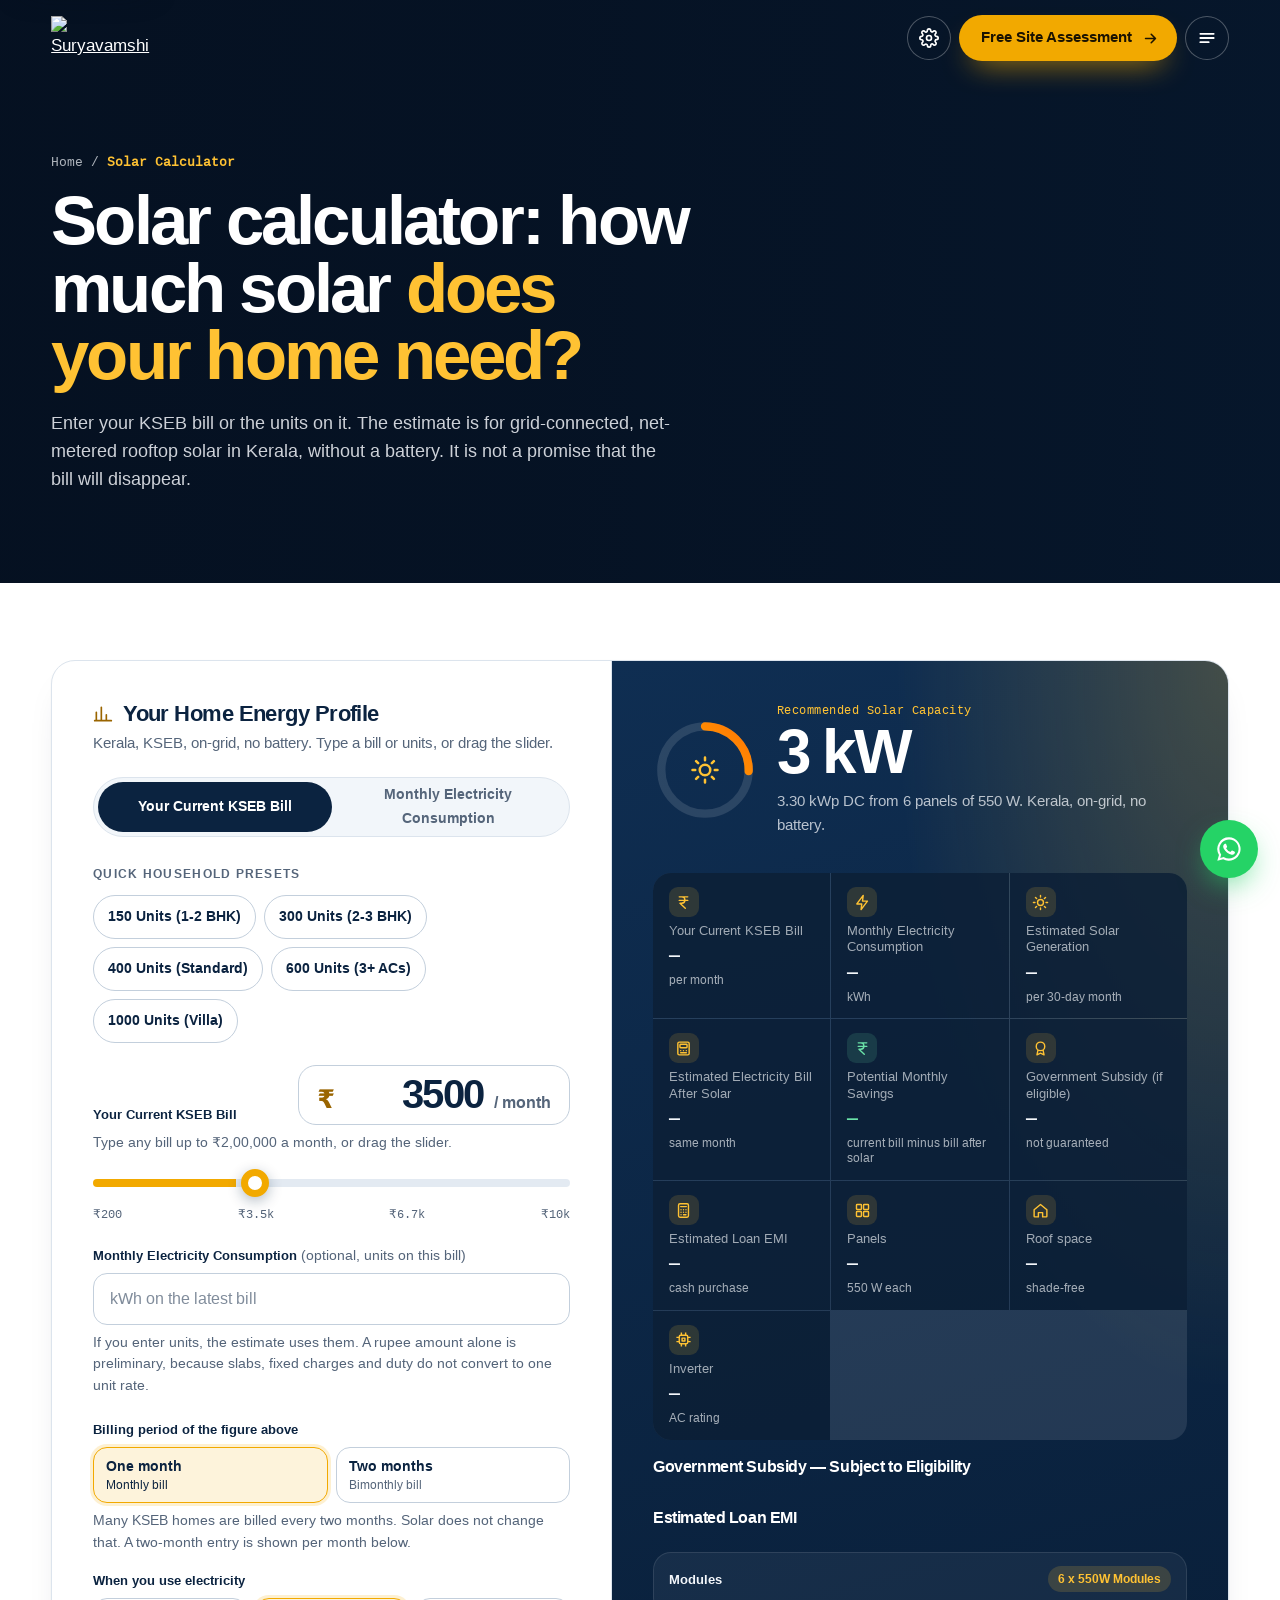
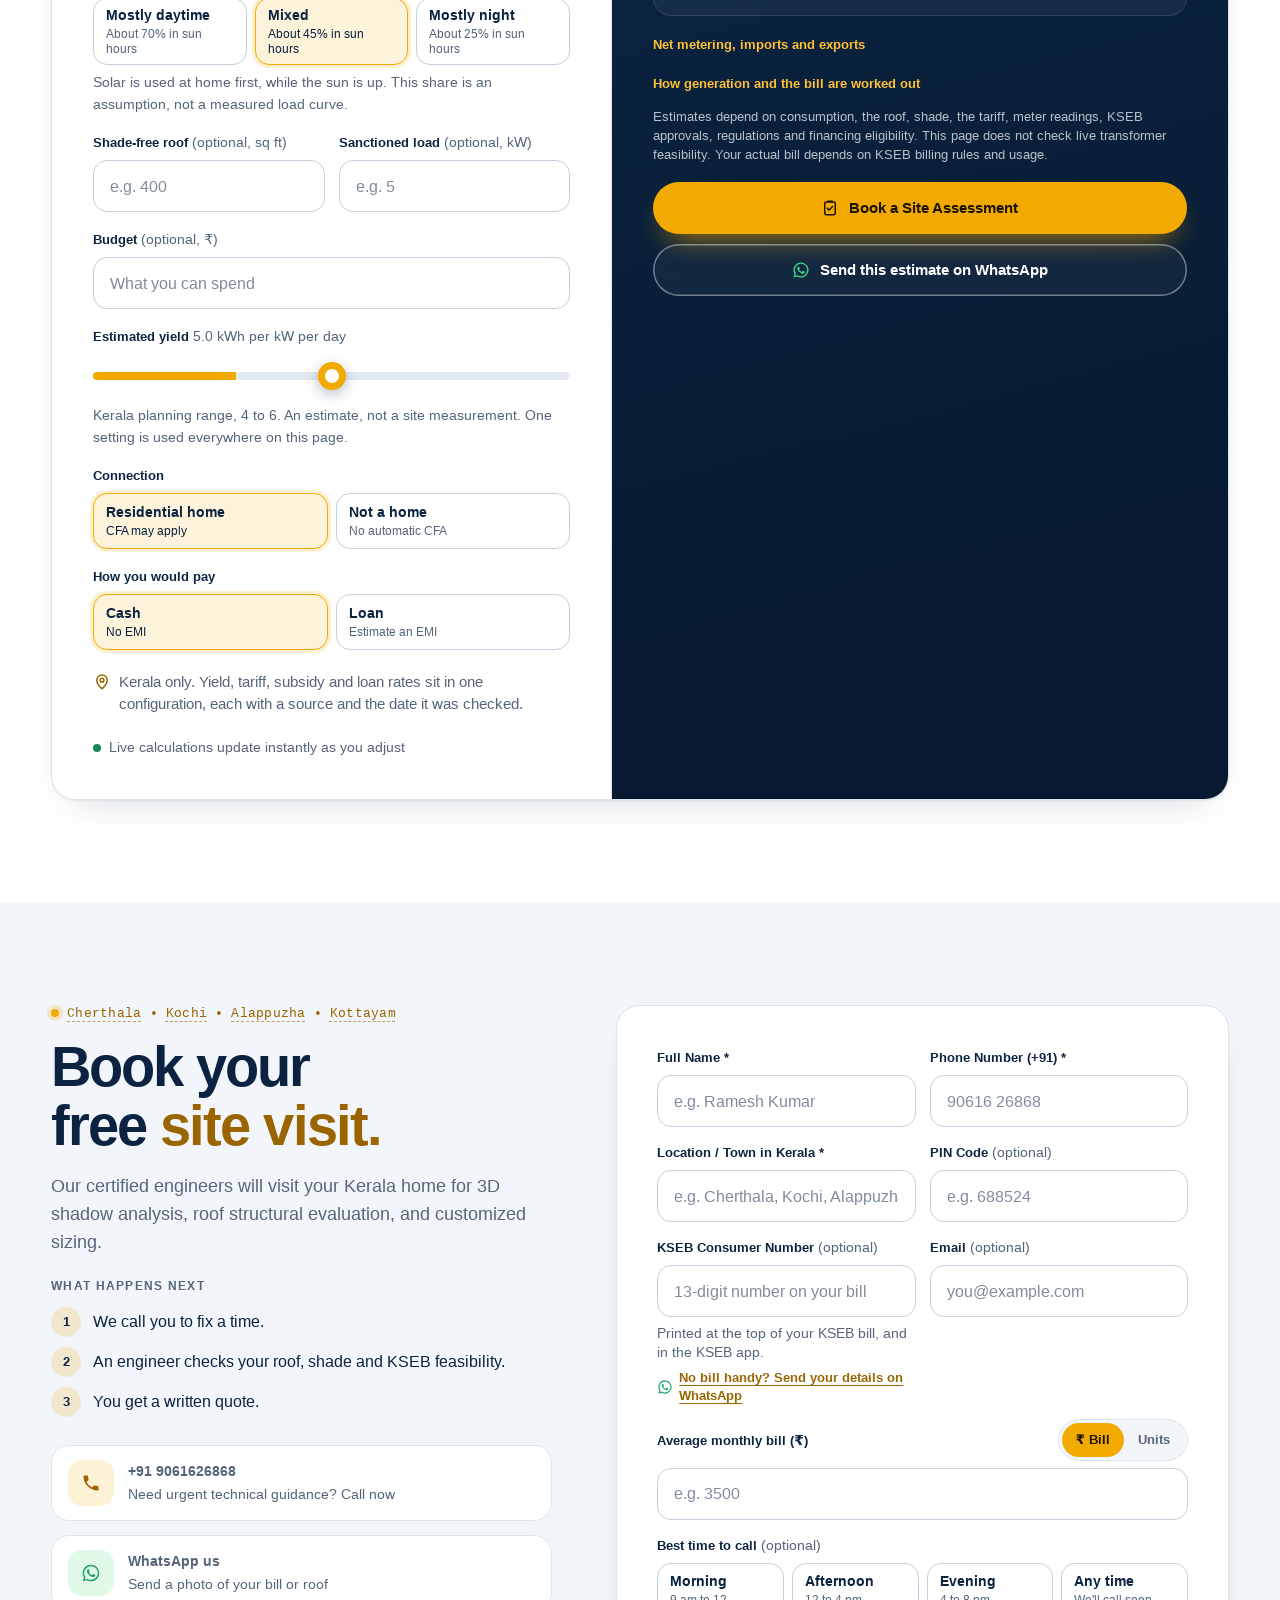
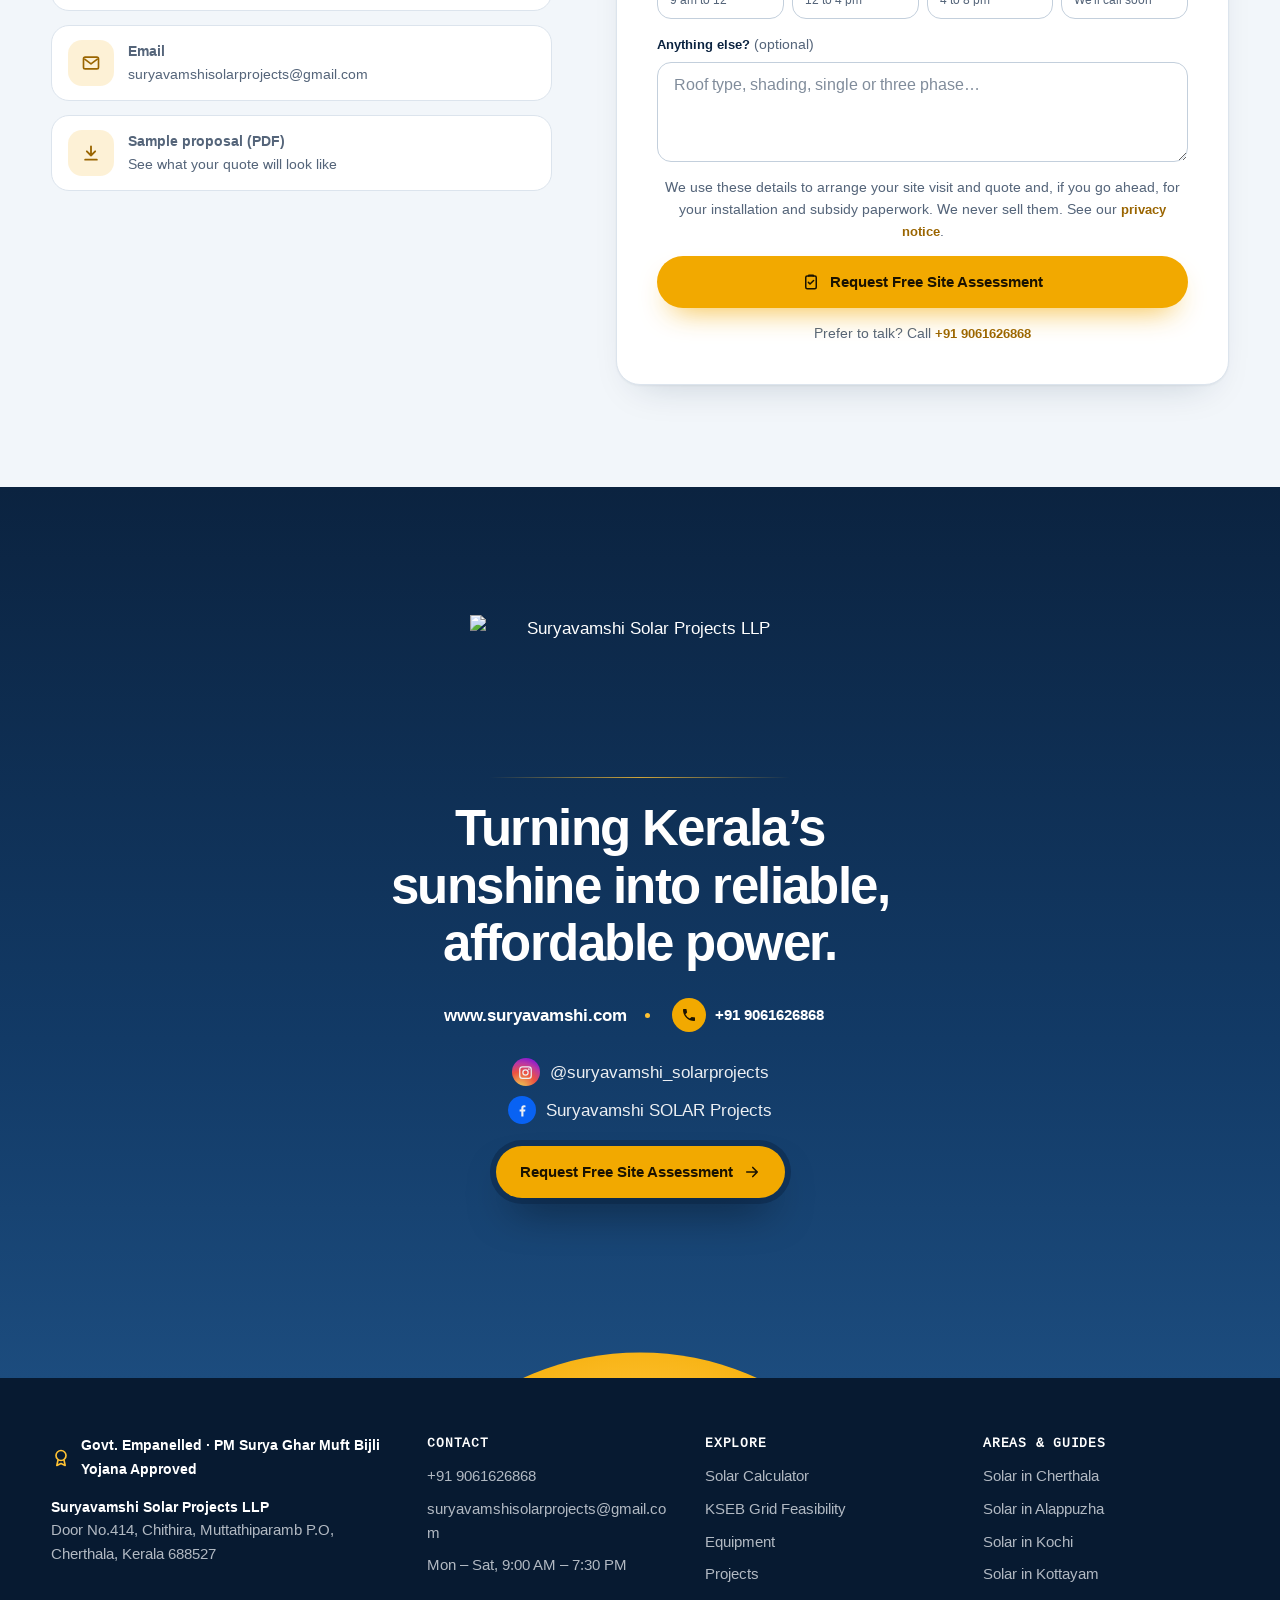
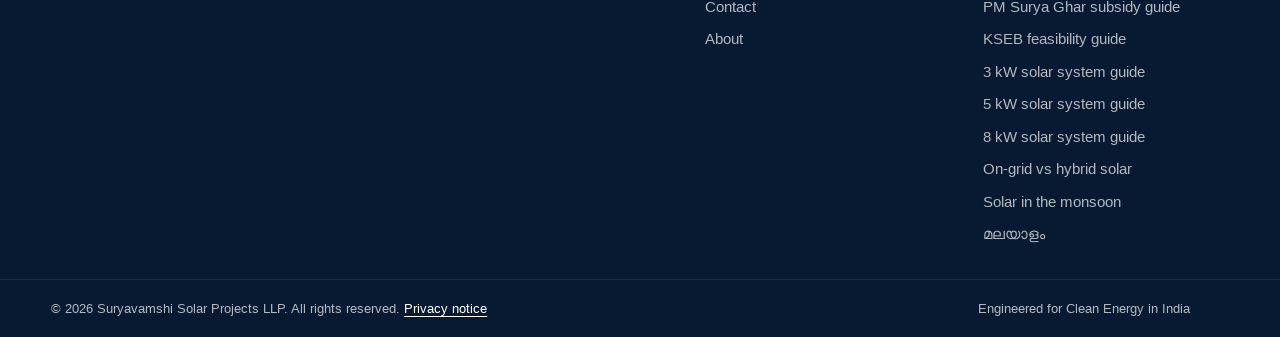
==== calculator.html @ 5be40217 "Correct the Kerala solar calculator for net metering, subsidy and EMI. Replace the flat-tariff, 90% " ====
<!DOCTYPE html>
<html lang="en">
<head>
  <meta charset="utf-8">
  <meta name="viewport" content="width=device-width, initial-scale=1.0, viewport-fit=cover">
  <title>Solar Calculator Kerala: Size from KSEB Bill | Suryavamshi</title>
  <meta name="description" content="Enter your KSEB bill or monthly units to see the solar system size, panels, roof space, subsidy and savings for your Kerala home. Works up to ₹2,00,000 a month.">
  <link rel="icon" href="favicon.ico" sizes="48x48">
  <link rel="icon" type="image/png" sizes="32x32" href="assets/icons/favicon-32.png">
  <link rel="icon" type="image/png" sizes="192x192" href="assets/icons/icon-192.png">
  <link rel="apple-touch-icon" href="assets/icons/apple-touch-icon.png">
  <meta name="theme-color" content="#FFFFFF">
  <link rel="canonical" href="https://suryavamshi.com/calculator.html">

  <!-- Open Graph / Social Sharing Meta -->
  <meta property="og:type" content="website">
  <meta property="og:site_name" content="Suryavamshi Solar Projects LLP">
  <meta property="og:locale" content="en_IN">
  <meta property="og:url" content="https://suryavamshi.com/calculator.html">
  <meta property="og:title" content="Solar Calculator Kerala: Size from KSEB Bill | Suryavamshi">
  <meta property="og:description" content="Enter your KSEB bill or monthly units to see the solar system size, panels, roof space, subsidy and savings for your Kerala home. Works up to ₹2,00,000 a month.">
  <meta property="og:image" content="https://suryavamshi.com/assets/images/og-share.jpg">

  <!-- Twitter Meta -->
  <meta name="twitter:card" content="summary_large_image">
  <meta name="twitter:url" content="https://suryavamshi.com/calculator.html">
  <meta name="twitter:title" content="Solar Calculator Kerala: Size from KSEB Bill | Suryavamshi">
  <meta name="twitter:description" content="Enter your KSEB bill or monthly units to see the solar system size, panels, roof space, subsidy and savings for your Kerala home. Works up to ₹2,00,000 a month.">
  <meta name="twitter:image" content="https://suryavamshi.com/assets/images/og-share.jpg">

  <!-- Fonts -->
  <link rel="preload" as="image" href="assets/images/hero.avif" type="image/avif" fetchpriority="high">
  <link rel="preload" as="font" type="font/woff2" href="assets/fonts/figtree-latin.woff2" crossorigin>

  <!-- Settings: apply saved theme, text size, animations and sun cursor choices before first paint -->
  <script>
    (function () {
      var d = document.documentElement;
      function get(k) { try { return localStorage.getItem(k); } catch (e) { return null; } }
      function mq(q) { return !!(window.matchMedia && matchMedia(q).matches); }
      var pref = get('sv-theme') || 'light';
      var dark = pref === 'dark' || (pref === 'system' && mq('(prefers-color-scheme: dark)'));
      d.setAttribute('data-sv-theme', dark ? 'dark' : 'light');
      d.setAttribute('data-sv-pref', pref);
      var text = get('sv-text');
      d.setAttribute('data-sv-text', text === 'large' || text === 'larger' ? text : 'normal');
      var motion = get('sv-motion');
      d.setAttribute('data-sv-motion', motion === 'on' || motion === 'off' ? motion : (mq('(prefers-reduced-motion: reduce)') ? 'off' : 'on'));
      d.setAttribute('data-sv-cursor', get('sv-sun-cursor') === 'off' ? 'off' : 'on');
    })();
  </script>

  <link rel="stylesheet" href="css/daylight.css?v=14.0">
  <link rel="stylesheet" href="css/sv-select.css?v=1.0">

  <script type="application/ld+json">
{
  "@context": "https://schema.org",
  "@graph": [
    {
      "@type": "WebApplication",
      "@id": "https://suryavamshi.com/calculator.html#app",
      "name": "Suryavamshi Solar Calculator for Kerala",
      "url": "https://suryavamshi.com/calculator.html",
      "applicationCategory": "UtilitiesApplication",
      "operatingSystem": "Any (web browser)",
      "description": "Sizes a rooftop solar system for a Kerala home from monthly KSEB units or bill, showing panels, roof space, inverter, subsidy and savings.",
      "offers": {
        "@type": "Offer",
        "price": "0",
        "priceCurrency": "INR"
      },
      "provider": {
        "@id": "https://suryavamshi.com/#organization"
      },
      "inLanguage": "en-IN"
    },
    {
      "@type": "BreadcrumbList",
      "itemListElement": [
        {
          "@type": "ListItem",
          "position": 1,
          "name": "Home",
          "item": "https://suryavamshi.com/"
        },
        {
          "@type": "ListItem",
          "position": 2,
          "name": "Solar Calculator",
          "item": "https://suryavamshi.com/calculator.html"
        }
      ]
    }
  ]
}
</script>
</head>
<body>

  <svg width="0" height="0" style="position:absolute" aria-hidden="true" focusable="false">
    <defs>
      <symbol id="i-phone" viewBox="0 0 24 24"><path fill="currentColor" d="M6.6 10.8a15.1 15.1 0 0 0 6.6 6.6l2.2-2.2a1 1 0 0 1 1-.25 11.4 11.4 0 0 0 3.6.57 1 1 0 0 1 1 1V20a1 1 0 0 1-1 1A17 17 0 0 1 3 4a1 1 0 0 1 1-1h3.5a1 1 0 0 1 1 1c0 1.25.2 2.45.57 3.57a1 1 0 0 1-.25 1z"/></symbol>
      <symbol id="i-ig" viewBox="0 0 24 24"><path fill="none" stroke="currentColor" stroke-width="2" d="M7 2.8h10A4.2 4.2 0 0 1 21.2 7v10a4.2 4.2 0 0 1-4.2 4.2H7A4.2 4.2 0 0 1 2.8 17V7A4.2 4.2 0 0 1 7 2.8z"/><circle cx="12" cy="12" r="4.2" fill="none" stroke="currentColor" stroke-width="2"/><circle cx="17.4" cy="6.6" r="1.3" fill="currentColor"/></symbol>
      <symbol id="i-fb" viewBox="0 0 24 24"><path fill="currentColor" d="M13.5 21.5v-8h2.7l.4-3.2h-3.1V8.3c0-.9.3-1.6 1.6-1.6h1.7V3.9a22 22 0 0 0-2.5-.13c-2.5 0-4.2 1.5-4.2 4.3v2.3H7.4v3.2h2.7v8z"/></symbol>
      <symbol id="i-wa" viewBox="0 0 24 24"><path fill="currentColor" d="M12 2a10 10 0 0 0-8.6 15.1L2 22l5-1.3A10 10 0 1 0 12 2zm0 18.2a8.2 8.2 0 0 1-4.2-1.15l-.3-.18-3 .78.8-2.9-.2-.3A8.2 8.2 0 1 1 12 20.2zm4.5-6.1c-.25-.12-1.46-.72-1.69-.8-.23-.08-.39-.12-.55.12-.17.25-.64.8-.78.97-.14.16-.29.18-.53.06a6.7 6.7 0 0 1-3.32-2.9c-.25-.43.25-.4.72-1.33.08-.16.04-.3-.02-.42-.06-.12-.55-1.33-.76-1.82-.2-.48-.4-.41-.55-.42h-.47a.9.9 0 0 0-.66.31 2.77 2.77 0 0 0-.86 2.06c0 1.21.88 2.38 1 2.55.13.16 1.74 2.66 4.22 3.73 1.57.68 2.18.74 2.97.62.48-.07 1.46-.6 1.67-1.18.2-.58.2-1.07.14-1.18-.06-.1-.22-.17-.47-.29z"/></symbol>
      <symbol id="i-arrow" viewBox="0 0 24 24"><path fill="none" stroke="currentColor" stroke-width="2.2" stroke-linecap="round" stroke-linejoin="round" d="M5 12h14M13 6l6 6-6 6"/></symbol><symbol id="i-down" viewBox="0 0 24 24"><path fill="none" stroke="currentColor" stroke-width="2.2" stroke-linecap="round" stroke-linejoin="round" d="M12 4v11M7 10l5 5 5-5M5 20h14"/></symbol>
      <symbol id="i-check" viewBox="0 0 24 24"><path fill="none" stroke="currentColor" stroke-width="2.4" stroke-linecap="round" stroke-linejoin="round" d="M4.5 12.5l5 5 10-11"/></symbol>
      <symbol id="i-checkc" viewBox="0 0 24 24"><circle cx="12" cy="12" r="10" fill="none" stroke="currentColor" stroke-width="2"/><path fill="none" stroke="currentColor" stroke-width="2.2" stroke-linecap="round" stroke-linejoin="round" d="m7.5 12.5 3 3 6-6.5"/></symbol>
      <symbol id="i-bolt" viewBox="0 0 24 24"><path fill="none" stroke="currentColor" stroke-width="2" stroke-linecap="round" stroke-linejoin="round" d="M13 2 4 14h7l-1 8 9-12h-7z"/></symbol>
      <symbol id="i-sun" viewBox="0 0 24 24"><g fill="none" stroke="currentColor" stroke-width="2" stroke-linecap="round"><circle cx="12" cy="12" r="4.2"/><path d="M12 2v2.2M12 19.8V22M2 12h2.2M19.8 12H22M4.9 4.9l1.6 1.6M17.5 17.5l1.6 1.6M4.9 19.1l1.6-1.6M17.5 6.5l1.6-1.6"/></g></symbol>
      <symbol id="i-panel" viewBox="0 0 24 24"><path fill="none" stroke="currentColor" stroke-width="2" stroke-linejoin="round" d="M4 5h16l-2 10H6zM9.3 5l-.8 10M14.7 5l.8 10M5 10h14M12 15v5M8 20h8"/></symbol>
      <symbol id="i-chip" viewBox="0 0 24 24"><g fill="none" stroke="currentColor" stroke-width="2" stroke-linejoin="round"><rect x="6" y="6" width="12" height="12" rx="2"/><path d="M9 2v4M15 2v4M9 18v4M15 18v4M2 9h4M2 15h4M18 9h4M18 15h4"/><path d="M10 10h4v4h-4z"/></g></symbol>
      <symbol id="i-shield" viewBox="0 0 24 24"><path fill="none" stroke="currentColor" stroke-width="2" stroke-linejoin="round" d="M12 3 4.5 6v6c0 4.4 3.2 8 7.5 9 4.3-1 7.5-4.6 7.5-9V6z"/><path fill="none" stroke="currentColor" stroke-width="2" stroke-linecap="round" stroke-linejoin="round" d="m8.8 12 2.2 2.2 4.3-4.4"/></symbol>
      <symbol id="i-meter" viewBox="0 0 24 24"><g fill="none" stroke="currentColor" stroke-width="2" stroke-linecap="round" stroke-linejoin="round"><rect x="4" y="3" width="16" height="18" rx="2"/><rect x="7" y="6" width="10" height="5" rx="1"/><path d="M8 15h.01M12 15h.01M16 15h.01M8 18h8"/></g></symbol>
      <symbol id="i-cable" viewBox="0 0 24 24"><path fill="none" stroke="currentColor" stroke-width="2" stroke-linecap="round" stroke-linejoin="round" d="M7 3v4M11 3v4M5 7h8v3a4 4 0 0 1-8 0zM9 14v2a5 5 0 0 0 5 5h1a4 4 0 0 0 4-4V8"/></symbol>
      <symbol id="i-ground" viewBox="0 0 24 24"><path fill="none" stroke="currentColor" stroke-width="2" stroke-linecap="round" d="M12 3v10M5 13h14M7.5 16.5h9M10 20h4"/></symbol>
      <symbol id="i-frame" viewBox="0 0 24 24"><path fill="none" stroke="currentColor" stroke-width="2" stroke-linecap="round" stroke-linejoin="round" d="M3 20 12 6l9 14M7 13.7h10M5 17h14M12 6V3"/></symbol>
      <symbol id="i-box" viewBox="0 0 24 24"><g fill="none" stroke="currentColor" stroke-width="2" stroke-linejoin="round"><rect x="4" y="3" width="16" height="18" rx="2"/><path d="M8 8h3v4H8zM13 8h3v4h-3zM8 16h8"/></g></symbol>
      <symbol id="i-tool" viewBox="0 0 24 24"><path fill="none" stroke="currentColor" stroke-width="2" stroke-linecap="round" stroke-linejoin="round" d="M14.7 6.3a4 4 0 0 0 5 5l-9.4 9.4a2.1 2.1 0 0 1-3-3zM14.7 6.3 17 4l3 3-2.3 2.3"/></symbol>
      <symbol id="i-calc" viewBox="0 0 24 24"><g fill="none" stroke="currentColor" stroke-width="2" stroke-linecap="round"><rect x="5" y="2.5" width="14" height="19" rx="2"/><path d="M8 6.5h8M8.5 11h.01M12 11h.01M15.5 11h.01M8.5 14.5h.01M12 14.5h.01M15.5 14.5h.01M8.5 18h.01M12 18h3.5"/></g></symbol>
      <symbol id="i-home" viewBox="0 0 24 24"><path fill="none" stroke="currentColor" stroke-width="2" stroke-linejoin="round" d="M3 11 12 3.5 21 11v9a1 1 0 0 1-1 1h-5v-6H9v6H4a1 1 0 0 1-1-1z"/></symbol>
      <symbol id="i-clip" viewBox="0 0 24 24"><g fill="none" stroke="currentColor" stroke-width="2" stroke-linecap="round" stroke-linejoin="round"><rect x="5" y="4" width="14" height="17" rx="2"/><path d="M9 4V3h6v1M8.5 12.5l2.2 2.2 4.8-4.7"/></g></symbol>
      <symbol id="i-pin" viewBox="0 0 24 24"><g fill="none" stroke="currentColor" stroke-width="2"><path d="M12 21s-7-6.2-7-11.5a7 7 0 0 1 14 0C19 14.8 12 21 12 21z"/><circle cx="12" cy="9.5" r="2.5"/></g></symbol>
      <symbol id="i-mail" viewBox="0 0 24 24"><g fill="none" stroke="currentColor" stroke-width="2" stroke-linejoin="round"><rect x="3" y="5" width="18" height="14" rx="2"/><path d="m4 7 8 6 8-6"/></g></symbol>
      <symbol id="i-clock" viewBox="0 0 24 24"><g fill="none" stroke="currentColor" stroke-width="2" stroke-linecap="round"><circle cx="12" cy="12" r="9"/><path d="M12 7v5l3 2"/></g></symbol>
      <symbol id="i-grid" viewBox="0 0 24 24"><g fill="none" stroke="currentColor" stroke-width="2"><rect x="3.5" y="3.5" width="7" height="7" rx="1"/><rect x="13.5" y="3.5" width="7" height="7" rx="1"/><rect x="3.5" y="13.5" width="7" height="7" rx="1"/><rect x="13.5" y="13.5" width="7" height="7" rx="1"/></g></symbol>
      <symbol id="i-chart" viewBox="0 0 24 24"><path fill="none" stroke="currentColor" stroke-width="2" stroke-linecap="round" stroke-linejoin="round" d="M4 20V10M10 20V4M16 20v-7M22 20H2"/></symbol>
      <symbol id="i-rupee" viewBox="0 0 24 24"><path fill="none" stroke="currentColor" stroke-width="2" stroke-linecap="round" stroke-linejoin="round" d="M6 4h12M6 9h12M14.5 20 7 13h2.5a4.5 4.5 0 0 0 0-9"/></symbol>
      <symbol id="i-leaf" viewBox="0 0 24 24"><path fill="none" stroke="currentColor" stroke-width="2" stroke-linecap="round" stroke-linejoin="round" d="M5 19c0-9 6-14 15-14 0 9-5 15-14 15M5 19l7-7"/></symbol>
      <symbol id="i-team" viewBox="0 0 24 24"><g fill="none" stroke="currentColor" stroke-width="2" stroke-linecap="round"><circle cx="9" cy="8" r="3.5"/><path d="M2.5 20a6.5 6.5 0 0 1 13 0M16 4.6a3.5 3.5 0 0 1 0 6.8M18 14a6.5 6.5 0 0 1 3.5 6"/></g></symbol>
      <symbol id="i-award" viewBox="0 0 24 24"><g fill="none" stroke="currentColor" stroke-width="2" stroke-linejoin="round"><circle cx="12" cy="9" r="6"/><path d="m8.5 14-1.5 7 5-2.5 5 2.5-1.5-7"/></g></symbol>
      <symbol id="i-ext" viewBox="0 0 24 24"><path fill="none" stroke="currentColor" stroke-width="2" stroke-linecap="round" stroke-linejoin="round" d="M14 4h6v6M20 4l-9 9M18 14v5a1 1 0 0 1-1 1H5a1 1 0 0 1-1-1V7a1 1 0 0 1 1-1h5"/></symbol>
      <symbol id="i-chev" viewBox="0 0 24 24"><path fill="none" stroke="currentColor" stroke-width="2.2" stroke-linecap="round" stroke-linejoin="round" d="m6 9 6 6 6-6"/></symbol>
      <symbol id="i-menu" viewBox="0 0 24 24"><path fill="none" stroke="currentColor" stroke-width="2.2" stroke-linecap="round" d="M4 7h16M4 12h16M4 17h10"/></symbol>
      <symbol id="i-x" viewBox="0 0 24 24"><path fill="none" stroke="currentColor" stroke-width="2.2" stroke-linecap="round" d="M6 6l12 12M18 6 6 18"/></symbol>
      <symbol id="i-gear" viewBox="0 0 24 24"><g fill="none" stroke="currentColor" stroke-width="2" stroke-linecap="round" stroke-linejoin="round"><circle cx="12" cy="12" r="3"/><path d="M19.4 15a1.7 1.7 0 0 0 .3 1.8l.1.1a2 2 0 1 1-2.8 2.8l-.1-.1a1.7 1.7 0 0 0-1.8-.3 1.7 1.7 0 0 0-1 1.5V21a2 2 0 1 1-4 0v-.1a1.7 1.7 0 0 0-1.1-1.5 1.7 1.7 0 0 0-1.8.3l-.1.1a2 2 0 1 1-2.8-2.8l.1-.1a1.7 1.7 0 0 0 .3-1.8 1.7 1.7 0 0 0-1.5-1H3a2 2 0 1 1 0-4h.1a1.7 1.7 0 0 0 1.5-1.1 1.7 1.7 0 0 0-.3-1.8l-.1-.1a2 2 0 1 1 2.8-2.8l.1.1a1.7 1.7 0 0 0 1.8.3H9a1.7 1.7 0 0 0 1-1.5V3a2 2 0 1 1 4 0v.1a1.7 1.7 0 0 0 1 1.5 1.7 1.7 0 0 0 1.8-.3l.1-.1a2 2 0 1 1 2.8 2.8l-.1.1a1.7 1.7 0 0 0-.3 1.8V9a1.7 1.7 0 0 0 1.5 1H21a2 2 0 1 1 0 4h-.1a1.7 1.7 0 0 0-1.5 1z"/></g></symbol>
    </defs>
  </svg>

  <div class="scroll-progress" aria-hidden="true"></div>

  <!-- HEADER -->
  <header class="header-nav on-hero">
    <div class="wrap header-inner">
      <a href="./" class="brand" aria-label="Suryavamshi Solar Projects LLP, home">
        <img class="logo-on-dark" src="assets/images/suryavamshi-logo-reversed-320.png" alt="Suryavamshi Solar Projects LLP" width="320" height="132">
        <img class="logo-on-light" src="assets/images/suryavamshi-logo-light-320.png" alt="Suryavamshi Solar Projects LLP" width="320" height="132">
      </a>
      <nav class="nav-main" aria-label="Main">
        <a href="./" class="nav-item-link">Home</a>
        <a href="calculator.html" class="nav-item-link current" aria-current="page">Solar Calculator</a>
        <a href="equipment.html" class="nav-item-link">Equipment</a>
        <a href="./#kseb-section" class="nav-item-link">KSEB Feasibility</a>
        <a href="projects.html" class="nav-item-link">Projects</a>
        <a href="contact.html" class="nav-item-link">Contact</a>
      </nav>
      <div class="header-actions">
        <button class="icon-btn" id="settingsBtn" type="button" aria-label="Settings" aria-haspopup="dialog"><svg class="ic"><use href="#i-gear"/></svg></button>
        <a class="btn btn-sun header-cta" href="contact.html"><span>Free Site Assessment</span><svg class="ic"><use href="#i-arrow"/></svg></a>
        <button class="icon-btn mobile-nav-toggle" type="button" aria-label="Open menu"><svg class="ic"><use href="#i-menu"/></svg></button>
      </div>
    </div>
  </header>

  <!-- MOBILE DRAWER -->
  <div class="mobile-nav-backdrop"></div>
  <aside class="mobile-nav-drawer" aria-label="Menu">
    <div class="drawer-head">
      <img class="logo-on-dark" src="assets/images/suryavamshi-logo-reversed-320.png" alt="Suryavamshi Solar Projects LLP" width="320" height="132">
      <img class="logo-on-light" src="assets/images/suryavamshi-logo-light-320.png" alt="Suryavamshi Solar Projects LLP" width="320" height="132">
      <button class="icon-btn" type="button" id="drawerClose" aria-label="Close menu"><svg class="ic"><use href="#i-x"/></svg></button>
    </div>
    <div class="drawer-badge"><svg class="ic" style="color:var(--accent-ink)"><use href="#i-rupee"/></svg><div><strong>Up to ₹78,000 subsidy</strong>PM Surya Ghar paperwork handled for you</div></div>
    <nav class="drawer-links">
      <a class="mobile-nav-link" href="./"><svg class="ic"><use href="#i-home"/></svg>Home</a>
      <a class="mobile-nav-link" href="calculator.html"><svg class="ic"><use href="#i-calc"/></svg>Solar Calculator</a>
      <a class="mobile-nav-link" href="pm-surya-ghar-subsidy-kerala.html"><svg class="ic"><use href="#i-rupee"/></svg>PM Surya Ghar Subsidy</a>
      <a class="mobile-nav-link" href="./#kseb-section"><svg class="ic"><use href="#i-bolt"/></svg>Check KSEB Feasibility</a>
      <a class="mobile-nav-link" href="equipment.html"><svg class="ic"><use href="#i-chip"/></svg>Equipment Specs</a>
      <a class="mobile-nav-link" href="projects.html"><svg class="ic"><use href="#i-grid"/></svg>Projects</a>
      <a class="mobile-nav-link" href="./#why-section"><svg class="ic"><use href="#i-team"/></svg>About Us</a>
      <button class="mobile-nav-link" type="button" data-open-settings style="border:0;background:none;color:inherit;font:inherit;font-weight:600;cursor:pointer;text-align:left"><svg class="ic"><use href="#i-gear"/></svg>Settings &amp; theme</button>
    </nav>
    <div class="drawer-foot">
      <a class="btn btn-sun btn-block mobile-nav-link" href="contact.html" style="color:#fff;justify-content:center">Free Site Assessment</a>
      <a class="btn btn-line btn-block" href="tel:+919061626868"><svg class="ic"><use href="#i-phone"/></svg>+91 9061626868</a>
      <div class="drawer-socials">
        <a class="soc wa" href="https://wa.me/919061626868" target="_blank" rel="noopener" aria-label="WhatsApp"><svg class="ic"><use href="#i-wa"/></svg></a>
        <a class="soc ig" href="https://www.instagram.com/suryavamshi_solarprojects" target="_blank" rel="noopener" aria-label="Instagram"><svg class="ic"><use href="#i-ig"/></svg></a>
        <a class="soc fb" href="https://www.facebook.com/share/1YduBSschB/" target="_blank" rel="noopener" aria-label="Facebook"><svg class="ic"><use href="#i-fb"/></svg></a>
      </div>
    </div>
  </aside>

  <main>
    <!-- PAGE HERO -->
    <section class="page-hero">
      <div class="hero-sun" aria-hidden="true"></div>
      <div class="wrap">
        <nav class="crumbs" aria-label="Breadcrumb"><a href="./">Home</a><span aria-hidden="true">/</span><span aria-current="page">Solar Calculator</span></nav>
        <h1 data-reveal>Solar calculator: how much solar <span class="sun">does your home need?</span></h1>
        <p class="lede" data-reveal style="--d:1">Enter your KSEB bill or the units on it. The estimate is for grid-connected, net-metered rooftop solar in Kerala, without a battery. It is not a promise that the bill will disappear.</p>
      </div>
    </section>

    <!-- SOLAR CALCULATOR -->
    <section class="section first" id="solar-calculator-section">
      <div class="wrap">

        <div class="card calc" id="calc-card" data-reveal="zoom">
          <div class="calc-in">
            <div>
              <h2><svg class="ic" aria-hidden="true"><use href="#i-chart"/></svg>Your Home Energy Profile</h2>
              <p class="muted" style="margin-top:6px">Kerala, KSEB, on-grid, no battery. Type a bill or units, or drag the slider.</p>
            </div>

            <div class="seg bill" id="calcModeSeg" role="radiogroup" aria-label="Enter your monthly">
              <button type="button" class="calc-tab-btn active" id="tabBillMode" role="radio" aria-checked="true">Your Current KSEB Bill</button>
              <button type="button" class="calc-tab-btn" id="tabUnitsMode" role="radio" aria-checked="false" tabindex="-1">Monthly Electricity Consumption</button>
            </div>

            <div>
              <span class="label-sm" id="calcPresetsLabel">Quick household presets</span>
              <div class="presets" role="group" aria-labelledby="calcPresetsLabel">
                <button type="button" class="preset-pill" data-units="150" aria-pressed="false">150 Units (1-2 BHK)</button>
                <button type="button" class="preset-pill" data-units="300" aria-pressed="false">300 Units (2-3 BHK)</button>
                <button type="button" class="preset-pill" data-units="400" aria-pressed="false">400 Units (Standard)</button>
                <button type="button" class="preset-pill" data-units="600" aria-pressed="false">600 Units (3+ ACs)</button>
                <button type="button" class="preset-pill" data-units="1000" aria-pressed="false">1000 Units (Villa)</button>
              </div>
            </div>

            <div class="field">
              <div class="value-row">
                <label for="calcUnitsInput" class="calc-field-label">Your Current KSEB Bill</label>
                <div class="big-input">
                  <span class="cur" id="calcCurrency">₹</span>
                  <input type="number" id="calcUnitsInput" value="3500" min="0" step="1" inputmode="numeric" aria-describedby="calcInputHint">
                  <span class="unit-tag" id="calcUnitLabel">/ month</span>
                </div>
              </div>
              <div class="input-hint" id="calcInputHint">Type any bill up to ₹2,00,000 a month, or drag the slider.</div>
              <input type="range" id="calcUnitsSlider" class="calc-range-slider" min="0" max="1000" value="330" step="1" aria-label="Your current KSEB bill">
              <div class="ticks" id="calcTicks" aria-hidden="true"><span>₹200</span><span>₹3.5k</span><span>₹6.7k</span><span>₹10k</span></div>
            </div>

            <div class="field" id="calcUnitsOptionalWrap">
              <label for="calcUnitsOptional">Monthly Electricity Consumption <span class="opt">(optional, units on this bill)</span></label>
              <input type="number" id="calcUnitsOptional" min="0" step="1" inputmode="numeric" placeholder="kWh on the latest bill">
              <p class="input-hint">If you enter units, the estimate uses them. A rupee amount alone is preliminary, because slabs, fixed charges and duty do not convert to one unit rate.</p>
            </div>

            <div class="calc-options">
              <div class="field">
                <span class="lbl" id="calcPeriodLabel">Billing period of the figure above</span>
                <div class="choice-chips two" role="radiogroup" aria-labelledby="calcPeriodLabel">
                  <label class="time-chip"><input type="radio" name="calc-period" value="1" checked><span>One month<small>Monthly bill</small></span></label>
                  <label class="time-chip"><input type="radio" name="calc-period" value="2"><span>Two months<small>Bimonthly bill</small></span></label>
                </div>
                <p class="input-hint">Many KSEB homes are billed every two months. Solar does not change that. A two-month entry is shown per month below.</p>
              </div>
              <div class="field">
                <span class="lbl" id="calcUseLabel">When you use electricity</span>
                <div class="choice-chips" role="radiogroup" aria-labelledby="calcUseLabel">
                  <label class="time-chip"><input type="radio" name="calc-use" value="day"><span>Mostly daytime<small>About 70% in sun hours</small></span></label>
                  <label class="time-chip"><input type="radio" name="calc-use" value="mixed" checked><span>Mixed<small>About 45% in sun hours</small></span></label>
                  <label class="time-chip"><input type="radio" name="calc-use" value="night"><span>Mostly night<small>About 25% in sun hours</small></span></label>
                </div>
                <p class="input-hint">Solar is used at home first, while the sun is up. This share is an assumption, not a measured load curve.</p>
              </div>
              <div class="grid-2">
                <div class="field"><label for="calcRoof">Shade-free roof <span class="opt">(optional, sq ft)</span></label><input type="number" id="calcRoof" min="0" step="1" inputmode="numeric" placeholder="e.g. 400"></div>
                <div class="field"><label for="calcLoad">Sanctioned load <span class="opt">(optional, kW)</span></label><input type="number" id="calcLoad" min="0" step="0.1" inputmode="decimal" placeholder="e.g. 5"></div>
              </div>
              <div class="field"><label for="calcBudget">Budget <span class="opt">(optional, ₹)</span></label><input type="number" id="calcBudget" min="0" step="1000" inputmode="numeric" placeholder="What you can spend"></div>
              <div class="field">
                <label for="calcYield">Estimated yield <span class="opt" id="calcYieldVal">5.0 kWh per kW per day</span></label>
                <input type="range" id="calcYield" class="calc-range-slider" min="4" max="6" step="0.1" value="5" aria-valuemin="4" aria-valuemax="6" aria-valuenow="5">
                <p class="input-hint">Kerala planning range, 4 to 6. An estimate, not a site measurement. One setting is used everywhere on this page.</p>
              </div>
              <div class="field">
                <span class="lbl" id="calcConnLabel">Connection</span>
                <div class="choice-chips two" role="radiogroup" aria-labelledby="calcConnLabel">
                  <label class="time-chip"><input type="radio" name="calc-connection" value="home" checked><span>Residential home<small>CFA may apply</small></span></label>
                  <label class="time-chip"><input type="radio" name="calc-connection" value="other"><span>Not a home<small>No automatic CFA</small></span></label>
                </div>
              </div>
              <div class="field">
                <span class="lbl" id="calcPayLabel">How you would pay</span>
                <div class="choice-chips two" role="radiogroup" aria-labelledby="calcPayLabel">
                  <label class="time-chip"><input type="radio" name="calc-pay" value="cash" checked><span>Cash<small>No EMI</small></span></label>
                  <label class="time-chip"><input type="radio" name="calc-pay" value="loan"><span>Loan<small>Estimate an EMI</small></span></label>
                </div>
              </div>
              <div class="loan-box" id="calcLoanBox" hidden>
                <div class="field">
                  <label for="calcScheme">Lender</label>
                  <select id="calcScheme">
                    <option value="sbi">SBI Surya Ghar</option>
                    <option value="central">Central Bank of India</option>
                    <option value="custom">Enter my own rate</option>
                  </select>
                </div>
                <div class="grid-2">
                  <div class="field"><label for="calcProjectCost">Project cost (₹)</label><input type="number" id="calcProjectCost" min="0" step="1000" inputmode="numeric"></div>
                  <div class="field"><label for="calcSubsidyInput">Expected subsidy (₹)</label><input type="number" id="calcSubsidyInput" min="0" step="1000" inputmode="numeric"></div>
                </div>
                <div class="grid-2">
                  <div class="field"><label for="calcDown">Down payment / margin (₹)</label><input type="number" id="calcDown" min="0" step="1000" inputmode="numeric"></div>
                  <div class="field"><label for="calcRate">Annual interest (%)</label><input type="number" id="calcRate" min="0" step="0.05" inputmode="decimal"></div>
                </div>
                <div class="grid-2">
                  <div class="field">
                    <label for="calcTenure">Tenure</label>
                    <div class="tenure-row">
                      <input type="number" id="calcTenure" min="1" step="1" inputmode="numeric" value="10">
                      <select id="calcTenureUnit" aria-label="Tenure unit"><option value="years" selected>years</option><option value="months">months</option></select>
                    </div>
                  </div>
                  <div class="field"><label for="calcMoratorium">Moratorium <span class="opt">(months, optional)</span></label><input type="number" id="calcMoratorium" min="0" step="1" inputmode="numeric"></div>
                </div>
                <p class="input-hint" id="calcLoanNote"></p>
              </div>
            </div>

            <p class="calc-region-note"><svg class="ic" aria-hidden="true"><use href="#i-pin"/></svg>Kerala only. Yield, tariff, subsidy and loan rates sit in one configuration, each with a source and the date it was checked.</p>

            <span class="live"><i></i>Live calculations update instantly as you adjust</span>
          </div>

          <div class="calc-out" id="calc-result">
            <p class="sr-only" id="calcSummary" aria-live="polite"></p>
            <div class="result-hero">
              <div class="gauge">
                <svg viewBox="0 0 100 100" aria-hidden="true">
                  <defs><linearGradient id="solarGradientGauge" x1="0%" y1="0%" x2="100%" y2="100%"><stop offset="0%" stop-color="#FFC501"/><stop offset="100%" stop-color="#FF7403"/></linearGradient></defs>
                  <circle class="bgc" cx="50" cy="50" r="42" fill="none" stroke-width="8"/>
                  <circle id="resultGaugeFill" cx="50" cy="50" r="42" fill="none" stroke="url(#solarGradientGauge)" stroke-width="8" stroke-linecap="round" stroke-dasharray="264" style="stroke-dashoffset:197"/>
                </svg>
                <div class="sunic"><svg class="ic" aria-hidden="true"><use href="#i-sun"/></svg></div>
              </div>
              <div>
                <h2 class="result-tag">Recommended Solar Capacity</h2>
                <div class="result-kw" id="resultHeroKw">3 kW</div>
                <p class="result-sub" id="resultHeroSub">3.30 kWp DC from 6 panels of 550 W. Kerala, on-grid, no battery.</p>
              </div>
            </div>

            <p class="calc-note" id="resultLead"></p>

            <div class="metrics">
              <div class="metric"><span class="mi" aria-hidden="true"><svg class="ic"><use href="#i-rupee"/></svg></span><span class="ml">Your Current KSEB Bill</span><span class="mv" id="resultCurrentBill">—</span><span class="ms" id="resultCurrentBillNote">per month</span></div>
              <div class="metric"><span class="mi" aria-hidden="true"><svg class="ic"><use href="#i-bolt"/></svg></span><span class="ml">Monthly Electricity Consumption</span><span class="mv" id="resultMonthlyUnits">—</span><span class="ms" id="resultMonthlyUnitsNote">kWh</span></div>
              <div class="metric"><span class="mi" aria-hidden="true"><svg class="ic"><use href="#i-sun"/></svg></span><span class="ml">Estimated Solar Generation</span><span class="mv" id="resultGenMonthly">—</span><span class="ms" id="resultGenNote">per 30-day month</span></div>
              <div class="metric"><span class="mi" aria-hidden="true"><svg class="ic"><use href="#i-meter"/></svg></span><span class="ml">Estimated Electricity Bill After Solar</span><span class="mv" id="resultBillAfter">—</span><span class="ms" id="resultBillAfterNote">same month</span></div>
              <div class="metric good"><span class="mi" aria-hidden="true"><svg class="ic"><use href="#i-rupee"/></svg></span><span class="ml">Potential Monthly Savings</span><span class="mv" id="resultSavings">—</span><span class="ms" id="resultSavingsNote">current bill minus bill after solar</span></div>
              <div class="metric"><span class="mi" aria-hidden="true"><svg class="ic"><use href="#i-award"/></svg></span><span class="ml">Government Subsidy (if eligible)</span><span class="mv" id="resultSubsidy">—</span><span class="ms" id="resultSubsidyNote">not guaranteed</span></div>
              <div class="metric"><span class="mi" aria-hidden="true"><svg class="ic"><use href="#i-calc"/></svg></span><span class="ml">Estimated Loan EMI</span><span class="mv" id="resultEmi">—</span><span class="ms" id="resultEmiNote">cash purchase</span></div>
              <div class="metric"><span class="mi" aria-hidden="true"><svg class="ic"><use href="#i-grid"/></svg></span><span class="ml">Panels</span><span class="mv" id="resultPanelCount">—</span><span class="ms">550 W each</span></div>
              <div class="metric"><span class="mi" aria-hidden="true"><svg class="ic"><use href="#i-home"/></svg></span><span class="ml">Roof space</span><span class="mv" id="resultRoofSpace">—</span><span class="ms" id="resultRoofNote">shade-free</span></div>
              <div class="metric"><span class="mi" aria-hidden="true"><svg class="ic"><use href="#i-chip"/></svg></span><span class="ml">Inverter</span><span class="mv" id="resultInverterCap">—</span><span class="ms" id="resultInverterNote">AC rating</span></div>
            </div>

            <div class="subsidy-block" id="resultSubsidySection">
              <h3>Government Subsidy — Subject to Eligibility</h3>
              <p id="resultSubsidyCopy"></p>
              <p id="resultCostCopy"></p>
            </div>
            <div class="subsidy-block" id="resultLoanSection">
              <h3>Estimated Loan EMI</h3>
              <p id="resultLoanCopy"></p>
            </div>

            <div class="modules">
              <div class="row"><span>Modules</span><span class="tagp" id="resultPanelCountTag">6 x 550W Modules</span></div>
              <div class="solar-panel-icons-grid" id="resultPanelGrid" aria-hidden="true"></div>
            </div>

            <details class="formula" id="calcNetDetails">
              <summary>Net metering, imports and exports</summary>
              <p id="resultFlowIntro"></p>
              <dl>
                <dt>Self-consumption</dt><dd id="flowSelf">—</dd>
                <dt>Export</dt><dd id="flowExport">—</dd>
                <dt>Import</dt><dd id="flowImport">—</dd>
                <dt>Estimated net energy balance</dt><dd id="flowBalance">—</dd>
                <dt>Energy charge on billed units</dt><dd id="flowEnergy">—</dd>
                <dt>Fixed charge</dt><dd id="flowFixed">—</dd>
                <dt>Feed-in credit against fixed charges</dt><dd id="flowFit">—</dd>
              </dl>
              <div class="illust">
                <h3>Illustrative 60% scenario</h3>
                <p>Suryavamshi sometimes describes a case where using up to 60% of production lines up with a very low bill. These four rows are that illustration. They are not the estimate above.</p>
                <ul id="flowSixty"></ul>
              </div>
            </details>

            <details class="formula">
              <summary>How generation and the bill are worked out</summary>
              <dl>
                <dt>Daily generation</dt><dd id="formulaDaily">—</dd>
                <dt>Yield used</dt><dd id="formulaYield">—</dd>
                <dt>30-day month</dt><dd id="formulaMonth">—</dd>
                <dt>Annual, sum of months</dt><dd id="formulaAnnual">—</dd>
                <dt>DC capacity</dt><dd id="formulaResult">—</dd>
                <dt>CO₂ avoided</dt><dd id="formulaCo2">—</dd>
              </dl>
              <p id="formulaNotes"></p>
            </details>

            <p class="calc-note" id="calcDisclaimer">Estimates depend on consumption, the roof, shade, the tariff, meter readings, KSEB approvals, regulations and financing eligibility. This page does not check live transformer feasibility. Your actual bill depends on KSEB billing rules and usage.</p>

            <div class="calc-actions">
              <a href="contact.html" class="btn btn-sun btn-block" id="calcAssessmentBtn"><svg class="ic" aria-hidden="true"><use href="#i-clip"/></svg>Book a Site Assessment</a>
              <a href="https://wa.me/919061626868" class="btn btn-line btn-block calc-wa" id="calcWhatsAppBtn" target="_blank" rel="noopener"><svg class="ic" aria-hidden="true"><use href="#i-wa"/></svg>Send this estimate on WhatsApp</a>
            </div>
          </div>
        </div>
      </div>
    </section>

    <!-- CONTACT & SITE ASSESSMENT -->
    <section class="section alt" id="site-assessment-form">
      <div class="wrap contact-grid calc-book">
        <div class="section-head cb-head" data-reveal="left">
          <span class="eyebrow town-links"><a href="solar-panel-installation-cherthala.html">Cherthala</a> • <a href="solar-panel-installation-kochi.html">Kochi</a> • <a href="solar-panel-installation-alappuzha.html">Alappuzha</a> • <a href="solar-panel-installation-kottayam.html">Kottayam</a></span>
          <h2>Book your free <span class="serif">site visit.</span></h2>
          <p>Our certified engineers will visit your Kerala home for 3D shadow analysis, roof structural evaluation, and customized sizing.</p>
          <div class="next-wrap">
            <span class="label-sm" id="calcNextLabel">What happens next</span>
            <ol class="next-steps" role="list" aria-labelledby="calcNextLabel">
              <li>We call you to fix a time.</li>
              <li>An engineer checks your roof, shade and KSEB feasibility.</li>
              <li>You get a written quote.</li>
            </ol>
          </div>
        </div>

        <div class="card form-card" data-reveal="right" data-clarity-mask="true">
          <form id="assessment-form" novalidate onsubmit="if(window.handleAssessmentSubmit){window.handleAssessmentSubmit(event);return false;}">
            <p class="est-chip" id="form-estimate" hidden><svg class="ic" aria-hidden="true"><use href="#i-sun"/></svg><span class="est-text"></span></p>
            <div class="grid-2">
              <div class="field"><label for="client-name">Full Name *</label><input id="client-name" data-sv-clarity="hidden" placeholder="e.g. Ramesh Kumar" required type="text" autocomplete="name"></div>
              <div class="field"><label for="client-phone">Phone Number (+91) *</label><input id="client-phone" data-sv-clarity="hidden" placeholder="90616 26868" required type="text" inputmode="tel" autocomplete="tel"></div>
            </div>
            <div class="grid-2">
              <div class="field"><label for="client-location">Location / Town in Kerala *</label><input id="client-location" data-sv-clarity="hidden" placeholder="e.g. Cherthala, Kochi, Alappuzha" required type="text"></div>
              <div class="field"><label for="client-pin">PIN Code <span class="opt">(optional)</span></label><input id="client-pin" data-sv-clarity="hidden" placeholder="e.g. 688524" type="text" inputmode="numeric" autocomplete="postal-code" maxlength="7"></div>
            </div>
            <div class="grid-2">
              <div class="field field-kseb">
                <label for="client-kseb">KSEB Consumer Number <span class="opt">(optional)</span></label>
                <input id="client-kseb" data-sv-clarity="hidden" placeholder="13-digit number on your bill" type="text" inputmode="numeric" autocomplete="off" maxlength="20" aria-describedby="client-kseb-help">
                <p class="field-help" id="client-kseb-help">Printed at the top of your KSEB bill, and in the KSEB app.</p>
                <a class="field-wa" id="client-kseb-wa" href="https://wa.me/919061626868" target="_blank" rel="noopener"><svg class="ic" aria-hidden="true"><use href="#i-wa"/></svg>No bill handy? Send your details on WhatsApp</a>
              </div>
              <div class="field"><label for="client-email">Email <span class="opt">(optional)</span></label><input id="client-email" data-sv-clarity="hidden" placeholder="you@example.com" type="email" inputmode="email" autocomplete="email"></div>
            </div>
            <div class="field usage-field">
              <div class="usage-top">
                <label for="client-consumption" id="client-consumption-label">Average monthly bill (₹)</label>
                <span class="usage-switch" role="radiogroup" aria-label="Enter your monthly bill or your units">
                  <button type="button" role="radio" aria-checked="true" data-usage="bill">₹ Bill</button>
                  <button type="button" role="radio" aria-checked="false" data-usage="units">Units</button>
                </span>
              </div>
              <input id="client-consumption" data-sv-clarity="hidden" placeholder="e.g. 3500" type="text" inputmode="decimal" data-usage="bill">
            </div>
            <div class="field">
              <span class="lbl" id="client-time-label">Best time to call <span class="opt">(optional)</span></span>
              <div class="time-chips" role="radiogroup" aria-labelledby="client-time-label">
                <label class="time-chip"><input type="radio" name="client-time" value="Morning (9 am to 12 pm)"><span>Morning<small>9 am to 12</small></span></label>
                <label class="time-chip"><input type="radio" name="client-time" value="Afternoon (12 to 4 pm)"><span>Afternoon<small>12 to 4 pm</small></span></label>
                <label class="time-chip"><input type="radio" name="client-time" value="Evening (4 to 8 pm)"><span>Evening<small>4 to 8 pm</small></span></label>
                <label class="time-chip"><input type="radio" name="client-time" value="Any time"><span>Any time<small>We'll call soon</small></span></label>
              </div>
            </div>
            <div class="field"><label for="client-message">Anything else? <span class="opt">(optional)</span></label><textarea id="client-message" data-sv-clarity="hidden" placeholder="Roof type, shading, single or three phase…"></textarea></div>
            <input type="text" id="contactHoneypot" data-sv-clarity="hidden" tabindex="-1" autocomplete="off" aria-hidden="true" style="position:absolute;left:-9999px;opacity:0;height:0;width:0">
            <p class="sr-only" id="form-status" role="status"></p>
            <p class="fine form-privacy">We use these details to arrange your site visit and quote and, if you go ahead, for your installation and subsidy paperwork. We never sell them. See our <a href="privacy.html">privacy notice</a>.</p>
            <button class="btn btn-sun btn-block" id="submitFormBtn" type="submit"><svg class="ic" aria-hidden="true"><use href="#i-clip"/></svg><span>Request Free Site Assessment</span></button>
            <p class="fine">Prefer to talk? Call <a href="tel:+919061626868">+91 9061626868</a></p>
          </form>

          <div class="hidden state-box ok" id="form-success" role="status" tabindex="-1">
            <svg class="ic" aria-hidden="true"><use href="#i-checkc"/></svg>
            <h3>Request received. Thank you!</h3>
            <p class="muted">We'll call you to fix a time for your free site visit. Keep your latest KSEB bill handy.</p>
            <a class="btn btn-line" id="form-success-wa" href="https://wa.me/919061626868" target="_blank" rel="noopener"><svg class="ic" aria-hidden="true"><use href="#i-wa"/></svg>Send your KSEB bill on WhatsApp</a>
          </div>
          <div class="hidden state-box err" id="form-error" role="alert">
            <h3>Your request didn't go through</h3>
            <p id="form-error-msg">Our booking system didn't respond. Send the same details to us on WhatsApp in one tap, or give us a call.</p>
            <div class="err-actions">
              <a class="btn btn-sun" id="form-error-wa" href="https://wa.me/919061626868" target="_blank" rel="noopener"><svg class="ic" aria-hidden="true"><use href="#i-wa"/></svg>Send on WhatsApp</a>
              <a class="btn btn-line" href="tel:+919061626868"><svg class="ic" aria-hidden="true"><use href="#i-phone"/></svg>+91 9061626868</a>
            </div>
          </div>
        </div>

        <div class="contact-points cb-points" data-reveal="left">
          <a class="cpoint" href="tel:+919061626868"><span class="cic"><svg class="ic" aria-hidden="true"><use href="#i-phone"/></svg></span><span><strong>+91 9061626868</strong><span>Need urgent technical guidance? Call now</span></span></a>
          <a class="cpoint" href="https://wa.me/919061626868" target="_blank" rel="noopener"><span class="cic" style="color:#1FA463;background:rgba(37,211,102,.14)"><svg class="ic" aria-hidden="true"><use href="#i-wa"/></svg></span><span><strong>WhatsApp us</strong><span>Send a photo of your bill or roof</span></span></a>
          <a class="cpoint" href="mailto:suryavamshisolarprojects@gmail.com"><span class="cic"><svg class="ic" aria-hidden="true"><use href="#i-mail"/></svg></span><span><strong>Email</strong><span>suryavamshisolarprojects@gmail.com</span></span></a>
          <a class="cpoint" href="assets/docs/suryavamshi-sample-3kw-proposal.pdf?v=2" download="Suryavamshi-sample-3kW-proposal.pdf"><span class="cic"><svg class="ic" aria-hidden="true"><use href="#i-down"/></svg></span><span><strong>Sample proposal (PDF)</strong><span>See what your quote will look like</span></span></a>
        </div>
      </div>
    </section>

    <!-- CLOSING (outro end frame) -->
    <section class="closing" id="contact">
      <div class="closing-sun" aria-hidden="true"></div>
      <div class="wrap">
        <img src="assets/images/suryavamshi-logo-reversed.png" alt="Suryavamshi Solar Projects LLP" width="700" height="289" data-reveal="zoom" loading="lazy">
        <div class="rule" aria-hidden="true"></div>
        <h2 class="serif" data-reveal>Turning Kerala’s sunshine into reliable, affordable power.</h2>
        <div class="contact-line" data-reveal>
          <span>www.suryavamshi.com</span><span class="sep" aria-hidden="true"></span>
          <a class="phone-chip" href="tel:+919061626868"><span class="dot"><svg class="ic"><use href="#i-phone"/></svg></span>+91 9061626868</a>
        </div>
        <div class="handles" data-reveal>
          <a href="https://www.instagram.com/suryavamshi_solarprojects" target="_blank" rel="noopener"><span class="soc ig"><svg class="ic"><use href="#i-ig"/></svg></span>@suryavamshi_solarprojects</a>
          <a href="https://www.facebook.com/share/1YduBSschB/" target="_blank" rel="noopener"><span class="soc fb"><svg class="ic"><use href="#i-fb"/></svg></span>Suryavamshi SOLAR Projects</a>
        </div>
        <a class="btn btn-sun" href="contact.html" data-reveal>Request Free Site Assessment <svg class="ic"><use href="#i-arrow"/></svg></a>
      </div>
    </section>
  </main>

  <!-- FOOTER -->
  <footer class="site-footer">
    <div class="wrap">
      <div>
        <div class="foot-badge"><svg class="ic"><use href="#i-award"/></svg><span>Govt. Empanelled · PM Surya Ghar Muft Bijli Yojana Approved</span></div>
        <p><strong style="color:#fff">Suryavamshi Solar Projects LLP</strong><br>Door No.414, Chithira, Muttathiparamb P.O, Cherthala, Kerala 688527</p>
      </div>
      <div>
        <h4>Contact</h4>
        <ul>
          <li><a href="tel:+919061626868">+91 9061626868</a></li>
          <li><a href="mailto:suryavamshisolarprojects@gmail.com">suryavamshisolarprojects@gmail.com</a></li>
          <li>Mon – Sat, 9:00 AM – 7:30 PM</li>
        </ul>
      </div>
      <div>
        <h4>Explore</h4>
        <ul>
          <li><a href="calculator.html">Solar Calculator</a></li>
          <li><a href="./#kseb-section">KSEB Grid Feasibility</a></li>
          <li><a href="equipment.html">Equipment</a></li>
          <li><a href="projects.html">Projects</a></li>
          <li><a href="contact.html">Contact</a></li>
          <li><a href="./#why-section">About</a></li>
        </ul>
      </div>
      <div>
        <h4>Areas &amp; guides</h4>
        <ul>
          <li><a href="solar-panel-installation-cherthala.html">Solar in Cherthala</a></li>
          <li><a href="solar-panel-installation-alappuzha.html">Solar in Alappuzha</a></li>
          <li><a href="solar-panel-installation-kochi.html">Solar in Kochi</a></li>
          <li><a href="solar-panel-installation-kottayam.html">Solar in Kottayam</a></li>
          <li><a href="pm-surya-ghar-subsidy-kerala.html">PM Surya Ghar subsidy guide</a></li>
          <li><a href="kseb-solar-feasibility-check.html">KSEB feasibility guide</a></li>
          <li><a href="3kw-solar-system-kerala.html">3 kW solar system guide</a></li>
          <li><a href="5kw-solar-system-kerala.html">5 kW solar system guide</a></li>
          <li><a href="8kw-solar-system-kerala.html">8 kW solar system guide</a></li>
          <li><a href="on-grid-vs-hybrid-solar-kerala.html">On-grid vs hybrid solar</a></li>
          <li><a href="solar-panels-monsoon-kerala.html">Solar in the monsoon</a></li>
          <li><a href="malayalam.html" lang="ml">മലയാളം</a></li>
        </ul>
      </div>
    </div>
    <div class="foot-bottom"><div class="wrap"><p>© 2026 Suryavamshi Solar Projects LLP. All rights reserved. <a href="privacy.html">Privacy notice</a></p><p>Engineered for Clean Energy in India</p></div></div>
  </footer>

  <!-- FLOATING WHATSAPP -->
  <a class="fab-wa" href="https://wa.me/919061626868?text=Hi%2C%20I%20want%20a%20solar%20quote%20for%20my%20home" target="_blank" rel="noopener" aria-label="Chat on WhatsApp"><svg class="ic"><use href="#i-wa"/></svg></a>

  <!-- MOBILE BOTTOM NAV -->
  <nav class="mobile-bar" aria-label="Quick actions">
    <a href="./"><svg class="ic"><use href="#i-home"/></svg>Home</a>
    <a href="calculator.html"><svg class="ic"><use href="#i-calc"/></svg>Calculator</a>
    <a class="primary" href="contact.html"><svg class="ic"><use href="#i-clip"/></svg>Free Site Visit</a>
    <a href="./#kseb-section"><svg class="ic"><use href="#i-bolt"/></svg>KSEB</a>
    <a href="tel:+919061626868"><svg class="ic"><use href="#i-phone"/></svg>Call</a>
  </nav>

  <!-- SETTINGS -->
  <div class="settings-backdrop" id="settingsBackdrop">
    <div class="settings" role="dialog" aria-modal="true" aria-labelledby="settingsTitle">
      <div class="settings-head">
        <h2 id="settingsTitle">Settings</h2>
        <button class="icon-btn" type="button" id="settingsClose" aria-label="Close settings"><svg class="ic"><use href="#i-x"/></svg></button>
      </div>
      <div class="settings-body">
        <span class="lbl">Appearance</span>
        <p class="muted">Choose how the site looks to you.</p>
        <div class="theme-opts" role="radiogroup" aria-label="Color mode">
          <button class="theme-opt" type="button" role="radio" data-theme-choice="light" aria-checked="true"><span class="theme-prev"><span class="tp tp-light"><i></i><i></i><i></i></span></span>Light</button>
          <button class="theme-opt" type="button" role="radio" data-theme-choice="dark" aria-checked="false"><span class="theme-prev"><span class="tp tp-dark"><i></i><i></i><i></i></span></span>Dark</button>
          <button class="theme-opt" type="button" role="radio" data-theme-choice="system" aria-checked="false"><span class="theme-prev"><span class="tp tp-light"><i></i><i></i><i></i></span><span class="tp tp-dark tp-split"><i></i><i></i><i></i></span></span>System</button>
        </div>
        <div class="set-group">
          <span class="lbl" id="langLbl">Language</span>
          <p class="muted">മലയാളം opens our Malayalam home page.</p>
          <div class="set-seg set-seg-2" role="group" aria-labelledby="langLbl">
            <span aria-current="true">English</span>
            <a href="malayalam.html" hreflang="ml" lang="ml">മലയാളം</a>
          </div>
        </div>
        <div class="set-group">
          <span class="lbl" id="textSizeLbl">Text size</span>
          <div class="set-seg" role="radiogroup" aria-labelledby="textSizeLbl">
            <button type="button" role="radio" data-text-choice="normal" aria-checked="true"><b class="aa" aria-hidden="true">A</b>Normal</button>
            <button type="button" role="radio" data-text-choice="large" aria-checked="false"><b class="aa aa-2" aria-hidden="true">A</b>Large</button>
            <button type="button" role="radio" data-text-choice="larger" aria-checked="false"><b class="aa aa-3" aria-hidden="true">A</b>Larger</button>
          </div>
        </div>
        <div class="set-row">
          <div>
            <span class="lbl" id="motionLbl">Animations</span>
            <p class="muted" id="motionHint">Scroll effects, the moving sun and click bursts.</p>
          </div>
          <button class="switch" type="button" role="switch" id="motionSwitch" aria-checked="true" aria-labelledby="motionLbl" aria-describedby="motionHint"><span></span></button>
        </div>
        <div class="set-row set-cursor">
          <div>
            <span class="lbl" id="cursorLbl">Sun cursor</span>
            <p class="muted" id="cursorHint">A glowing sun follows your mouse.</p>
          </div>
          <button class="switch" type="button" role="switch" id="cursorSwitch" aria-checked="true" aria-labelledby="cursorLbl" aria-describedby="cursorHint"><span></span></button>
        </div>
      </div>
      <div class="settings-foot">
        <span>Your choices are saved on this device.</span>
        <button class="settings-reset" type="button" id="settingsReset">Reset to default</button>
      </div>
    </div>
  </div>

  <!-- Scripts -->
  <script src="js/config.js?v=13.0"></script>
  <script src="js/solar-model.js?v=1.0"></script>
  <script src="js/calculator.js?v=14.1"></script>
  <script src="js/app.js?v=12.3"></script>
  <script src="js/premium.js?v=13.0"></script>
  <script src="js/sv-select.js?v=1.0"></script>
  <script src="js/analytics.js?v=1.7"></script>
  <script src="js/supabase-config.js?v=12.0"></script>
  <script src="js/supabase-client.js?v=12.3"></script>
  <script src="js/contact-form.js?v=13.2"></script>
</body>
</html>
---- css/daylight.css ----
/* ==========================================================================
   SURYAVAMSHI SOLAR — DAYLIGHT THEME
   Layout: full-bleed photo hero with the bill estimate built in, a live
   sun-path arc, then bright airy sections on white and sky-tint; one
   sun-gold accent on deep grid-blue type. Content runs to 1440px wide.
   Theme is set by data-sv-theme on <html> ("light" | "dark"), chosen in
   Settings (Light / Dark / System) and saved in localStorage.
   ========================================================================== */

/* ---------- Fonts (self-hosted) ----------
   The same files Google Fonts serves (variable fonts, Latin subset), plus tiny files for the ₹ sign,
   the Ω and μ in the mono face, and the word മലയാളം (Noto Sans Malayalam) on English pages.
   One @font-face per weight, as Google declares them, so every weight renders exactly as before.
   The "Fallback" faces are Arial (Windows, Mac, iPhone; Liberation Sans on Linux) and Roboto (Android)
   resized to the web fonts' measurements, so text does not jump when the web fonts arrive. */
@font-face { font-family: "Bricolage Grotesque"; font-style: normal; font-weight: 600; font-stretch: 100%; font-display: swap; src: url("../assets/fonts/bricolage-grotesque-latin.woff2") format("woff2"); unicode-range: U+0000-00FF, U+0131, U+0152-0153, U+02BB-02BC, U+02C6, U+02DA, U+02DC, U+0304, U+0308, U+0329, U+2000-206F, U+20AC, U+2122, U+2191, U+2193, U+2212, U+2215, U+FEFF, U+FFFD; }
@font-face { font-family: "Bricolage Grotesque"; font-style: normal; font-weight: 700; font-stretch: 100%; font-display: swap; src: url("../assets/fonts/bricolage-grotesque-latin.woff2") format("woff2"); unicode-range: U+0000-00FF, U+0131, U+0152-0153, U+02BB-02BC, U+02C6, U+02DA, U+02DC, U+0304, U+0308, U+0329, U+2000-206F, U+20AC, U+2122, U+2191, U+2193, U+2212, U+2215, U+FEFF, U+FFFD; }
@font-face { font-family: "Bricolage Grotesque"; font-style: normal; font-weight: 800; font-stretch: 100%; font-display: swap; src: url("../assets/fonts/bricolage-grotesque-latin.woff2") format("woff2"); unicode-range: U+0000-00FF, U+0131, U+0152-0153, U+02BB-02BC, U+02C6, U+02DA, U+02DC, U+0304, U+0308, U+0329, U+2000-206F, U+20AC, U+2122, U+2191, U+2193, U+2212, U+2215, U+FEFF, U+FFFD; }
@font-face { font-family: "Bricolage Grotesque"; font-style: normal; font-weight: 600; font-stretch: 100%; font-display: swap; src: url("../assets/fonts/bricolage-grotesque-rupee.woff2") format("woff2"); unicode-range: U+20B9; }
@font-face { font-family: "Bricolage Grotesque"; font-style: normal; font-weight: 700; font-stretch: 100%; font-display: swap; src: url("../assets/fonts/bricolage-grotesque-rupee.woff2") format("woff2"); unicode-range: U+20B9; }
@font-face { font-family: "Bricolage Grotesque"; font-style: normal; font-weight: 800; font-stretch: 100%; font-display: swap; src: url("../assets/fonts/bricolage-grotesque-rupee.woff2") format("woff2"); unicode-range: U+20B9; }
@font-face { font-family: "Figtree"; font-style: normal; font-weight: 400; font-display: swap; src: url("../assets/fonts/figtree-latin.woff2") format("woff2"); unicode-range: U+0000-00FF, U+0131, U+0152-0153, U+02BB-02BC, U+02C6, U+02DA, U+02DC, U+0304, U+0308, U+0329, U+2000-206F, U+20AC, U+2122, U+2191, U+2193, U+2212, U+2215, U+FEFF, U+FFFD; }
@font-face { font-family: "Figtree"; font-style: normal; font-weight: 500; font-display: swap; src: url("../assets/fonts/figtree-latin.woff2") format("woff2"); unicode-range: U+0000-00FF, U+0131, U+0152-0153, U+02BB-02BC, U+02C6, U+02DA, U+02DC, U+0304, U+0308, U+0329, U+2000-206F, U+20AC, U+2122, U+2191, U+2193, U+2212, U+2215, U+FEFF, U+FFFD; }
@font-face { font-family: "Figtree"; font-style: normal; font-weight: 600; font-display: swap; src: url("../assets/fonts/figtree-latin.woff2") format("woff2"); unicode-range: U+0000-00FF, U+0131, U+0152-0153, U+02BB-02BC, U+02C6, U+02DA, U+02DC, U+0304, U+0308, U+0329, U+2000-206F, U+20AC, U+2122, U+2191, U+2193, U+2212, U+2215, U+FEFF, U+FFFD; }
@font-face { font-family: "Figtree"; font-style: normal; font-weight: 700; font-display: swap; src: url("../assets/fonts/figtree-latin.woff2") format("woff2"); unicode-range: U+0000-00FF, U+0131, U+0152-0153, U+02BB-02BC, U+02C6, U+02DA, U+02DC, U+0304, U+0308, U+0329, U+2000-206F, U+20AC, U+2122, U+2191, U+2193, U+2212, U+2215, U+FEFF, U+FFFD; }
@font-face { font-family: "Figtree"; font-style: normal; font-weight: 800; font-display: swap; src: url("../assets/fonts/figtree-latin.woff2") format("woff2"); unicode-range: U+0000-00FF, U+0131, U+0152-0153, U+02BB-02BC, U+02C6, U+02DA, U+02DC, U+0304, U+0308, U+0329, U+2000-206F, U+20AC, U+2122, U+2191, U+2193, U+2212, U+2215, U+FEFF, U+FFFD; }
@font-face { font-family: "Figtree"; font-style: normal; font-weight: 400; font-display: swap; src: url("../assets/fonts/figtree-rupee.woff2") format("woff2"); unicode-range: U+20B9; }
@font-face { font-family: "Figtree"; font-style: normal; font-weight: 500; font-display: swap; src: url("../assets/fonts/figtree-rupee.woff2") format("woff2"); unicode-range: U+20B9; }
@font-face { font-family: "Figtree"; font-style: normal; font-weight: 600; font-display: swap; src: url("../assets/fonts/figtree-rupee.woff2") format("woff2"); unicode-range: U+20B9; }
@font-face { font-family: "Figtree"; font-style: normal; font-weight: 700; font-display: swap; src: url("../assets/fonts/figtree-rupee.woff2") format("woff2"); unicode-range: U+20B9; }
@font-face { font-family: "Figtree"; font-style: normal; font-weight: 800; font-display: swap; src: url("../assets/fonts/figtree-rupee.woff2") format("woff2"); unicode-range: U+20B9; }
@font-face { font-family: "JetBrains Mono"; font-style: normal; font-weight: 500; font-display: swap; src: url("../assets/fonts/jetbrains-mono-latin.woff2") format("woff2"); unicode-range: U+0000-00FF, U+0131, U+0152-0153, U+02BB-02BC, U+02C6, U+02DA, U+02DC, U+0304, U+0308, U+0329, U+2000-206F, U+20AC, U+2122, U+2191, U+2193, U+2212, U+2215, U+FEFF, U+FFFD; }
@font-face { font-family: "JetBrains Mono"; font-style: normal; font-weight: 600; font-display: swap; src: url("../assets/fonts/jetbrains-mono-latin.woff2") format("woff2"); unicode-range: U+0000-00FF, U+0131, U+0152-0153, U+02BB-02BC, U+02C6, U+02DA, U+02DC, U+0304, U+0308, U+0329, U+2000-206F, U+20AC, U+2122, U+2191, U+2193, U+2212, U+2215, U+FEFF, U+FFFD; }
@font-face { font-family: "JetBrains Mono"; font-style: normal; font-weight: 700; font-display: swap; src: url("../assets/fonts/jetbrains-mono-latin.woff2") format("woff2"); unicode-range: U+0000-00FF, U+0131, U+0152-0153, U+02BB-02BC, U+02C6, U+02DA, U+02DC, U+0304, U+0308, U+0329, U+2000-206F, U+20AC, U+2122, U+2191, U+2193, U+2212, U+2215, U+FEFF, U+FFFD; }
@font-face { font-family: "JetBrains Mono"; font-style: normal; font-weight: 500; font-display: swap; src: url("../assets/fonts/jetbrains-mono-greek.woff2") format("woff2"); unicode-range: U+03A9, U+03BC; }
@font-face { font-family: "JetBrains Mono"; font-style: normal; font-weight: 600; font-display: swap; src: url("../assets/fonts/jetbrains-mono-greek.woff2") format("woff2"); unicode-range: U+03A9, U+03BC; }
@font-face { font-family: "JetBrains Mono"; font-style: normal; font-weight: 700; font-display: swap; src: url("../assets/fonts/jetbrains-mono-greek.woff2") format("woff2"); unicode-range: U+03A9, U+03BC; }
@font-face { font-family: "SV Malayalam"; font-style: normal; font-weight: 100 900; font-display: swap; src: url("../assets/fonts/noto-sans-malayalam-word.woff2") format("woff2"); unicode-range: U+0D02, U+0D2E-0D2F, U+0D32-0D33, U+0D3E; }
/* Metric-matched fallbacks (sizes measured from the font files against this site's own text) */
@font-face { font-family: "Figtree Fallback"; font-weight: 100 549; src: local("Arial"), local("ArialMT"), local("Liberation Sans"), local("LiberationSans"), local("Arimo"); size-adjust: 100.5%; ascent-override: 94.5%; descent-override: 24.9%; line-gap-override: 0%; }
@font-face { font-family: "Figtree Fallback"; font-weight: 550 1000; src: local("Arial Bold"), local("Arial-BoldMT"), local("Liberation Sans Bold"), local("LiberationSans-Bold"), local("Arimo Bold"); size-adjust: 95.9%; ascent-override: 99.1%; descent-override: 26.1%; line-gap-override: 0%; }
@font-face { font-family: "Figtree Fallback R"; font-weight: 100 549; src: local("Roboto"), local("Roboto-Regular"), local("Roboto Regular"); size-adjust: 101.2%; ascent-override: 93.9%; descent-override: 24.7%; line-gap-override: 0%; }
@font-face { font-family: "Figtree Fallback R"; font-weight: 550 1000; src: local("Roboto Bold"), local("Roboto-Bold"); size-adjust: 100.6%; ascent-override: 94.4%; descent-override: 24.8%; line-gap-override: 0%; }
@font-face { font-family: "Bricolage Fallback"; font-weight: 100 1000; src: local("Arial Bold"), local("Arial-BoldMT"), local("Liberation Sans Bold"), local("LiberationSans-Bold"), local("Arimo Bold"); size-adjust: 99.6%; ascent-override: 93.4%; descent-override: 27.1%; line-gap-override: 0%; }
@font-face { font-family: "Bricolage Fallback R"; font-weight: 100 1000; src: local("Roboto Bold"), local("Roboto-Bold"); size-adjust: 106%; ascent-override: 87.7%; descent-override: 25.5%; line-gap-override: 0%; }
@font-face { font-family: "JetBrains Mono Fallback"; src: local("Menlo"), local("Menlo-Regular"), local("Courier New"), local("CourierNewPSMT"), local("Liberation Mono"), local("LiberationMono"), local("DejaVu Sans Mono"), local("DejaVuSansMono"), local("Droid Sans Mono"), local("DroidSansMono"); ascent-override: 102%; descent-override: 30%; line-gap-override: 0%; }

:root {
  /* brand */
  --ink: #0B2340;          /* grid blue: headings, dark bands */
  --ink-deep: #071A31;
  --sun: #F2A900;          /* sun gold: fills */
  --sun-2: #FFC233;        /* bright sun: on photos / dark */
  --sky: #F2F6FA;
  --green: #148A55;

  /* legacy aliases (inline styles + seo-pages.css use these) */
  --navy: var(--ink);
  --navy-deep: var(--ink-deep);
  --orange: var(--sun);
  --orange-2: var(--sun-2);
  --amber: var(--sun-2);
  --ivory: #F4F7FB;

  /* light theme (default) */
  --bg: #FFFFFF;
  --bg-alt: #F2F6FA;
  --surface: #FFFFFF;
  --surface-2: #F2F6FA;
  --fg: #0B2340;
  --fg-muted: #55657A;
  --line: #DCE4ED;
  --line-strong: #C3CFDC;
  --accent-ink: #9A6500;
  --track: #E3EAF2;
  --input-bg: #FFFFFF;
  --shadow: 0 1px 2px rgba(11, 35, 64, .05), 0 18px 40px -22px rgba(11, 35, 64, .22);
  --header-bg: rgba(255, 255, 255, .88);
  --header-fg: #0B2340;
  --logo-dark: none;
  --logo-light: block;
  /* keyboard focus ring: navy on light pages, gold on dark pages and over photos */
  --focus: #0B2340;
  /* gold-tinted icon tiles, active pills, the green badge and the dark CTA band */
  --tile-bg: color-mix(in srgb, var(--sun) 16%, transparent);
  --tile-ring: none;
  --pill-on: #7A4F00;
  --badge-ink: #0E6B41;
  --band-bg: var(--ink);
  --band-edge: none;
  --current-bg: color-mix(in srgb, var(--sun) 10%, var(--surface));

  /* "SV Malayalam" only covers the letters of മലയാളം (footer link and Settings on English pages) */
  --display: "Bricolage Grotesque", "Bricolage Fallback", "Bricolage Fallback R", "Figtree", system-ui, sans-serif;
  --sans: "Figtree", "SV Malayalam", "Figtree Fallback", "Figtree Fallback R", "Segoe UI", system-ui, -apple-system, sans-serif;
  --mono: "JetBrains Mono", "JetBrains Mono Fallback", ui-monospace, "SF Mono", Menlo, Consolas, monospace;
  --serif: var(--display);

  --maxw: 1640px;
  --gutter: clamp(20px, 4vw, 72px);
  --r-sm: 12px;
  --r: 18px;
  --r-lg: 24px;
  --ease: cubic-bezier(.2, .7, .2, 1);
  --header-h: 76px;
  color-scheme: light;
}

:root[data-sv-theme="dark"] {
  --bg: #0A1A2E;
  --bg-alt: #0D2038;
  --surface: #0F2440;
  --surface-2: #13294A;
  --fg: #EAF1F8;
  --fg-muted: #9AAEC4;
  --line: #1F3655;
  --line-strong: #2C4A70;
  --accent-ink: #FFC233;
  --track: #1B3557;
  --input-bg: #0B1D33;
  --shadow: 0 1px 2px rgba(0, 0, 0, .3), 0 20px 44px -22px rgba(0, 0, 0, .65);
  --header-bg: rgba(10, 26, 46, .86);
  --header-fg: #EAF1F8;
  --logo-dark: block;
  --logo-light: none;
  --focus: #FFC233;
  --tile-bg: #17304F;
  --tile-ring: inset 0 0 0 1px rgba(255, 194, 51, .35);
  --pill-on: #FFC233;
  --badge-ink: #5FD69B;
  --band-bg: linear-gradient(160deg, #163259 0%, #0F2440 100%);
  --band-edge: inset 0 0 0 1px #2C4A70;
  --current-bg: var(--surface-2);
  color-scheme: dark;
}
/* No-JS fallback follows the OS */
@media (prefers-color-scheme: dark) {
  :root:not([data-sv-theme]) {
    --bg: #0A1A2E; --bg-alt: #0D2038; --surface: #0F2440; --surface-2: #13294A; --fg: #EAF1F8; --fg-muted: #9AAEC4;
    --line: #1F3655; --line-strong: #2C4A70; --accent-ink: #FFC233; --track: #1B3557; --input-bg: #0B1D33;
    --shadow: 0 20px 44px -22px rgba(0, 0, 0, .65); --header-bg: rgba(10, 26, 46, .86); --header-fg: #EAF1F8;
    --logo-dark: block; --logo-light: none; color-scheme: dark;
    --focus: #FFC233; --tile-bg: #17304F; --tile-ring: inset 0 0 0 1px rgba(255, 194, 51, .35); --pill-on: #FFC233; --badge-ink: #5FD69B;
    --band-bg: linear-gradient(160deg, #163259 0%, #0F2440 100%); --band-edge: inset 0 0 0 1px #2C4A70; --current-bg: #13294A;
  }
}
/* The Malayalam page loads the full Noto Sans Malayalam, so its own words never mix with the small subset */
html[lang="ml"] { --sans: "Figtree", "Noto Sans Malayalam", "Figtree Fallback", "Figtree Fallback R", "Segoe UI", system-ui, -apple-system, sans-serif; }
/* Dark photo areas keep a gold focus ring in both themes */
.hero, .page-hero, .header-nav.on-hero, .cta-band, .closing, .site-footer, .calc-out, .pcard { --focus: var(--sun-2); }

/* ---------- Base ---------- */
*, *::before, *::after { box-sizing: border-box; }
html { overflow-x: clip; scroll-behavior: smooth; scroll-padding-top: calc(var(--header-h) + 12px); -webkit-text-size-adjust: 100%; }
body { margin: 0; background: var(--bg); color: var(--fg); font-family: var(--sans); font-size: 1.03rem; line-height: 1.6; -webkit-font-smoothing: antialiased; overflow-x: hidden; transition: background-color .35s ease, color .35s ease; }
img { max-width: 100%; display: block; }
a { color: inherit; }
h1, h2, h3, h4 { margin: 0; font-family: var(--display); line-height: 1.05; letter-spacing: -0.025em; text-wrap: balance; }
p { margin: 0; }
button { font: inherit; }
.wrap { width: 100%; max-width: calc(var(--maxw) + var(--gutter) * 2); margin: 0 auto; padding-inline: var(--gutter); }
.serif { font-family: var(--display); font-style: normal; font-weight: inherit; letter-spacing: inherit; color: var(--accent-ink); }
.eyebrow { display: inline-flex; align-items: center; gap: 10px; font: 500 .8rem/1.3 var(--mono); letter-spacing: .02em; color: var(--accent-ink); }
.eyebrow::before { content: ""; width: 8px; height: 8px; border-radius: 50%; background: var(--sun); box-shadow: 0 0 0 4px color-mix(in srgb, var(--sun) 22%, transparent); flex: none; }
.ic { width: 20px; height: 20px; flex: none; }
.hidden { display: none !important; }
/* Focus ring: 3px, at least 3:1 against the page in both themes; it follows each element's own rounded shape */
:focus-visible { outline: 3px solid var(--focus); outline-offset: 3px; }
a:not([class]):focus-visible { border-radius: 4px; }
/* Places a skip link or an in-page link moves focus to (js: tabindex -1) do not draw a ring around a whole section */
[tabindex="-1"]:focus { outline: none; }
/* "Skip to content" (added by js/premium.js as the first thing on the page; shows when it gets keyboard focus) */
.skip-link { position: fixed; left: 12px; top: calc(10px + env(safe-area-inset-top, 0px)); z-index: 2000; padding: 12px 20px; border-radius: 999px; background: var(--sun); color: #1B1300; font: 700 1rem/1.2 var(--sans); text-decoration: none; box-shadow: 0 14px 30px -12px rgba(4, 14, 28, .55); transform: translateY(calc(-100% - 24px)); transition: transform .2s var(--ease); }
.skip-link:focus, .skip-link:focus-visible { transform: none; outline: 3px solid #0B2340; outline-offset: 3px; box-shadow: 0 0 0 3px #fff, 0 14px 30px -12px rgba(4, 14, 28, .55); }
/* Over the photo, and on buttons that float over whatever scrolls past, the ring gets a second colour in the gap
   (navy inside gold, white inside navy), so it stays visible on bright sky, dark navy and everything between. */
.hero :focus-visible:not(input), .page-hero :focus-visible:not(input), .header-nav.on-hero :focus-visible { box-shadow: 0 0 0 3px rgba(5, 16, 32, .92); }
.header-nav.on-hero .header-cta:focus-visible { animation: none; }
.fab-wa:focus-visible { outline: 3px solid #0B2340; outline-offset: 3px; box-shadow: 0 0 0 3px #fff, 0 12px 30px -8px rgba(37, 211, 102, .7); }
.hero-quick form:has(input:focus-visible) { outline: 3px solid var(--sun-2); outline-offset: 3px; box-shadow: inset 0 0 0 1.5px rgba(255, 194, 51, .85), 0 0 0 3px rgba(5, 16, 32, .92), 0 18px 40px -22px rgba(0, 0, 0, .55); }
/* Bottom bar: the ring sits inside each item, so neighbours (the gold middle button) never hide it */
.mobile-bar a:focus-visible { outline-offset: -3px; }
.mobile-bar a.primary:focus-visible { outline-color: #0B2340; }
.sr-only { position: absolute; width: 1px; height: 1px; overflow: hidden; clip: rect(0 0 0 0); white-space: nowrap; }

/* ---------- Buttons ---------- */
.btn { position: relative; overflow: hidden; isolation: isolate; display: inline-flex; align-items: center; justify-content: center; gap: 10px; min-height: 52px; padding: 0 24px; border-radius: 999px; font: 700 1rem/1 var(--sans); text-decoration: none; border: 0; cursor: pointer; white-space: nowrap; transition: transform .25s var(--ease), translate .45s var(--ease), box-shadow .25s var(--ease), background-color .25s ease, color .25s ease; }
.btn:active { transform: scale(.96); transition-duration: .12s; }
.btn .ic { width: 18px; height: 18px; }
.btn-sun { background: var(--sun); color: #1B1300; box-shadow: 0 14px 30px -14px rgba(242, 169, 0, .9); }
.btn-sun:hover { transform: translateY(-2px); background: var(--sun-2); box-shadow: 0 20px 38px -14px rgba(242, 169, 0, .95); }
.btn-glass { background: rgba(255, 255, 255, .12); color: #fff; box-shadow: inset 0 0 0 1.5px rgba(255, 255, 255, .4); -webkit-backdrop-filter: blur(8px); backdrop-filter: blur(8px); }
.btn-glass:hover { background: rgba(255, 255, 255, .22); }
.btn-line { background: transparent; color: var(--fg); box-shadow: inset 0 0 0 1.5px var(--line-strong); }
.btn-line:hover { box-shadow: inset 0 0 0 1.5px var(--fg); }
.btn-ink { background: var(--fg); color: var(--bg); }
.btn-ink:hover { transform: translateY(-2px); }
.btn-block { width: 100%; }
.btn[disabled] { opacity: .7; cursor: progress; }
@keyframes spin { to { transform: rotate(360deg); } }

/* ---------- Scroll progress ---------- */
.scroll-progress { position: fixed; top: 0; left: 0; right: 0; height: 3px; z-index: 1001; transform-origin: 0 50%; transform: scaleX(var(--sp, 0)); background: linear-gradient(90deg, var(--sun-2), var(--sun)); pointer-events: none; }

/* ---------- Header ---------- */
.header-nav { position: fixed; top: 0; left: 0; right: 0; z-index: 1000; padding-top: env(safe-area-inset-top, 0px); color: var(--header-fg); transition: background-color .3s ease, box-shadow .3s ease, backdrop-filter .3s ease; }
.header-nav.on-hero { color: #fff; }
.header-nav.scrolled { background: var(--header-bg); color: var(--header-fg); backdrop-filter: saturate(160%) blur(16px); -webkit-backdrop-filter: saturate(160%) blur(16px); box-shadow: 0 1px 0 var(--line); }
.header-inner { display: flex; align-items: center; gap: 18px; height: var(--header-h); transition: height .3s var(--ease); }
.header-nav.scrolled .header-inner { height: 64px; }
.brand { display: flex; align-items: center; flex: none; }
.brand img { height: 44px; width: auto; transition: height .3s var(--ease); }
.header-nav.scrolled .brand img { height: 36px; }
.brand .logo-on-dark { display: block; }
.brand .logo-on-light { display: none; }
.header-nav.scrolled .brand .logo-on-dark { display: var(--logo-dark); }
.header-nav.scrolled .brand .logo-on-light { display: var(--logo-light); }
.nav-main { display: flex; gap: 2px; margin-left: 18px; }
.nav-item-link { white-space: nowrap; position: relative; padding: 8px 13px; border-radius: 999px; font-size: .95rem; font-weight: 600; text-decoration: none; opacity: .86; transition: opacity .2s ease, background-color .2s ease; }
.nav-item-link:hover { opacity: 1; background: color-mix(in srgb, currentColor 9%, transparent); }
.nav-item-link.active { opacity: 1; }
.nav-item-link.active::after, .nav-item-link.current::after { content: ""; position: absolute; left: 50%; bottom: 1px; width: 5px; height: 5px; margin-left: -2.5px; border-radius: 50%; background: var(--sun); }
.nav-item-link.current { opacity: 1; }
.header-actions { margin-left: auto; display: flex; align-items: center; gap: 8px; }
.phone-chip { white-space: nowrap; display: inline-flex; align-items: center; gap: 9px; padding: 4px 12px 4px 4px; border-radius: 999px; text-decoration: none; font-weight: 700; font-variant-numeric: tabular-nums; font-size: .95rem; }
.phone-chip .dot { width: 34px; height: 34px; border-radius: 50%; display: grid; place-items: center; background: var(--sun); color: #1B1300; }
.phone-chip .dot .ic { width: 16px; height: 16px; }
.soc { width: 38px; height: 38px; border-radius: 50%; display: grid; place-items: center; color: #fff; text-decoration: none; flex: none; transition: transform .25s var(--ease); }
.soc:hover { transform: translateY(-2px) rotate(-4deg); }
.soc .ic { width: 18px; height: 18px; }
.soc.ig { background: radial-gradient(circle at 30% 107%, #FFDD55 0%, #FF543E 45%, #C837AB 70%, #6600FF 100%); }
.soc.fb { background: #0866FF; }
.soc.wa { background: #25D366; }
.icon-btn { width: 44px; height: 44px; border-radius: 50%; display: grid; place-items: center; background: transparent; color: inherit; border: 0; cursor: pointer; box-shadow: inset 0 0 0 1px color-mix(in srgb, currentColor 28%, transparent); transition: transform .4s var(--ease), background-color .2s ease; }
.icon-btn:hover { background: color-mix(in srgb, currentColor 10%, transparent); }
#settingsBtn:hover .ic { transform: rotate(60deg); }
#settingsBtn .ic { transition: transform .5s var(--ease); }
/* The header button pulses and shines three times after the page opens, then rests; hovering or focusing it sends one more shine across */
.header-cta { min-height: 46px; padding: 0 18px 0 22px; font-size: .95rem; animation: ctaPulse 2.8s ease-in-out 3; }
.header-cta::after { content: ""; position: absolute; inset: 0; z-index: -1; background: linear-gradient(105deg, transparent 32%, rgba(255, 255, 255, .7) 50%, transparent 68%); transform: translateX(-130%); animation: ctaShine 4.8s var(--ease) 1.4s 3; }
.header-cta:hover::after, .header-cta:focus-visible::after { transform: translateX(130%); transition: transform .9s var(--ease); }
.header-cta .ic { width: 17px; height: 17px; transition: transform .3s var(--ease); }
.header-cta:hover .ic { transform: translateX(4px); }
@keyframes ctaShine { 0%, 62% { transform: translateX(-130%); } 88%, 100% { transform: translateX(130%); } }
@keyframes ctaPulse { 0%, 100% { box-shadow: 0 0 0 0 rgba(242, 169, 0, .55), 0 12px 28px -12px rgba(242, 169, 0, .85); } 60% { box-shadow: 0 0 0 10px rgba(242, 169, 0, 0), 0 12px 28px -12px rgba(242, 169, 0, .85); } }
.mobile-nav-toggle { display: none; }

/* Mobile drawer (driven by js/app.js: .open) */
.mobile-nav-backdrop { position: fixed; inset: 0; z-index: 1100; background: rgba(4, 14, 28, .5); backdrop-filter: blur(4px); opacity: 0; pointer-events: none; transition: opacity .3s ease; }
.mobile-nav-backdrop.open { opacity: 1; pointer-events: auto; }
.mobile-nav-drawer { position: fixed; top: 0; bottom: 0; right: 0; z-index: 1101; width: min(350px, 88vw); background: var(--surface); color: var(--fg); transform: translateX(105%); visibility: hidden; transition: transform .4s var(--ease), visibility 0s linear .4s; display: flex; flex-direction: column; padding: calc(16px + env(safe-area-inset-top, 0px)) 18px calc(18px + env(safe-area-inset-bottom, 0px)); gap: 14px; box-shadow: -20px 0 60px rgba(0, 0, 0, .25); }
.mobile-nav-drawer.open { transform: none; visibility: visible; transition: transform .4s var(--ease), visibility 0s; }
.drawer-head { display: flex; align-items: center; justify-content: space-between; }
.drawer-head img { height: 36px; width: auto; }
.drawer-head .logo-on-dark { display: var(--logo-dark); }
.drawer-head .logo-on-light { display: var(--logo-light); }
.drawer-badge { display: flex; gap: 10px; align-items: center; padding: 10px 12px; border-radius: var(--r-sm); background: var(--tile-bg); box-shadow: var(--tile-ring); font-size: .86rem; }
.drawer-badge strong { display: block; font-size: .75rem; letter-spacing: .1em; text-transform: uppercase; color: var(--accent-ink); }
.drawer-badge div { text-wrap: pretty; }
.drawer-links { display: grid; gap: 2px; overflow-y: auto; }
.mobile-nav-link { display: flex; align-items: center; gap: 12px; min-height: 48px; padding: 0 12px; border-radius: var(--r-sm); text-decoration: none; font-weight: 650; }
.mobile-nav-link:hover { background: var(--surface-2); }
.mobile-nav-link .ic { color: var(--accent-ink); }
.drawer-foot { margin-top: auto; display: grid; gap: 10px; }
.drawer-foot .btn-sun.mobile-nav-link { color: #1B1300 !important; }
.drawer-socials { display: flex; gap: 10px; justify-content: center; }

/* ---------- Hero (home): centred promise under a live sun path ---------- */
.hero { position: relative; overflow: hidden; isolation: isolate; color: #fff; background: var(--ink-deep); min-height: clamp(600px, 100svh, 1040px); display: grid; align-items: center; }
.hero-media { position: absolute; inset: -4% 0 0 0; z-index: -3; will-change: transform; }
.hero-media picture { display: contents; }
.hero-media img { width: 100%; height: 100%; object-fit: cover; object-position: 60% 45%; animation: drift 26s ease-in-out infinite alternate; }
@keyframes drift { from { transform: scale(1.02); } to { transform: scale(1.07) translateX(-1%); } }
.hero::before { content: ""; position: absolute; inset: 0; z-index: -2; background:
  radial-gradient(60% 55% at 50% 52%, rgba(5, 16, 32, .72) 0%, rgba(5, 16, 32, .45) 60%, rgba(5, 16, 32, .25) 100%),
  linear-gradient(180deg, rgba(5, 16, 32, .55) 0%, rgba(5, 16, 32, 0) 22%, rgba(5, 16, 32, 0) 70%, rgba(5, 16, 32, .7) 100%); }
.hero-sun { display: none; }

/* The sun's path across the sky, drawn live for Cherthala (js/premium.js initSunArc) */
.sky { position: absolute; z-index: -1; left: max(var(--gutter), calc((100% - var(--maxw)) / 2 + var(--gutter))); right: max(var(--gutter), calc((100% - var(--maxw)) / 2 + var(--gutter))); top: calc(var(--header-h) + clamp(16px, 4vh, 44px)); bottom: clamp(64px, 11vh, 110px); pointer-events: none; }
.sky::after { content: ""; position: absolute; left: -4%; right: -4%; bottom: 0; height: 1px; background: linear-gradient(90deg, transparent, rgba(255, 255, 255, .35) 12%, rgba(255, 255, 255, .35) 88%, transparent); }
.sky-arc { position: absolute; inset: 0; width: 100%; height: 100%; overflow: visible; }
.sky-track { fill: none; stroke: rgba(255, 255, 255, .28); stroke-width: 1.25; stroke-dasharray: 2 7; }
.sky-fill { fill: none; stroke: var(--sun-2); stroke-width: 2.5; stroke-linecap: round; filter: drop-shadow(0 0 6px rgba(255, 194, 51, .8)); }
/* js/premium.js moves the sun with transform (no layout work); its breathing glow is a layer that only changes opacity and scale */
.sky-sun { position: absolute; left: 0; top: 100%; width: 22px; height: 22px; margin: -11px 0 0 -11px; border-radius: 50%; background: radial-gradient(circle at 40% 38%, #FFF3C4 0%, #FFC233 45%, #F2A900 100%); box-shadow: 0 0 0 6px rgba(255, 194, 51, .18), 0 0 40px 10px rgba(255, 194, 51, .55); }
.sky-sun::after { content: ""; position: absolute; inset: -22px; border-radius: 50%; background: radial-gradient(closest-side, rgba(255, 194, 51, .55), rgba(255, 194, 51, .18) 55%, rgba(255, 194, 51, 0)); opacity: .35; transform: scale(.8); animation: sunGlow 3.2s ease-in-out infinite; pointer-events: none; }
.sky-sun.night { background: #C9D3E0; box-shadow: 0 0 0 6px rgba(201, 211, 224, .12), 0 0 26px 4px rgba(201, 211, 224, .35); }
.sky-sun.night::after { content: none; }
@keyframes sunGlow { 50% { opacity: 1; transform: scale(1.12); } }
.sky-now { position: absolute; left: 50%; bottom: -30px; transform: translateX(-50%); display: inline-flex; align-items: center; gap: 8px; white-space: nowrap; font: 600 .75rem var(--mono); color: #fff; }
.sky-now::before { content: ""; width: 7px; height: 7px; border-radius: 50%; background: var(--sun-2); box-shadow: 0 0 10px 2px rgba(255, 194, 51, .7); }
.sky.is-night .sky-now::before { background: #C9D3E0; box-shadow: none; }
.sky.is-night .sky-fill { stroke: rgba(255, 194, 51, .45); filter: none; }
.sky-end { position: absolute; bottom: -30px; font: 500 .75rem var(--mono); color: rgba(255, 255, 255, .62); letter-spacing: .02em; }
.sky-end.l { left: 0; }
.sky-end.r { right: 0; }

.hero-center { display: grid; justify-items: center; text-align: center; padding-block: calc(var(--header-h) + clamp(56px, 12vh, 130px)) clamp(110px, 17vh, 170px); }
.pill { display: inline-flex; align-items: center; gap: 10px; max-width: 100%; font: 500 .82rem/1.3 var(--mono); color: #FFD467; }
.pill::before { content: ""; width: 8px; height: 8px; border-radius: 50%; background: var(--sun-2); box-shadow: 0 0 0 5px rgba(255, 194, 51, .25); flex: none; }
.pill a { color: inherit; text-decoration: none; border-bottom: 1px dashed rgba(255, 212, 103, .6); }
.pill a:hover { color: #fff; }
.hero-center .pill.town-links { justify-content: center; }
.hero h1 { font-size: clamp(2.5rem, min(5.4vw, 9.4vh), 6rem); font-weight: 800; line-height: 1.02; letter-spacing: -0.032em; margin-top: 22px; text-shadow: 0 2px 40px rgba(5, 16, 32, .45); }
.hero h1 .line { display: block; overflow: hidden; padding-bottom: .08em; }
.hero h1 .line > span { display: inline-block; }
.hero h1 .sun { color: var(--sun-2); }
.hero .lede { margin-top: clamp(14px, 2.4vh, 24px); color: rgba(255, 255, 255, .86); max-width: 54ch; font-size: clamp(1.02rem, 1.2vw, 1.18rem); line-height: 1.6; }
/* Bill box: a slim glass pill so the photo shows through */
.hero-quick { margin-top: clamp(24px, 4vh, 40px); width: min(30rem, 100%); }
.hero-quick form { display: flex; align-items: center; gap: 8px; padding: 5px 5px 5px 20px; border-radius: 999px; background: rgba(8, 22, 42, .34); -webkit-backdrop-filter: blur(14px) saturate(140%); backdrop-filter: blur(14px) saturate(140%); box-shadow: inset 0 0 0 1px rgba(255, 255, 255, .34), 0 18px 40px -22px rgba(0, 0, 0, .55); transition: box-shadow .3s var(--ease), background-color .3s ease; }
.hero-quick form:hover { background: rgba(8, 22, 42, .44); }
.hero-quick form:focus-within { background: rgba(8, 22, 42, .5); box-shadow: inset 0 0 0 1.5px rgba(255, 194, 51, .85), 0 0 0 5px rgba(255, 194, 51, .16), 0 18px 40px -22px rgba(0, 0, 0, .55); }
.hero-quick label { position: absolute; width: 1px; height: 1px; overflow: hidden; clip: rect(0 0 0 0); }
.hero-quick .cur { font: 700 1.05rem var(--display); color: rgba(255, 255, 255, .8); }
.hero-quick input { flex: 1; min-width: 0; width: 100%; border: 0; background: none; color: #fff; font: 700 1.12rem/1 var(--display); letter-spacing: -0.01em; font-variant-numeric: tabular-nums; outline: 0; -moz-appearance: textfield; }
.hero-quick input::-webkit-outer-spin-button, .hero-quick input::-webkit-inner-spin-button { -webkit-appearance: none; margin: 0; }
.hero-quick input::placeholder { color: rgba(255, 255, 255, .62); font-weight: 600; }
.hero-quick .per { white-space: nowrap; color: rgba(255, 255, 255, .6); font-weight: 600; font-size: .84rem; }
.hero-quick .btn { min-height: 44px; padding: 0 18px; font-size: .92rem; }
.hero-quick .out { margin-top: 12px; min-height: 1.5em; font: 500 .8rem/1.5 var(--mono); color: rgba(255, 255, 255, .82); opacity: 0; transform: translateY(-4px); transition: opacity .35s ease, transform .35s var(--ease); }
.hero-quick:focus-within .out, .hero-quick.has-value .out { opacity: 1; transform: none; }
.hero-quick .out b { color: var(--sun-2); font-weight: 700; }

/* ---------- Trust marquee ---------- */
.marquee { background: var(--surface); border-bottom: 1px solid var(--line); overflow: hidden; }
.marquee-track { display: flex; gap: 52px; width: max-content; padding-block: 20px; animation: marquee 42s linear infinite; }
.marquee:hover .marquee-track { animation-play-state: paused; }
.marquee-item { display: inline-flex; align-items: center; gap: 10px; font-weight: 700; white-space: nowrap; color: var(--fg); }
.marquee-item .ic { color: var(--accent-ink); }
.marquee-item span { color: var(--fg-muted); font-weight: 500; }
@keyframes marquee { to { transform: translateX(-50%); } }

/* ---------- Sections ---------- */
.section { padding-block: clamp(64px, 8vw, 116px); position: relative; }
.section.alt { background: var(--bg-alt); }
/* Two neighbouring sections on the same background: no double padding between them */
.section:not(.alt) + .section:not(.alt), .section.alt + .section.alt { padding-top: clamp(16px, 2vw, 32px); }
.section-head { display: grid; gap: 16px; max-width: 820px; margin-bottom: clamp(32px, 4vw, 56px); }
.section-head.center { margin-inline: auto; text-align: center; justify-items: center; }
.section-head h2 { font-size: clamp(2.1rem, 4.4vw, 3.6rem); font-weight: 800; letter-spacing: -0.035em; }
.section-head p { color: var(--fg-muted); font-size: 1.1rem; max-width: 64ch; }
.card { background: var(--surface); border: 1px solid var(--line); border-radius: var(--r-lg); box-shadow: var(--shadow); }

/* ---------- Calculator ---------- */
.calc { display: grid; grid-template-columns: minmax(0, 1fr) minmax(0, 1.1fr); overflow: hidden; }
.calc-in { padding: clamp(22px, 3.2vw, 44px); display: grid; gap: 22px; align-content: start; border-right: 1px solid var(--line); }
.calc-in h2, .calc-in h3 { font-size: 1.4rem; display: flex; align-items: center; gap: 10px; }
.calc-in h2 .ic, .calc-in h3 .ic { color: var(--accent-ink); }
.muted { color: var(--fg-muted); font-size: .94rem; }
.seg { display: grid; grid-template-columns: 1fr 1fr; padding: 4px; border-radius: 999px; background: var(--surface-2); border: 1px solid var(--line); position: relative; }
.seg button { position: relative; z-index: 1; min-height: 46px; border: 0; background: transparent; color: var(--fg-muted); font-weight: 700; font-size: .93rem; border-radius: 999px; cursor: pointer; transition: color .25s ease; }
.seg button.active { color: var(--bg); }
/* Monthly Bill is the first tab: the pill sits left in bill mode, right in units mode */
.seg::before { content: ""; position: absolute; top: 4px; bottom: 4px; left: 4px; width: calc(50% - 4px); border-radius: 999px; background: var(--fg); transform: translateX(100%); transition: transform .35s var(--ease); }
.seg.bill::before { transform: none; }
.label-sm { font: 600 .8rem/1.3 var(--sans); letter-spacing: .1em; text-transform: uppercase; color: var(--fg-muted); }
.presets { display: flex; flex-wrap: wrap; gap: 8px; margin-top: 10px; }
.preset-pill { min-height: 44px; padding: 0 14px; border-radius: 999px; border: 1px solid var(--line-strong); background: transparent; color: var(--fg); font-weight: 600; font-size: .88rem; cursor: pointer; transition: all .2s ease; }
.preset-pill:hover { border-color: var(--fg); }
.preset-pill.active { background: color-mix(in srgb, var(--sun) 18%, transparent); border-color: var(--sun); color: var(--pill-on); font-weight: 700; }
.value-row { display: flex; align-items: end; justify-content: space-between; gap: 16px; flex-wrap: wrap; }
.big-input { display: flex; align-items: baseline; gap: 8px; padding: 6px 18px; border-radius: var(--r); background: var(--input-bg); border: 1.5px solid var(--line-strong); transition: border-color .2s ease, box-shadow .2s ease; }
.big-input:focus-within { border-color: var(--sun); box-shadow: 0 0 0 4px color-mix(in srgb, var(--sun) 22%, transparent); }
.big-input .cur { font: 700 1.6rem var(--display); color: var(--accent-ink); }
.big-input input { width: 6.5ch; min-width: 0; border: 0; background: transparent; color: var(--fg); font: 800 2.5rem/1.1 var(--display); letter-spacing: -0.035em; font-variant-numeric: tabular-nums; text-align: right; -moz-appearance: textfield; }
.big-input input::-webkit-outer-spin-button, .big-input input::-webkit-inner-spin-button { -webkit-appearance: none; margin: 0; }
.big-input input:focus { outline: none; }
.big-input .unit-tag { white-space: nowrap; font-weight: 650; color: var(--fg-muted); }
.input-hint { font-size: .84rem; color: var(--fg-muted); min-height: 1.2em; }
.input-hint.warn { color: var(--accent-ink); }
.calc-range-slider { -webkit-appearance: none; appearance: none; width: 100%; height: 44px; background: transparent; cursor: pointer; touch-action: pan-y; }
.calc-range-slider::-webkit-slider-runnable-track { height: 8px; border-radius: 99px; background: linear-gradient(90deg, var(--sun) 0 var(--slider-percent, 30%), var(--track) var(--slider-percent, 30%) 100%); }
.calc-range-slider::-moz-range-track { height: 8px; border-radius: 99px; background: var(--track); }
.calc-range-slider::-moz-range-progress { height: 8px; border-radius: 99px; background: var(--sun); }
.calc-range-slider::-webkit-slider-thumb { -webkit-appearance: none; width: 28px; height: 28px; margin-top: -10px; border-radius: 50%; background: #fff; border: 7px solid var(--sun); box-shadow: 0 4px 14px rgba(11, 35, 64, .3); transition: transform .2s ease; }
.calc-range-slider:active::-webkit-slider-thumb { transform: scale(1.12); }
.calc-range-slider::-moz-range-thumb { width: 16px; height: 16px; border-radius: 50%; background: #fff; border: 7px solid var(--sun); box-shadow: 0 4px 14px rgba(11, 35, 64, .3); }
.ticks { display: flex; justify-content: space-between; font: 500 .74rem var(--mono); color: var(--fg-muted); font-variant-numeric: tabular-nums; margin-top: -6px; }
.field { display: grid; gap: 7px; }
.field label, .field .lbl { font-size: .86rem; font-weight: 700; }
/* Text boxes only: the calculator's big number (.big-input draws its own box), its slider and the radio chips keep their own look */
.form-control, .field input:where(:not([type=range], [type=radio], [type=checkbox], .big-input input)), .field select, .field textarea { width: 100%; min-height: 52px; padding: 0 16px; border-radius: 14px; background: var(--input-bg); color: var(--fg); border: 1.5px solid var(--line-strong); font: 500 1rem var(--sans); transition: border-color .2s ease, box-shadow .2s ease; }
.field textarea { padding: 12px 16px; min-height: 100px; resize: vertical; }
.form-control:focus, .field input:where(:not([type=range], [type=radio], [type=checkbox], .big-input input)):focus, .field select:focus, .field textarea:focus { outline: none; border-color: var(--sun); box-shadow: 0 0 0 4px color-mix(in srgb, var(--sun) 22%, transparent); }
/* Keyboard focus on fields gets the same strong ring as buttons and links (the gold border alone is faint on white) */
.form-control:focus-visible, .field input:where(:not([type=range], [type=radio], [type=checkbox], .big-input input)):focus-visible, .field select:focus-visible, .field textarea:focus-visible, .big-input:has(input:focus-visible) { outline: 2px solid var(--focus); outline-offset: 2px; }
.field input::placeholder, .field textarea::placeholder { color: color-mix(in srgb, var(--fg-muted) 75%, transparent); }
.input-error { border-color: #D93D42 !important; }
/* Enquiry form: monthly bill or units switch */
.usage-top { display: flex; align-items: center; justify-content: space-between; gap: 8px 12px; flex-wrap: wrap; }
.usage-switch { display: inline-flex; padding: 3px; border-radius: 999px; background: var(--surface-2); border: 1px solid var(--line); }
.usage-switch button { min-height: 34px; padding: 0 14px; border: 0; border-radius: 999px; background: transparent; color: var(--fg-muted); font: 700 .82rem var(--sans); cursor: pointer; }
.usage-switch button[aria-checked="true"] { background: var(--sun); color: #1B1300; }
.usage-switch button:focus-visible { outline: 3px solid var(--focus); outline-offset: 2px; }
.field .opt { font-weight: 500; color: var(--fg-muted); }
/* Enquiry form: best time to call */
.time-chips { display: grid; grid-template-columns: repeat(4, minmax(0, 1fr)); gap: 8px; }
.time-chip { position: relative; display: block; cursor: pointer; }
.time-chip input { position: absolute; opacity: 0; width: 1px; height: 1px; pointer-events: none; }
.time-chip span { display: grid; gap: 2px; align-content: center; min-height: 56px; padding: 8px 12px; border-radius: 14px; border: 1.5px solid var(--line-strong); background: var(--input-bg); color: var(--fg); font: 700 .92rem/1.2 var(--sans); transition: border-color .15s ease, background .15s ease, box-shadow .15s ease; }
.time-chip small { font: 500 .76rem/1.2 var(--sans); color: var(--fg-muted); }
.time-chip:hover span { border-color: var(--fg-muted); }
.time-chip input:checked + span { border-color: var(--sun); background: color-mix(in srgb, var(--sun) 14%, var(--input-bg)); box-shadow: 0 0 0 3px color-mix(in srgb, var(--sun) 18%, transparent); }
.time-chip input:checked + span small { color: var(--fg); }
.time-chip input:focus-visible + span { outline: 3px solid var(--focus); outline-offset: 2px; }
@media (max-width: 560px) { .time-chips { grid-template-columns: repeat(2, minmax(0, 1fr)); } }
.live { display: inline-flex; align-items: center; gap: 8px; font-size: .84rem; color: var(--fg-muted); }
/* The "live" dot's ring is a layer that only scales and fades (no repaint every frame) */
.live i { position: relative; width: 8px; height: 8px; border-radius: 50%; background: var(--green); }
.live i::after { content: ""; position: absolute; inset: 0; border-radius: 50%; background: rgba(20, 138, 85, .55); opacity: 0; animation: pulse 2s infinite; }
@keyframes pulse { 0% { opacity: 1; transform: scale(1); } 70%, 100% { opacity: 0; transform: scale(3); } }

/* Results readout: a deep grid-blue panel in both themes */
.calc-out { position: relative; overflow: hidden; padding: clamp(22px, 3.2vw, 44px); display: grid; gap: 18px; align-content: start; color: var(--ivory); background: radial-gradient(90% 70% at 100% 0%, rgba(255, 194, 51, .22), rgba(255, 194, 51, 0) 60%), linear-gradient(165deg, #0F2E52 0%, #071A31 85%); }
.result-hero { display: flex; align-items: center; gap: 20px; }
.gauge { position: relative; width: 104px; height: 104px; flex: none; }
.gauge svg { width: 100%; height: 100%; transform: rotate(-90deg); }
.gauge .bgc { stroke: rgba(255, 255, 255, .12); }
#resultGaugeFill { transition: stroke-dashoffset .6s var(--ease); }
.gauge .sunic { position: absolute; inset: 0; display: grid; place-items: center; color: var(--sun-2); }
.gauge .sunic .ic { width: 30px; height: 30px; animation: spin 24s linear infinite; }
.result-tag { font: 500 .76rem var(--mono); letter-spacing: .04em; color: var(--sun-2); }
.result-kw { font: 800 clamp(2.7rem, 6vw, 3.9rem)/1 var(--display); letter-spacing: -0.045em; color: #fff; font-variant-numeric: tabular-nums; margin-top: 4px; }
.result-sub { font-size: .92rem; color: rgba(244, 247, 251, .74); margin-top: 6px; }
.metrics { display: grid; grid-template-columns: repeat(3, minmax(0, 1fr)); gap: 1px; background: rgba(255, 255, 255, .1); border-radius: var(--r); overflow: hidden; }
.metric { background: rgba(7, 26, 49, .82); padding: 14px 16px; display: grid; gap: 6px; align-content: start; }
.metric .mi { width: 30px; height: 30px; border-radius: 9px; display: grid; place-items: center; background: rgba(255, 194, 51, .14); color: var(--sun-2); }
.metric .mi .ic { width: 17px; height: 17px; }
.metric .ml { font-size: .78rem; color: rgba(244, 247, 251, .64); line-height: 1.3; }
.metric .mv { font: 700 1.04rem/1.25 var(--mono); font-variant-numeric: tabular-nums; overflow-wrap: normal; word-break: normal; hyphens: none; }
.metric.good .mv { color: #6BE3A8; }
.metric.good .mi { background: rgba(107, 227, 168, .14); color: #6BE3A8; }
.modules { border-radius: var(--r); background: rgba(255, 255, 255, .05); box-shadow: inset 0 0 0 1px rgba(255, 255, 255, .1); padding: 14px 16px; display: grid; gap: 10px; }
.modules .row { display: flex; justify-content: space-between; align-items: center; gap: 10px; font-size: .86rem; font-weight: 700; }
.modules .row .tagp { padding: 3px 10px; border-radius: 999px; background: rgba(255, 194, 51, .16); color: var(--sun-2); font-size: .78rem; }
.solar-panel-icons-grid { display: flex; flex-wrap: wrap; gap: 5px; }
.mini-panel-icon { width: 22px; height: 30px; border-radius: 3px; padding: 2px; display: grid; grid-template-rows: repeat(3, 1fr); gap: 2px; background: linear-gradient(160deg, #2A6CB0, #0D3A6B); box-shadow: inset 0 0 0 1px rgba(255, 255, 255, .25); animation: panelIn .45s var(--ease) both; }
.mini-panel-cell { border-radius: 1px; background: linear-gradient(160deg, rgba(255, 255, 255, .28), rgba(255, 255, 255, .05)); }
@keyframes panelIn { from { opacity: 0; transform: translateY(6px) scale(.85); } }
.formula { font-size: .84rem; color: rgba(244, 247, 251, .76); }
.formula summary { cursor: pointer; font-weight: 700; color: var(--sun-2); list-style: none; }
.formula summary::-webkit-details-marker { display: none; }
.formula dl { display: grid; grid-template-columns: 1fr auto; gap: 6px 14px; margin: 10px 0 0; font-variant-numeric: tabular-nums; }
.formula dd { margin: 0; font-weight: 700; color: #fff; text-align: right; font-family: var(--mono); }

/* ---------- Contact / form ---------- */
.contact-grid { display: grid; grid-template-columns: minmax(0, .9fr) minmax(0, 1.1fr); gap: clamp(24px, 5vw, 72px); align-items: start; }
.contact-points { display: grid; gap: 14px; margin-top: 28px; }
.cpoint { display: flex; gap: 14px; align-items: center; padding: 14px 16px; border-radius: var(--r); background: var(--surface); border: 1px solid var(--line); text-decoration: none; transition: transform .25s var(--ease), border-color .2s ease; }
.cpoint:hover { transform: translateX(4px); border-color: var(--sun); }
.cpoint .cic { width: 46px; height: 46px; border-radius: 14px; display: grid; place-items: center; background: var(--tile-bg); box-shadow: var(--tile-ring); color: var(--accent-ink); flex: none; }
.cpoint strong { display: block; }
.cpoint span { color: var(--fg-muted); font-size: .9rem; overflow-wrap: anywhere; }
.form-card { padding: clamp(22px, 3.2vw, 40px); position: relative; }
.form-card form { display: grid; gap: 14px; }
.grid-2 { display: grid; grid-template-columns: 1fr 1fr; gap: 14px; }
.fine { text-align: center; font-size: .86rem; color: var(--fg-muted); }
.fine a { color: var(--accent-ink); font-weight: 700; text-decoration: none; }
.state-box { padding: 28px 18px; border-radius: var(--r); display: flex; flex-direction: column; align-items: center; text-align: center; gap: 10px; }
.state-box.ok { background: color-mix(in srgb, var(--green) 12%, transparent); }
.state-box.ok .ic { width: 44px; height: 44px; color: var(--green); }
.state-box.err { background: rgba(217, 61, 66, .12); color: #D93D42; }
.state-box.err p { color: var(--fg); }
.state-box .err-actions { display: flex; flex-wrap: wrap; justify-content: center; gap: 10px; margin-top: 4px; }

/* ---------- KSEB ---------- */
.kseb { display: grid; grid-template-columns: minmax(0, 1.1fr) minmax(0, .9fr); gap: clamp(24px, 5vw, 80px); align-items: center; }
.dtr { position: relative; padding: clamp(22px, 3vw, 38px); display: grid; grid-template-columns: minmax(0, 1fr); gap: 18px; }
.dtr-bar { height: 16px; border-radius: 99px; background: var(--track); overflow: hidden; position: relative; }
.dtr-fill { position: absolute; inset: 0 auto 0 0; width: 0; border-radius: 99px; background: linear-gradient(90deg, var(--sun-2), var(--sun)); transition: width 1.6s var(--ease); }
.in .dtr-fill { width: 90%; }
.dtr-legend { display: flex; justify-content: space-between; font: 500 .78rem var(--mono); color: var(--fg-muted); font-variant-numeric: tabular-nums; }
.portal { display: flex; align-items: center; justify-content: space-between; gap: 12px; padding: 14px 16px; border-radius: var(--r); background: var(--surface-2); border: 1px solid var(--line); flex-wrap: wrap; }
.portal code { font-family: var(--mono); font-size: .86rem; color: var(--accent-ink); }
/* The long portal button wraps inside the box on narrower cards instead of pushing the card wider */
.portal > span { min-width: 0; }
.portal .btn { flex: 1 1 auto; max-width: 100%; white-space: normal; text-align: center; line-height: 1.25; padding-block: 12px; }
.steps-mini { display: grid; gap: 12px; margin: 24px 0 0; padding: 0; list-style: none; counter-reset: k; }
.steps-mini li { counter-increment: k; display: flex; gap: 12px; align-items: flex-start; color: var(--fg-muted); }
.steps-mini li::before { content: counter(k); flex: none; width: 28px; height: 28px; border-radius: 50%; display: grid; place-items: center; font: 700 .8rem var(--mono); background: var(--fg); color: var(--bg); }
.steps-mini strong { color: var(--fg); }

/* ---------- Equipment ---------- */
.flow { display: grid; grid-template-columns: repeat(4, minmax(0, 1fr)); gap: 0; margin-bottom: clamp(36px, 5vw, 56px); position: relative; }
.flow-node { position: relative; display: grid; justify-items: center; text-align: center; gap: 10px; padding: 0 10px; }
.flow-node .fic { width: 68px; height: 68px; border-radius: 50%; display: grid; place-items: center; background: var(--surface); border: 1.5px solid var(--line-strong); color: var(--accent-ink); box-shadow: var(--shadow); position: relative; z-index: 1; transition: transform .5s var(--ease), border-color .3s ease, background-color .3s ease; }
.flow-node .fic .ic { width: 28px; height: 28px; }
.flow-node.lit .fic { border-color: var(--sun); background: var(--sun); color: #1B1300; transform: translateY(-4px); box-shadow: 0 14px 30px -12px rgba(242, 169, 0, .7); }
.flow-node strong { font: 700 1.02rem var(--display); }
.flow-node span { font: 500 .8rem var(--mono); color: var(--fg-muted); }
.flow-line { position: absolute; top: 34px; left: 12.5%; right: 12.5%; height: 2px; background: var(--line-strong); z-index: 0; overflow: hidden; border-radius: 2px; }
.flow-line::after { content: ""; position: absolute; inset: 0; transform-origin: 0 50%; transform: scaleX(var(--flow, 0)); background: linear-gradient(90deg, var(--sun-2), var(--sun)); }
/* The spark runs on transform only: a full-width layer with the 40px glow drawn at its left edge */
.flow-line i { position: absolute; top: -3px; left: 0; width: 100%; height: 8px; background: radial-gradient(closest-side, #fff, rgba(255, 194, 51, 0)) no-repeat 0 50% / 40px 8px; animation: electron 2.6s linear infinite; opacity: var(--flow, 0); }
@keyframes electron { from { transform: translateX(-40px); } to { transform: translateX(100%); } }
.eq-grid { display: grid; grid-template-columns: repeat(3, minmax(0, 1fr)); gap: 20px; }
.eq { padding: 26px; display: grid; gap: 14px; align-content: start; transition: transform .35s var(--ease), border-color .3s ease; }
.eq:hover { transform: translateY(-4px); border-color: color-mix(in srgb, var(--sun) 60%, transparent); }
.eq-top { display: flex; gap: 14px; align-items: flex-start; }
.eq-top .eic { width: 50px; height: 50px; border-radius: 14px; display: grid; place-items: center; flex: none; background: var(--tile-bg); box-shadow: var(--tile-ring); color: var(--accent-ink); }
.eq-cat { font: 500 .8rem var(--mono); letter-spacing: .02em; color: var(--accent-ink); }
.eq h3 { font-size: 1.22rem; margin-top: 4px; }
.eq-qty { margin-left: auto; flex: none; padding: 4px 10px; border-radius: 999px; background: var(--surface-2); border: 1px solid var(--line); font: 600 .8rem var(--mono); white-space: nowrap; }
.eq p { color: var(--fg-muted); font-size: .95rem; }
.spec { display: grid; grid-template-columns: max-content 1fr; gap: 8px 16px; margin: 0; font-size: .9rem; padding-top: 12px; border-top: 1px dashed var(--line-strong); }
.spec dt { color: var(--fg-muted); }
.spec dd { margin: 0; font-weight: 650; }
.makes { display: flex; flex-wrap: wrap; gap: 6px; }
.makes span { padding: 4px 10px; border-radius: 999px; font-size: .8rem; font-weight: 650; background: var(--surface-2); border: 1px solid var(--line); }
.eq details summary { cursor: pointer; font-weight: 700; font-size: .92rem; color: var(--accent-ink); list-style: none; display: inline-flex; align-items: center; gap: 6px; }
.eq details summary::-webkit-details-marker { display: none; }
.eq details summary .ic { width: 16px; height: 16px; transition: transform .3s var(--ease); }
.eq details[open] summary .ic { transform: rotate(180deg); }
.eq details ul { margin: 10px 0 0; padding-left: 18px; color: var(--fg-muted); font-size: .92rem; display: grid; gap: 6px; }
/* Solar Panels card: Mono PERC / TOPCon switch. Only the picked type takes up space, so the shorter one leaves no gap */
.eq-tabs button { min-width: 0; }
.eq-panels .ref-panel { gap: 14px; }
.eq-panels .ref-panel[aria-hidden="true"] { display: none; }
.eq .eq-note { font: 500 .78rem/1.5 var(--mono); color: var(--accent-ink); }
.ref-grid { display: grid; grid-template-columns: minmax(0, 1.2fr) minmax(0, 1fr); gap: 20px; margin-top: 20px; }
.ref { padding: 28px; }
.ref h3 { font-size: 1.25rem; margin-bottom: 14px; display: flex; align-items: center; gap: 10px; }
.ref h3 .ic { color: var(--accent-ink); }
.table-wrap { overflow-x: auto; }
.ref table { width: 100%; border-collapse: collapse; font-size: .94rem; }
.ref th, .ref td { text-align: left; padding: 11px 0; border-bottom: 1px solid var(--line); vertical-align: top; }
.ref th { font-weight: 500; color: var(--fg-muted); padding-right: 16px; }
.ref td { font-weight: 650; }
.ref tr:last-child th, .ref tr:last-child td { border-bottom: 0; }
.ref-head { display: flex; flex-wrap: wrap; align-items: center; justify-content: space-between; gap: 12px 16px; margin-bottom: 16px; }
.ref-head h3 { margin-bottom: 0; }
.ref-tabs { display: inline-grid; grid-auto-flow: column; grid-auto-columns: 1fr; padding: 4px; border-radius: 999px; background: var(--surface-2); border: 1px solid var(--line); }
.ref-tabs button { min-height: 44px; min-width: 64px; padding: 0 14px; border: 0; border-radius: 999px; background: transparent; color: var(--fg-muted); font: 700 .9rem var(--sans); cursor: pointer; transition: background-color .25s ease, color .25s ease, box-shadow .25s ease; }
.ref-tabs button:hover { color: var(--fg); }
.ref-tabs button[aria-selected="true"] { background: var(--fg); color: var(--bg); box-shadow: 0 6px 16px -8px rgba(11, 35, 64, .5); }
.ref-tabs button:focus-visible { outline: 3px solid var(--focus); outline-offset: 2px; }
.ref-panels { display: grid; }
.ref-panel { grid-area: 1 / 1; display: flex; flex-direction: column; }
.ref-panel[aria-hidden="true"] { visibility: hidden; opacity: 0; transform: translateY(6px); }
.ref-panel.on { animation: refIn .4s var(--ease) both; }
@keyframes refIn { from { opacity: 0; transform: translateY(6px); } to { opacity: 1; transform: none; } }
.ref-kind { display: flex; flex-wrap: wrap; align-items: baseline; gap: 4px 10px; margin-bottom: 4px; }
.ref-kind strong { font: 700 1.05rem var(--display); }
.ref-kind span { font: 500 .78rem var(--mono); color: var(--accent-ink); }
.ref-panel .note { margin-top: auto; padding-top: 14px; }
.ref-panel .note .textlink { white-space: nowrap; }
.ref-panel th { width: 34%; }
/* Warranty: years column sized to the widest value ("5–10 years") so it never wraps */
.warranty { display: grid; grid-template-columns: max-content minmax(0, 1fr); column-gap: 24px; }
.wrow { grid-column: 1 / -1; display: grid; grid-template-columns: subgrid; align-items: baseline; padding-block: 14px; border-top: 1px solid var(--line); }
.wrow:first-child { border-top: 0; padding-top: 4px; }
.wyrs { white-space: nowrap; font: 800 2rem/1 var(--display); letter-spacing: -0.03em; color: var(--accent-ink); font-variant-numeric: tabular-nums; }
.wyrs small { display: block; font: 600 .68rem/1 var(--sans); letter-spacing: .12em; text-transform: uppercase; color: var(--fg-muted); margin-top: 7px; }
.wrow p { font-size: .93rem; color: var(--fg-muted); }
.wrow strong { color: var(--fg); display: block; font-size: 1rem; }
.note { font-size: .84rem; color: var(--fg-muted); margin-top: 14px; }

/* ---------- Savings ---------- */
.savings { display: grid; grid-template-columns: minmax(0, 1.1fr) minmax(0, .9fr); gap: clamp(24px, 5vw, 80px); align-items: center; }
.big-stats { display: grid; grid-template-columns: 1fr 1fr; gap: 20px; }
.big-stat { padding: 28px; container-type: inline-size; display: grid; grid-template-columns: auto minmax(0, 1fr); align-content: center; }
.big-stat > * { grid-column: 1 / -1; }
.big-stat .n { white-space: nowrap; font: 800 clamp(2rem, 3.4vw, 3.6rem)/1 var(--display); letter-spacing: -0.045em; font-variant-numeric: tabular-nums; }
.big-stat .n.sun { color: var(--accent-ink); }
.big-stat .l { margin-top: 12px; font-weight: 700; }
.big-stat .s { font-size: .88rem; color: var(--fg-muted); }
.big-stat .n .u { font-size: .5em; margin-left: .3em; letter-spacing: -0.01em; }
/* A wide card (the section stacks on laptops) puts the label beside the figure instead of leaving half the card empty */
@container (min-width: 380px) {
  .big-stat > .n { grid-column: 1; grid-row: 1 / span 2; align-self: center; padding-right: clamp(20px, 5cqi, 32px); font-size: clamp(2rem, 10cqi, 3.4rem); }
  .big-stat > .l, .big-stat > .s { grid-column: 2; padding-left: clamp(20px, 5cqi, 32px); border-left: 1px solid var(--line); }
  .big-stat > .l { margin-top: 0; padding-top: 4px; align-self: end; }
  .big-stat > .s { padding-bottom: 4px; align-self: start; }
}
.badge { display: inline-flex; padding: 4px 12px; border-radius: 999px; background: color-mix(in srgb, var(--green) 14%, transparent); color: var(--badge-ink); font-weight: 700; font-size: .8rem; }

/* ---------- Process (scroll-driven) ---------- */
.process { position: relative; display: grid; grid-template-columns: repeat(5, minmax(0, 1fr)); gap: 20px; }
/* The line runs from the centre of circle 01 to the centre of circle 05 (5 columns, 4 gaps of 20px, 56px circles) */
.process-line { position: absolute; top: 27px; left: 28px; right: calc((100% - 80px) / 5 - 28px); height: 2px; background: var(--line-strong); border-radius: 2px; overflow: hidden; }
.process-line::after { content: ""; position: absolute; inset: 0; transform-origin: 0 50%; transform: scaleX(var(--pp, 0)); background: linear-gradient(90deg, var(--sun-2), var(--sun)); }
.pstep { position: relative; display: grid; gap: 10px; align-content: start; justify-items: start; }
.pstep .num { width: 56px; height: 56px; border-radius: 50%; display: grid; place-items: center; font: 700 1.05rem var(--mono); background: var(--surface); border: 1.5px solid var(--line-strong); color: var(--fg-muted); position: relative; z-index: 1; transition: all .5s var(--ease); }
.pstep.lit .num { background: var(--sun); color: #1B1300; border-color: transparent; box-shadow: 0 10px 24px -10px rgba(242, 169, 0, .9); transform: scale(1.06); }
.pstep h3 { font-size: 1.12rem; }
.pstep p { color: var(--fg-muted); font-size: .94rem; }
.quality { margin-top: 32px; padding: 0; overflow: hidden; }
.quality summary { cursor: pointer; list-style: none; display: flex; align-items: center; justify-content: space-between; gap: 12px; padding: 18px 22px; font-weight: 700; }
.quality summary::-webkit-details-marker { display: none; }
.quality summary > span { display: inline-flex; gap: 10px; align-items: center; }
.quality summary .ic { color: var(--accent-ink); }
.quality summary .chev { transition: transform .3s var(--ease); }
.quality[open] summary .chev { transform: rotate(180deg); }
.quality .body { padding: 0 22px 20px; display: grid; grid-template-columns: repeat(3, minmax(0, 1fr)); gap: 16px; color: var(--fg-muted); font-size: .94rem; }
.quality .body strong { display: block; color: var(--fg); margin-bottom: 4px; }

/* ---------- Why ---------- */
.why { display: grid; grid-template-columns: repeat(4, minmax(0, 1fr)); gap: 20px; }
.why-card { padding: 28px 24px; display: grid; gap: 12px; align-content: start; position: relative; overflow: hidden; transition: transform .35s var(--ease); }
.why-card:hover { transform: translateY(-4px); }
.why-card .wic { width: 48px; height: 48px; border-radius: 50%; display: grid; place-items: center; background: var(--sun); color: #1B1300; }
.why-card h3 { font-size: 1.14rem; }
.why-card p { color: var(--fg-muted); font-size: .94rem; }

/* ---------- Projects ---------- */
.proj { display: grid; grid-template-columns: 1.4fr 1fr; grid-template-rows: auto auto; gap: 20px; }
.pcard { margin: 0; position: relative; border-radius: var(--r-lg); overflow: hidden; background: var(--ink-deep); min-height: 270px; }
.pcard img { width: 100%; height: 100%; object-fit: cover; transform: scale(1.08); transition: transform 1.2s var(--ease); }
.pcard.in img { transform: scale(1); }
.pcard:hover img { transform: scale(1.04); }
.pcard:first-child { grid-row: span 2; min-height: 560px; }
.pcard figcaption { position: absolute; inset: auto 0 0 0; padding: 70px 24px 22px; background: linear-gradient(transparent, rgba(5, 16, 32, .9)); color: #fff; }
.pcard figcaption strong { display: block; font: 700 1.2rem var(--display); }
.pcard figcaption span { font-size: .9rem; color: rgba(244, 247, 251, .82); }

/* Keep reading strip on guide and town pages (fixed order, current page marked) */
.rel-grid.rel-8 { grid-template-columns: repeat(4, minmax(0, 1fr)); }
.rel-grid.rel-8 .rel { align-content: start; }
.rel-grid .rel.is-current { cursor: default; border-color: var(--sun); background: var(--current-bg); box-shadow: inset 0 0 0 1px var(--sun); }
.rel-grid .rel.is-current:hover { transform: none; }
.rel-grid .rel .here { justify-self: start; margin-top: 4px; padding: 3px 9px; border-radius: 999px; font: 600 .75rem var(--mono); font-style: normal; background: var(--sun); color: var(--ink); }

/* Projects page */
.work-filters { display: flex; flex-wrap: wrap; align-items: center; gap: 10px; margin-bottom: clamp(24px, 3vw, 40px); }
.work-count { margin-left: auto; font: 500 .85rem var(--mono); }
.work-count b { color: var(--fg); }
.work-grid { display: grid; grid-template-columns: repeat(3, minmax(0, 1fr)); gap: 22px; }
.work { display: flex; flex-direction: column; overflow: hidden; transition: translate .35s var(--ease), box-shadow .35s var(--ease), border-color .35s ease; }
.work[hidden] { display: none; }
.work:hover { translate: 0 -4px; border-color: color-mix(in srgb, var(--sun) 55%, var(--line)); box-shadow: 0 26px 50px -30px rgba(11, 35, 64, .45); }
html.anim .work[data-reveal] { transition: opacity .9s var(--ease) calc(var(--d, 0) * 90ms), transform .9s var(--ease) calc(var(--d, 0) * 90ms), translate .35s var(--ease), box-shadow .35s var(--ease), border-color .35s ease; }
.work.pop { animation: workPop .5s var(--ease) both; }
@keyframes workPop { from { opacity: 0; transform: translateY(14px) scale(.98); } to { opacity: 1; transform: none; } }
.work-media { position: relative; aspect-ratio: 16 / 10; overflow: hidden; background: var(--ink-deep); }
.work-media img { width: 100%; height: 100%; object-fit: cover; transition: transform 1s var(--ease); }
.work:hover .work-media img { transform: scale(1.05); }
.work-tags { position: absolute; top: 14px; left: 14px; right: 14px; display: flex; flex-wrap: wrap; gap: 8px; }
.work-tags span { display: inline-flex; align-items: center; gap: 5px; padding: 5px 10px; border-radius: 999px; font: 600 .78rem var(--mono); background: rgba(255, 255, 255, .92); color: var(--ink); box-shadow: 0 4px 14px rgba(0, 0, 0, .18); }
.work-tags .kw { background: var(--sun); color: var(--ink); font-weight: 700; }
.work-tags .ic { width: 14px; height: 14px; }
.work-body { display: flex; flex-direction: column; gap: 12px; padding: clamp(20px, 2vw, 28px); flex: 1; }
.work-cat { font: 600 .75rem var(--mono); letter-spacing: .06em; text-transform: uppercase; color: var(--accent-ink); }
.work-body h2 { font-size: clamp(1.25rem, 1.6vw, 1.5rem); font-weight: 700; letter-spacing: -0.02em; line-height: 1.2; }
.work-body p { color: var(--fg-muted); font-size: .97rem; }
.work-save { margin-top: auto; display: flex; align-items: baseline; justify-content: space-between; gap: 12px; padding-top: 14px; border-top: 1px solid var(--line); }
.work-save span { font-size: .85rem; color: var(--fg-muted); }
.work-save strong { font: 700 1.35rem var(--mono); color: var(--fg); white-space: nowrap; }
.work-empty { margin-top: 20px; }
.textlink { display: inline-flex; align-items: center; gap: 6px; color: var(--accent-ink); font-weight: 700; text-decoration: none; }
.textlink:hover { text-decoration: underline; }
.head-row { display: flex; align-items: end; justify-content: space-between; gap: 20px; flex-wrap: wrap; margin-bottom: clamp(32px, 4vw, 56px); }
.head-row .section-head { margin-bottom: 0; }

/* ---------- FAQ ---------- */
.faq { display: grid; grid-template-columns: minmax(0, .8fr) minmax(0, 1.2fr); gap: clamp(24px, 5vw, 80px); align-items: start; }
.faq-list details { border-bottom: 1px solid var(--line); }
.faq-list details:first-child { border-top: 1px solid var(--line); }
.faq-list summary { cursor: pointer; list-style: none; display: flex; justify-content: space-between; align-items: center; gap: 16px; padding: 22px 0; font: 700 1.08rem/1.35 var(--display); letter-spacing: -0.01em; }
.faq-list summary::-webkit-details-marker { display: none; }
.faq-list summary .pm { position: relative; width: 30px; height: 30px; flex: none; border-radius: 50%; background: var(--surface-2); }
.faq-list summary .pm::before, .faq-list summary .pm::after { content: ""; position: absolute; left: 50%; top: 50%; width: 12px; height: 2px; margin: -1px 0 0 -6px; background: var(--fg); border-radius: 2px; transition: transform .3s var(--ease); }
.faq-list summary .pm::after { transform: rotate(90deg); }
.faq-list details[open] summary .pm { background: var(--sun); }
.faq-list details[open] summary .pm::before, .faq-list details[open] summary .pm::after { background: #1B1300; }
.faq-list details[open] summary .pm::after { transform: rotate(0deg); }
.faq-list details > div { padding: 0 0 22px; color: var(--fg-muted); max-width: 68ch; }
.faq-list details[open] > div { animation: drop .4s var(--ease); }
@keyframes drop { from { opacity: 0; transform: translateY(-6px); } }

/* ---------- Closing band: sunset over the brand ---------- */
.closing { position: relative; overflow: hidden; text-align: center; color: #fff; background: linear-gradient(180deg, #0B2340 0%, #123A66 62%, #1C4C7E 100%); }
.closing-sun { position: absolute; left: 50%; bottom: 0; width: min(560px, 120%); aspect-ratio: 1; transform: translateX(-50%) translateY(calc(74% + var(--rise, 120px))); border-radius: 50%; background: radial-gradient(circle at 50% 40%, #FFE08A 0%, #FFC233 38%, #F2A900 62%, rgba(242, 169, 0, 0) 72%); filter: blur(.5px); pointer-events: none; }
.closing .wrap { position: relative; z-index: 1; padding-block: clamp(80px, 10vw, 140px) clamp(180px, 14vw, 220px); display: grid; justify-items: center; gap: 22px; }
.closing img { width: min(340px, 72%); height: auto; }
.closing .btn-sun { box-shadow: 0 0 0 6px rgba(11, 35, 64, .45), 0 22px 44px -16px rgba(0, 0, 0, .65); }
.closing .btn-sun:hover { box-shadow: 0 0 0 6px rgba(255, 194, 51, .25), 0 26px 50px -16px rgba(0, 0, 0, .7); }
.rule { width: min(300px, 60%); height: 1px; background: linear-gradient(90deg, transparent, rgba(255, 194, 51, .8), transparent); }
.closing h2 { font-size: clamp(1.9rem, 4.2vw, 3.2rem); line-height: 1.12; max-width: 22ch; font-weight: 800; letter-spacing: -0.03em; color: #fff; }
.contact-line { display: flex; flex-wrap: wrap; justify-content: center; align-items: center; gap: 10px 18px; font-weight: 700; font-size: 1.1rem; }
.contact-line .sep { width: 5px; height: 5px; border-radius: 50%; background: var(--sun-2); }
.contact-line a { text-decoration: none; }
.handles { display: grid; gap: 10px; justify-items: center; }
.handles a { display: inline-flex; align-items: center; gap: 10px; text-decoration: none; opacity: .92; }
.handles a:hover { opacity: 1; text-decoration: underline; }
.handles .soc { width: 28px; height: 28px; }
.handles .soc .ic { width: 15px; height: 15px; }

/* ---------- Footer ---------- */
.site-footer { background: var(--ink-deep); color: rgba(244, 247, 251, .72); font-size: .92rem; }
.site-footer .wrap { display: grid; grid-template-columns: 1.4fr 1fr 1fr 1fr; gap: 32px; padding-block: 56px 32px; }
.site-footer h4 { color: #fff; font: 600 .8rem var(--mono); letter-spacing: .06em; text-transform: uppercase; margin-bottom: 14px; }
.site-footer a { text-decoration: none; }
.site-footer a:hover { color: #fff; }
.site-footer ul { list-style: none; margin: 0; padding: 0; display: grid; gap: 9px; }
/* Taller tap area for footer links without moving the layout */
.site-footer li a { display: inline-block; padding-block: 4px; margin-block: -4px; }
.foot-badge { display: flex; gap: 10px; align-items: center; margin-bottom: 14px; color: #fff; font-weight: 700; }
.foot-badge .ic { color: var(--sun-2); }
.foot-bottom { border-top: 1px solid rgba(255, 255, 255, .08); }
.foot-bottom .wrap { display: flex; flex-wrap: wrap; justify-content: space-between; gap: 8px; padding-block: 18px; font-size: .82rem; }
/* Privacy notice link: underlined so it reads as a link, with a taller tap area */
.foot-bottom a { display: inline-block; padding-block: 6px; margin-block: -6px; color: #fff; text-decoration: underline; text-underline-offset: 3px; text-decoration-thickness: 1px; }

/* ---------- Mobile bottom bar ---------- */
.mobile-bar { display: none; }

/* ---------- Floating WhatsApp ---------- */
.fab-wa { position: fixed; right: 22px; bottom: 22px; z-index: 900; width: 58px; height: 58px; border-radius: 50%; display: grid; place-items: center; background: #25D366; color: #fff; box-shadow: 0 12px 30px -8px rgba(37, 211, 102, .7); transition: transform .3s var(--ease); }
.fab-wa:hover { transform: scale(1.08); }
.fab-wa .ic { width: 28px; height: 28px; }
/* Keep the button off the content: smaller on tablets, and the last footer line and the home sky's
   "Sunset" label stop short of the corner it sits in. --fab-clear = its right offset + width + 10px. */
:root { --fab-clear: 90px; }
@media (min-width: 761px) and (max-width: 1100px) {
  :root { --fab-clear: 74px; }
  .fab-wa { width: 48px; height: 48px; right: 16px; bottom: 16px; }
  .fab-wa .ic { width: 24px; height: 24px; }
}
@media (min-width: 761px) {
  .foot-bottom .wrap { padding-right: max(var(--gutter), min(var(--fab-clear), calc(var(--fab-clear) - (100vw - var(--maxw)) / 2 + var(--gutter)))); }
  /* The arc stays centred; only the "Sunset" label moves in when the button would cover it */
  .sky-end.r { right: max(0px, calc(var(--fab-clear) - max(var(--gutter), (100vw - var(--maxw)) / 2 + var(--gutter)))); }
}

/* ---------- Settings (theme) ---------- */
/* Closed: hidden after the fade, so nothing inside can take focus or be read out (js/premium.js also sets inert) */
.settings-backdrop { position: fixed; inset: 0; z-index: 1200; background: rgba(4, 14, 28, .5); backdrop-filter: blur(6px); display: grid; place-items: center; padding: 16px; opacity: 0; pointer-events: none; visibility: hidden; transition: opacity .3s ease, visibility 0s linear .3s; }
.settings-backdrop.open { opacity: 1; pointer-events: auto; visibility: visible; transition: opacity .3s ease, visibility 0s; }
.settings { width: min(520px, 100%); background: var(--surface); color: var(--fg); border-radius: var(--r-lg); box-shadow: 0 40px 100px -30px rgba(0, 0, 0, .5); border: 1px solid var(--line); transform: translateY(14px) scale(.98); transition: transform .4s var(--ease); max-height: calc(100svh - 32px); overflow-y: auto; }
.settings-backdrop.open .settings { transform: none; }
.settings-head { display: flex; align-items: center; justify-content: space-between; padding: 20px 22px 6px; }
.settings-head h2 { font-size: 1.3rem; }
.settings-body { padding: 10px 22px 24px; display: grid; gap: 14px; }
.settings-body .lbl { font-weight: 700; }
.settings-body .muted { margin-top: -8px; }
.theme-opts { display: grid; grid-template-columns: repeat(3, minmax(0, 1fr)); gap: 12px; }
.theme-opt { border: 0; background: transparent; color: var(--fg); padding: 0; cursor: pointer; display: grid; gap: 8px; text-align: center; font-weight: 650; font-size: .92rem; }
.theme-prev { aspect-ratio: 4 / 3; border-radius: 14px; overflow: hidden; box-shadow: inset 0 0 0 1.5px var(--line-strong); position: relative; transition: box-shadow .2s ease, transform .25s var(--ease); }
.theme-opt:hover .theme-prev { transform: translateY(-2px); }
.theme-opt[aria-checked="true"] .theme-prev { box-shadow: inset 0 0 0 2.5px var(--sun), 0 8px 20px -10px rgba(242, 169, 0, .8); }
.tp { position: absolute; inset: 0; padding: 14% 12%; display: grid; gap: 8px; align-content: start; }
.tp i { display: block; height: 8px; border-radius: 4px; }
.tp i:nth-child(1) { width: 45%; background: var(--sun); }
.tp i:nth-child(2) { width: 85%; }
.tp i:nth-child(3) { width: 65%; }
.tp-light { background: #FFFFFF; }
.tp-light i:nth-child(n+2) { background: #DCE4ED; }
.tp-dark { background: #0A1A2E; }
.tp-dark i:nth-child(n+2) { background: #1F3655; }
.tp-split { clip-path: inset(0 0 0 50%); }
.settings-foot { font-size: .82rem; color: var(--fg-muted); padding: 0 22px 20px; display: flex; flex-wrap: wrap; align-items: center; justify-content: space-between; gap: 6px 16px; }
.settings-reset { border: 0; background: none; min-height: 44px; padding: 0 2px; color: var(--fg); font: 700 .86rem var(--sans); text-decoration: underline; text-underline-offset: 3px; cursor: pointer; }
.settings-reset:hover { color: var(--accent-ink); }
.settings-reset:focus-visible { outline: 3px solid var(--focus); outline-offset: 2px; border-radius: 8px; }
.set-group, .set-row { border-top: 1px solid var(--line); padding-top: 14px; }
.set-group { display: grid; gap: 10px; }
.set-row { display: flex; align-items: center; justify-content: space-between; gap: 16px; }
.settings-body .set-row .muted { margin-top: 2px; font-size: .86rem; }
.set-seg { display: grid; grid-template-columns: repeat(3, minmax(0, 1fr)); padding: 4px; border-radius: 999px; background: var(--surface-2); border: 1px solid var(--line); }
.set-seg > * { min-height: 44px; padding: 0 8px; border: 0; border-radius: 999px; background: transparent; color: var(--fg-muted); font: 700 .9rem var(--sans); text-decoration: none; cursor: pointer; display: inline-flex; align-items: center; justify-content: center; gap: 6px; transition: background-color .25s ease, color .25s ease, box-shadow .25s ease; }
.set-seg > :hover { color: var(--fg); }
.set-seg > [aria-checked="true"], .set-seg > [aria-current="true"] { background: var(--fg); color: var(--bg); box-shadow: 0 6px 16px -8px rgba(11, 35, 64, .5); }
.set-seg > [aria-current="true"] { cursor: default; }
.set-seg > :focus-visible { outline: 3px solid var(--focus); outline-offset: 2px; }
.set-seg-2 { grid-template-columns: repeat(2, minmax(0, 1fr)); }
.set-seg [lang="ml"] { font-family: "Noto Sans Malayalam", var(--sans); }
@media (max-width: 400px) { .set-seg > * { padding: 0 4px; gap: 4px; font-size: min(.9rem, 15px); } }
.set-seg .aa { font: 800 15px/1 var(--display); }
.set-seg .aa-2 { font-size: 18px; }
.set-seg .aa-3 { font-size: 21px; }
.switch { flex: none; position: relative; width: 52px; height: 30px; border-radius: 999px; border: 0; padding: 0; cursor: pointer; background: var(--line-strong); transition: background-color .25s ease; }
.switch span { position: absolute; top: 3px; left: 3px; width: 24px; height: 24px; border-radius: 50%; background: #fff; box-shadow: 0 2px 6px rgba(4, 14, 28, .3); transition: transform .25s var(--ease); }
.switch[aria-checked="true"] { background: var(--sun); }
.switch[aria-checked="true"] span { transform: translateX(22px); }
.switch:disabled { opacity: .45; cursor: not-allowed; }
.switch:focus-visible { outline: 3px solid var(--focus); outline-offset: 3px; }
@media (hover: none), (pointer: coarse) { .set-cursor { display: none; } }
/* Phones and tablets: no sun cursor and no sun burst on tap (premium.js only makes them for a mouse; this is the backstop) */
@media (hover: none), (pointer: coarse) { .cur-ring, .cur-dot, .click-burst { display: none !important; } }

/* Text size setting: everything sized in rem grows with it */
html[data-sv-text="large"] { font-size: 112.5%; }
html[data-sv-text="larger"] { font-size: 125%; }
/* With bigger text, long words and buttons wrap instead of spilling out of their box */
footer a[href^="mailto:"] { overflow-wrap: anywhere; }
/* Bottom-bar labels grow with the setting while five still fit across the smallest phones (never under 12px) */
html[data-sv-text="large"] .mobile-bar a, html[data-sv-text="larger"] .mobile-bar a { font-size: max(12px, min(.75rem, 3.6vw)); line-height: 1.15; text-align: center; }
html[data-sv-text="large"] .btn, html[data-sv-text="larger"] .btn { white-space: normal; text-align: center; line-height: 1.25; padding-block: 10px; }
@media (max-width: 560px) {
  html[data-sv-text="large"] .big-input input, html[data-sv-text="larger"] .big-input input { font-size: 32px; }
  html[lang="ml"][data-sv-text="large"] .page-hero h1, html[lang="ml"][data-sv-text="larger"] .page-hero h1 { font-size: min(2.4rem, 10.5vw); }
  html[lang="ml"][data-sv-text="large"] .section-head h2, html[lang="ml"][data-sv-text="larger"] .section-head h2 { font-size: min(2.1rem, 9vw); }
}

/* ---------- Scroll reveal ---------- */
html.anim [data-reveal] { opacity: 0; transform: translateY(26px); transition: opacity .9s var(--ease), transform .9s var(--ease); transition-delay: calc(var(--d, 0) * 90ms); }
html.anim [data-reveal="left"] { transform: translateX(-34px); }
html.anim [data-reveal="right"] { transform: translateX(34px); }
html.anim [data-reveal="zoom"] { transform: scale(.95); }
html.anim [data-reveal].in { opacity: 1; transform: none; }
html.anim .hero h1 .line > span { transform: translateY(105%); transition: transform 1.1s var(--ease); transition-delay: calc(var(--d, 0) * 110ms + 150ms); }
html.anim.loaded .hero h1 .line > span { transform: none; }

/* ---------- Sun cursor and click effects (js/premium.js: initCursor, initClickFx) ---------- */
/* The normal pointer is only hidden once the sun cursor is actually on screen */
html.cursor-on, html.cursor-on * { cursor: none !important; }
html.cursor-on input:not([type=range]):not([type=checkbox]):not([type=radio]):not([type=submit]):not([type=button]), html.cursor-on textarea, html.cursor-on [contenteditable] { cursor: text !important; }
html.cursor-on iframe { cursor: auto !important; }
.cur-dot, .cur-ring { position: fixed; left: 0; top: 0; z-index: 10000; pointer-events: none; border-radius: 50%; opacity: 0; will-change: transform; }
.cur-dot { width: 8px; height: 8px; margin: -4px 0 0 -4px; background: var(--sun); box-shadow: 0 0 0 1.5px rgba(11, 35, 64, .35), 0 0 14px 2px rgba(242, 169, 0, .75); transition: opacity .25s ease, width .25s var(--ease), height .25s var(--ease), margin .25s var(--ease); }
.cur-ring { width: 38px; height: 38px; margin: -19px 0 0 -19px; }
.cur-ring::before { content: ""; position: absolute; inset: 0; border-radius: 50%; border: 1.5px solid rgba(242, 169, 0, .85); box-shadow: 0 0 0 1px rgba(11, 35, 64, .08); transition: transform .35s var(--ease), background-color .3s ease, border-color .3s ease; }
.cur-ring { transition: opacity .25s ease; }
html.cursor-on .cur-dot, html.cursor-on .cur-ring { opacity: 1; }
html.cursor-text .cur-dot, html.cursor-text .cur-ring { opacity: 0; }
.cur-ring.hover::before { transform: scale(1.7); background: rgba(242, 169, 0, .14); border-style: dashed; border-color: rgba(242, 169, 0, .9); animation: spin 7s linear infinite; }
.cur-ring.hover + .cur-dot, .cur-dot.hover { width: 6px; height: 6px; margin: -3px 0 0 -3px; }
.cur-ring.down::before { transform: scale(.7); background: rgba(242, 169, 0, .3); }
.click-burst { position: fixed; left: 0; top: 0; width: 0; height: 0; z-index: 9999; pointer-events: none; }
.click-burst::before { content: ""; position: absolute; left: -28px; top: -28px; width: 56px; height: 56px; border-radius: 50%; border: 2px solid var(--sun-2); animation: burstRing .6s var(--ease) forwards; }
.click-burst i { position: absolute; left: -1.5px; top: -1.5px; width: 3px; height: 9px; border-radius: 3px; background: var(--sun); transform-origin: 1.5px 1.5px; animation: burstRay .55s var(--ease) forwards; }
@keyframes burstRing { from { transform: scale(.15); opacity: 1; } to { transform: scale(1.35); opacity: 0; } }
@keyframes burstRay { from { transform: rotate(var(--a)) translateY(-10px) scaleY(.3); opacity: 1; } to { transform: rotate(var(--a)) translateY(-34px) scaleY(1); opacity: 0; } }
.icon-btn { position: relative; overflow: hidden; isolation: isolate; }
.ripple { position: absolute; z-index: -1; border-radius: 50%; pointer-events: none; background: currentColor; opacity: .28; transform: scale(0); animation: ripple .7s var(--ease) forwards; }
.btn-sun .ripple { background: #fff; opacity: .55; }
@keyframes ripple { to { transform: scale(1); opacity: 0; } }

/* Animations off: the device asks for less motion (unless the visitor turned animations on in Settings),
   or the visitor turned them off in Settings */
@media (prefers-reduced-motion: reduce) {
  html:not([data-sv-motion="on"]) { scroll-behavior: auto; }
  html:not([data-sv-motion="on"]) *, html:not([data-sv-motion="on"]) *::before, html:not([data-sv-motion="on"]) *::after { animation-duration: .001ms !important; animation-iteration-count: 1 !important; transition-duration: .001ms !important; }
  html.anim:not([data-sv-motion="on"]) [data-reveal] { opacity: 1; transform: none; }
  html.anim:not([data-sv-motion="on"]) .hero h1 .line > span { transform: none; }
  html:not([data-sv-motion="on"]) .marquee-track { animation: none; }
}
html[data-sv-motion="off"] { scroll-behavior: auto; }
html[data-sv-motion="off"] *, html[data-sv-motion="off"] *::before, html[data-sv-motion="off"] *::after { animation-duration: .001ms !important; animation-iteration-count: 1 !important; transition-duration: .001ms !important; }
html.anim[data-sv-motion="off"] [data-reveal] { opacity: 1; transform: none; }
html.anim[data-sv-motion="off"] .hero h1 .line > span { transform: none; }
html[data-sv-motion="off"] .marquee-track { animation: none; }
/* Endless animations rest while their part of the page is off screen or the tab is hidden (js/premium.js sets these classes) */
.sv-paused, .sv-paused *, .sv-paused::before, .sv-paused::after, .sv-paused *::before, .sv-paused *::after,
html.sv-hidden *, html.sv-hidden *::before, html.sv-hidden *::after { animation-play-state: paused !important; }

/* ==========================================================================
   MULTI-PAGE: inner page hero, CTA bands, contact info
   ========================================================================== */
.page-hero { position: relative; overflow: hidden; isolation: isolate; color: #fff; background: var(--ink-deep); }
.page-hero::before { content: ""; position: absolute; inset: 0; z-index: -2; background: url("../assets/images/hero.jpg") 62% 35% / cover no-repeat; transform: scale(1.04); background-image: image-set(url("../assets/images/hero.avif") type("image/avif"), url("../assets/images/hero.jpg") type("image/jpeg")); }
.page-hero::after { content: ""; position: absolute; inset: 0; z-index: -1; background: linear-gradient(90deg, rgba(5, 16, 32, .92) 0%, rgba(5, 16, 32, .74) 45%, rgba(5, 16, 32, .35) 100%); }
.page-hero .hero-sun { display: none; }
.page-hero .wrap { padding-block: calc(var(--header-h) + clamp(44px, 6vw, 88px)) clamp(52px, 7vw, 96px); display: grid; gap: 18px; justify-items: start; }
.page-hero h1 { font-size: clamp(2.4rem, 5.4vw, 4.6rem); font-weight: 800; letter-spacing: -0.04em; line-height: .98; max-width: 18ch; }
.page-hero h1 .sun { color: var(--sun-2); }
.page-hero .lede { color: rgba(244, 247, 251, .84); font-size: 1.1rem; max-width: 62ch; }
.crumbs { display: flex; gap: 8px; align-items: center; font: 500 .8rem var(--mono); color: rgba(244, 247, 251, .7); }
/* 44px tall tap area on the breadcrumb link without moving anything */
.crumbs a { text-decoration: none; display: inline-block; padding: 14px 4px; margin: -14px -4px; }
.crumbs a:hover { color: #fff; text-decoration: underline; }
.crumbs [aria-current] { color: var(--sun-2); font-weight: 700; }
.crumb-meta { font: 500 .8rem var(--mono); letter-spacing: .02em; color: var(--sun-2); }
/* Phones: the text runs the full width, so the side-to-side shade leaves its right half on bright sky.
   A top-to-bottom shade (lighter in the middle, so the photo still reads) keeps every line at 4.5:1 or more
   (the gold headline word at 3:1 or more), measured on the photo at 320 and 390 px. */
@media (max-width: 760px) {
  .page-hero::after { background: linear-gradient(180deg, rgba(5, 16, 32, .80) 0%, rgba(5, 16, 32, .62) 40%, rgba(5, 16, 32, .66) 60%, rgba(5, 16, 32, .72) 80%, rgba(5, 16, 32, .82) 100%); }
  .page-hero .lede { color: #F4F7FB; }
  .page-hero .crumb-meta { color: #FFD467; }
  .page-hero .crumbs { color: rgba(244, 247, 251, .82); }
  .page-hero h1, .page-hero .lede, .page-hero .crumb-meta, .page-hero .crumbs { text-shadow: 0 1px 12px rgba(5, 16, 32, .55); }
}
.section.first { padding-top: clamp(48px, 6vw, 88px); }

.calc-teaser { display: grid; grid-template-columns: minmax(0, 1.15fr) minmax(0, .85fr); gap: clamp(24px, 4vw, 56px); align-items: center; padding: clamp(24px, 4vw, 48px); position: relative; overflow: hidden; }
.calc-teaser > div { display: grid; gap: 14px; }
.calc-teaser h2 { font-size: clamp(1.9rem, 4vw, 3rem); font-weight: 800; }
.calc-teaser p { color: var(--fg-muted); font-size: 1.05rem; max-width: 56ch; }
.quick-calc { display: grid; gap: 14px; position: relative; z-index: 1; }
.quick-calc .big-input input { width: 100%; text-align: left; }
.center-cta { display: flex; justify-content: center; margin-top: 8px; }
/* In dark mode the band gets a lighter navy and a fine edge so it stands off the dark page */
.cta-band { display: grid; grid-template-columns: minmax(0, 1.3fr) auto; gap: 28px; align-items: center; padding: clamp(28px, 4vw, 56px); border-radius: var(--r-lg); color: #fff; position: relative; overflow: hidden; isolation: isolate; background: radial-gradient(640px 420px at 100% 0%, rgba(242, 169, 0, .26), rgba(242, 169, 0, 0) 70%), radial-gradient(520px 360px at 0% 100%, rgba(255, 194, 51, .08), rgba(255, 194, 51, 0) 70%), var(--band-bg); box-shadow: var(--band-edge); }
.cta-band::before { content: ""; position: absolute; right: -170px; top: -170px; width: 440px; height: 440px; border-radius: 50%; z-index: -1; background: repeating-radial-gradient(circle, rgba(255, 194, 51, 0) 0 54px, rgba(255, 194, 51, .2) 54px 55px); -webkit-mask: radial-gradient(circle, #000 30%, transparent 70%); mask: radial-gradient(circle, #000 30%, transparent 70%); animation: rings 18s linear infinite; }
@keyframes rings { to { transform: rotate(360deg) scale(1.04); } }
.cta-band .btn-sun { box-shadow: 0 16px 34px -14px rgba(242, 169, 0, .75); }
.cta-band > div:first-child { display: grid; gap: 12px; }
.cta-band .eyebrow { color: var(--sun-2); }
.cta-band h2 { font-size: clamp(1.9rem, 3.6vw, 3rem); font-weight: 800; letter-spacing: -0.035em; }
.cta-band h2 .serif { color: var(--sun-2); }
.cta-band p { color: rgba(244, 247, 251, .82); max-width: 58ch; }
.cta-actions { display: grid; gap: 12px; }
.cta-band .btn-line { color: #fff; box-shadow: inset 0 0 0 1.5px rgba(255, 255, 255, .45); }
.cta-band .btn-line:hover { box-shadow: inset 0 0 0 1.5px #fff; }
.info-grid { display: grid; grid-template-columns: repeat(3, minmax(0, 1fr)); gap: 20px; }
.info { padding: 26px; display: grid; gap: 10px; align-content: start; }
.info .cic { width: 46px; height: 46px; border-radius: 14px; display: grid; place-items: center; background: var(--tile-bg); box-shadow: var(--tile-ring); color: var(--accent-ink); }
.info h3 { font-size: 1.14rem; }
.info p { color: var(--fg-muted); }

/* SEO internal links */
.text-link { display: inline-flex; align-items: center; gap: 8px; margin-top: 16px; color: var(--accent-ink); font-weight: 700; text-decoration: none; }
.text-link:hover { text-decoration: underline; text-underline-offset: 4px; }
.text-link .ic { width: 16px; height: 16px; transition: transform .25s; }
.text-link:hover .ic { transform: translateX(3px); }
/* Town names: a dashed underline, and a tap area at least 25px tall that does not move the text */
.town-links a, .pill.town-links a { color: inherit; display: inline-block; padding-block: 4px; margin-block: -4px; border-bottom: 0; text-decoration: underline dashed 1px; text-decoration-color: color-mix(in srgb, currentColor 60%, transparent); text-underline-offset: 4px; }
.town-links a:hover { color: var(--accent-ink); }
.cta-band .town-links a:hover, .page-hero .town-links a:hover { color: #fff; }
.faq-list details a { color: var(--accent-ink); text-underline-offset: 3px; }
.eyebrow.town-links, .crumb-meta.town-links, .pill.town-links { display: flex; flex-wrap: wrap; align-items: center; gap: 8px; }

/* ---------- Responsive ---------- */
/* Very large screens (QHD and up): scale the whole layout up instead of leaving wide empty sides */
@media (min-width: 2200px) { html { font-size: 18px; } :root { --maxw: 1960px; } }
@media (min-width: 3000px) { html { font-size: 21px; } :root { --maxw: 2400px; } }
@media (min-width: 2200px) { html[data-sv-text="large"] { font-size: 20.25px; } html[data-sv-text="larger"] { font-size: 22.5px; } }
@media (min-width: 3000px) { html[data-sv-text="large"] { font-size: 23.625px; } html[data-sv-text="larger"] { font-size: 26.25px; } }
.kseb > *, .savings > *, .contact-grid > *, .faq > *, .calc > *, .ref-grid > *, .eq-grid > *, .info-grid > *, .cta-band > *, .why > *, .proj > *, .process > *, .work-grid > * { min-width: 0; }
@media (max-width: 1280px) {
  .savings { grid-template-columns: minmax(0, 1fr); }
  .nav-main { display: none; }
  .mobile-nav-toggle { display: grid; }
  .eq-grid { grid-template-columns: repeat(2, minmax(0, 1fr)); }
  .work-grid { grid-template-columns: repeat(2, minmax(0, 1fr)); }
}
@media (max-width: 980px) {
  .rel-grid.rel-8 { grid-template-columns: repeat(2, minmax(0, 1fr)); }
  .hero h1 { font-size: clamp(2.4rem, 7.4vw, 4.4rem); }
  .hero::before { background: radial-gradient(120% 42% at 50% 50%, rgba(5, 16, 32, .62) 0%, rgba(5, 16, 32, .38) 60%, rgba(5, 16, 32, 0) 100%), linear-gradient(180deg, rgba(5, 16, 32, .5) 0%, rgba(5, 16, 32, .12) 22%, rgba(5, 16, 32, .12) 72%, rgba(5, 16, 32, .6) 100%); }
  .hero .lede { text-shadow: 0 1px 14px rgba(5, 16, 32, .55); }
  @media (max-width: 760px) { .hero .lede { color: #F4F7FB; } }
  .calc { grid-template-columns: minmax(0, 1fr); }
  .calc-in { border-right: 0; border-bottom: 1px solid var(--line); }
  .contact-grid, .kseb, .savings, .faq { grid-template-columns: minmax(0, 1fr); }
  .why { grid-template-columns: repeat(2, minmax(0, 1fr)); }
  .process { grid-template-columns: 1fr; gap: 22px; padding-left: 0; }
  .process-line { top: 28px; bottom: 28px; left: 27px; right: auto; width: 2px; height: auto; }
  .process-line::after { transform-origin: 50% 0; transform: scaleY(var(--pp, 0)); }
  .pstep { grid-template-columns: 56px 1fr; column-gap: 16px; }
  .pstep .num { grid-row: span 2; }
  .quality .body { grid-template-columns: 1fr; }
  .ref-grid, .eq-grid { grid-template-columns: minmax(0, 1fr); }
  .site-footer .wrap { grid-template-columns: 1fr 1fr; }
  .calc-teaser, .cta-band { grid-template-columns: minmax(0, 1fr); }
  .info-grid { grid-template-columns: minmax(0, 1fr); }
  .section.first .contact-grid .form-card { order: -1; }
}
@media (max-width: 760px) {
  .work-grid { grid-template-columns: minmax(0, 1fr); }
  .work-count { margin-left: 0; width: 100%; }
  :root { --header-h: 64px; }
  .header-cta { display: none; }
  .brand img { height: 36px; }
  .hero { min-height: auto; }
  .flow { grid-template-columns: 1fr 1fr; row-gap: 26px; }
  .flow-line { display: none; }
  .metrics { grid-template-columns: repeat(2, minmax(0, 1fr)); }
  .proj { grid-template-columns: 1fr; }
  .pcard:first-child { grid-row: auto; min-height: 320px; }
  .grid-2 { grid-template-columns: 1fr; }
  .big-stats { grid-template-columns: 1fr 1fr; }
  .mobile-bar { display: grid; grid-template-columns: repeat(5, minmax(0, 1fr)); position: fixed; left: 0; right: 0; bottom: 0; z-index: 950; padding: 6px 8px calc(6px + env(safe-area-inset-bottom, 0px)); background: var(--header-bg); backdrop-filter: blur(14px); -webkit-backdrop-filter: blur(14px); border-top: 1px solid var(--line); transition: transform .25s var(--ease), visibility 0s; }
  .mobile-bar a { display: grid; justify-items: center; gap: 2px; min-height: 52px; align-content: center; font-size: .75rem; font-weight: 700; line-height: 1.15; text-align: center; text-decoration: none; color: var(--fg-muted); border-radius: 12px; }
  .mobile-bar a .ic { width: 20px; height: 20px; }
  .mobile-bar a.primary { background: var(--sun); color: #1B1300; }
  body { padding-bottom: 72px; }
  html[data-sv-text="large"] body, html[data-sv-text="larger"] body { padding-bottom: 88px; }
  /* While a text field has focus (phone keyboard open) the bar slides away, so it never covers the field; it returns on blur */
  html.sv-typing .mobile-bar { transform: translateY(110%); visibility: hidden; transition: transform .25s var(--ease), visibility 0s linear .25s; }
  /* Focused fields and buttons stop clear of the bottom bar */
  html { scroll-padding-bottom: calc(88px + env(safe-area-inset-bottom, 0px)); }
  /* The floating WhatsApp button sits just above the bottom bar (Home stays in the bar, Matrix 2026-10-18).
     Like the bar, it steps aside while a field has focus, so it never covers what is being typed */
  .fab-wa { bottom: calc(84px + env(safe-area-inset-bottom, 0px)); right: 14px; width: 50px; height: 50px; }
  html.sv-typing .fab-wa { visibility: hidden; }
}
/* Narrow phones: a little less side padding so "Calculator" and "Free Site Visit" never run together */
@media (max-width: 400px) {
  .mobile-bar { padding-inline: 2px; }
  .mobile-bar a { letter-spacing: -.01em; }
}
@media (max-width: 560px) {
  .sky { top: calc(var(--header-h) + 22px); bottom: auto; height: 92px; left: 28px; right: 28px; }
  .sky-end { display: none; }
  .sky-now { bottom: -24px; font-size: .75rem; }
  .sky-sun { width: 16px; height: 16px; margin: -8px 0 0 -8px; }
  .hero-center { padding-top: calc(var(--header-h) + 150px); padding-bottom: 92px; }
  .btn { white-space: normal; text-align: center; line-height: 1.25; padding-block: 12px; }
  .proj, .why, .big-stats, .metrics, .grid-2 { min-width: 0; }
  .hero-quick form { flex-wrap: wrap; border-radius: 22px; padding: 12px 12px 12px 18px; }
  .hero-quick .btn { width: 100%; }
  .seg button { font-size: .82rem; }
  .why, .big-stats { grid-template-columns: 1fr; }
  .site-footer .wrap { grid-template-columns: 1fr; }
  .result-hero { gap: 14px; }
  .gauge { width: 84px; height: 84px; }
  .big-input input { font-size: 2rem; }
  .spec { grid-template-columns: 1fr; gap: 2px; }
  .spec dd { margin-bottom: 8px; }
  .eq-top { flex-wrap: wrap; }
  .warranty { grid-template-columns: 1fr; }
  .contact-line { flex-direction: column; }
  .contact-line .sep { display: none; }
  .wrow { gap: 8px; }
}
@media (max-width: 359px) { .rel-grid.rel-8 { grid-template-columns: minmax(0, 1fr); } }

/* Buttons whose label wraps (phones, or larger text): the icon flows with the words instead of standing
   apart from a two-line block, lines are balanced so no word or arrow is left alone, and a phone
   number never breaks. Vertical padding keeps the usual 52px (44px in the home bill box) for one line. */
@media (max-width: 560px) {
  .btn:not(.header-cta) { display: inline-block; vertical-align: middle; line-height: 1.25; padding-block: calc((52px - 1.25em) / 2); text-wrap: balance; }
  .hero-quick .btn { padding-block: calc((44px - 1.25em) / 2); }
  .btn:not(.header-cta) .ic { display: inline-block; vertical-align: -3px; margin-right: 10px; }
  .btn:not(.header-cta) .ic:has(use[href="#i-arrow"]), .btn:not(.header-cta) .ic:has(use[href="#i-ext"]) { margin: 0 0 0 10px; }
  .btn[href^="tel:"] { white-space: nowrap; }
  .cta-band { padding: 26px 20px; }
}
html[data-sv-text="large"] .btn:not(.header-cta), html[data-sv-text="larger"] .btn:not(.header-cta) { display: inline-block; vertical-align: middle; padding-block: calc((52px - 1.25em) / 2); text-wrap: balance; }
html[data-sv-text="large"] .hero-quick .btn, html[data-sv-text="larger"] .hero-quick .btn { padding-block: calc((44px - 1.25em) / 2); }
html[data-sv-text="large"] .btn:not(.header-cta) .ic, html[data-sv-text="larger"] .btn:not(.header-cta) .ic { display: inline-block; vertical-align: -3px; margin-right: 10px; }
html[data-sv-text="large"] .btn:not(.header-cta) .ic:has(use[href="#i-arrow"]), html[data-sv-text="large"] .btn:not(.header-cta) .ic:has(use[href="#i-ext"]),
html[data-sv-text="larger"] .btn:not(.header-cta) .ic:has(use[href="#i-arrow"]), html[data-sv-text="larger"] .btn:not(.header-cta) .ic:has(use[href="#i-ext"]) { margin: 0 0 0 10px; }
html[data-sv-text="large"] .btn[href^="tel:"], html[data-sv-text="larger"] .btn[href^="tel:"] { white-space: nowrap; }

/* Smallest phones: keep a six-digit bill (up to 2,00,000) fully visible in the calculator box at every text size */
@media (max-width: 360px) {
  .big-input { padding-inline: 14px; gap: 6px; }
  .big-input input, html[data-sv-text] .big-input input { font-size: 26px; }
  .big-input .unit-tag { font-size: 14px; }
}

/* Sample proposal download card (home, 3 kW and equipment pages) */
.sample-card { display: grid; grid-template-columns: auto minmax(0, 1fr); gap: clamp(22px, 3.4vw, 48px); align-items: center; padding: clamp(22px, 3vw, 40px); margin-top: clamp(28px, 4vw, 48px); }
.sample-card.sample-first { margin: 0 0 clamp(24px, 3vw, 36px); }
.sample-cover { display: block; width: clamp(128px, 13vw, 200px); border-radius: 10px; overflow: hidden; box-shadow: 0 2px 4px rgba(11, 35, 64, .14), 0 26px 44px -20px rgba(11, 35, 64, .55); transform: rotate(-3deg); transition: transform .45s var(--ease), box-shadow .45s var(--ease); }
.sample-cover:hover { transform: rotate(0deg) translateY(-4px); box-shadow: 0 2px 4px rgba(11, 35, 64, .14), 0 34px 54px -22px rgba(11, 35, 64, .6); }
.sample-cover img { display: block; width: 100%; height: auto; }
.sample-card .sample-body { display: grid; gap: 12px; justify-items: start; }
.sample-card .sample-body h3 { font-size: clamp(1.35rem, 2.1vw, 1.9rem); font-weight: 760; line-height: 1.15; color: var(--fg); margin: 0; }
.sample-card .sample-body p { color: var(--fg-muted); max-width: 62ch; margin: 0; line-height: 1.65; }
.sample-actions { display: flex; flex-wrap: wrap; align-items: center; gap: 12px 18px; margin-top: 6px; }
.sample-meta { font-size: .86rem; color: var(--fg-muted); }
html[data-sv-motion="off"] .sample-cover { transition: none; }
@media (max-width: 560px) {
  .sample-card { grid-template-columns: 1fr; justify-items: start; }
  .sample-cover { width: 136px; }
}

/* === calculator and enquiry forms (calc-forms) === */
/* Calculator slider sits straight on the card (no form-field box) and shows a clear ring on its thumb when focused */
.calc-range-slider { display: block; margin: 0; padding: 0; border: 0; border-radius: 0; box-shadow: none; }
.calc-range-slider:focus { outline: none; }
.calc-range-slider:focus-visible::-webkit-slider-thumb { box-shadow: 0 0 0 3px var(--surface), 0 0 0 6px var(--fg); }
.calc-range-slider:focus-visible::-moz-range-thumb { box-shadow: 0 0 0 3px var(--surface), 0 0 0 6px var(--fg); }
.calc-tab-btn:focus-visible { outline: 2px solid var(--fg); outline-offset: 2px; }
.preset-pill:focus-visible { outline: 2px solid var(--fg); outline-offset: 2px; }

/* Result readout: short values with a small line under each, tiles stay even and never split a word */
.result-hero h2.result-tag { margin: 0; }
.metric .ms { font-size: .76rem; line-height: 1.3; color: rgba(244, 247, 251, .66); }
.calc-note { margin: -6px 0 0; font-size: .82rem; line-height: 1.45; color: rgba(244, 247, 251, .74); }
.calc-options { display: grid; gap: 16px; }
.choice-chips { display: grid; grid-template-columns: repeat(3, minmax(0, 1fr)); gap: 8px; }
.choice-chips.two { grid-template-columns: repeat(2, minmax(0, 1fr)); }
.loan-box { display: grid; gap: 12px; padding: 14px; border-radius: var(--r); border: 1px solid var(--line); background: var(--surface-2); }
.loan-box[hidden] { display: none !important; }
.tenure-row { display: flex; gap: 8px; }
.tenure-row input { flex: 1; }
.tenure-row select { width: auto; min-width: 7.5rem; }
.subsidy-block { display: grid; gap: 8px; }
.subsidy-block h3 { font-size: 1.02rem; color: #fff; margin: 0; }
.subsidy-block p, .subsidy-block li { color: rgba(244, 247, 251, .78); font-size: .86rem; margin: 0; }
.subsidy-block a { color: var(--sun-2); }
.illust { margin-top: 12px; padding-top: 10px; border-top: 1px solid rgba(255, 255, 255, .12); }
.illust h3 { font-size: .92rem; color: var(--sun-2); margin: 0 0 6px; }
.illust ul { margin: 8px 0 0; padding-left: 1.1rem; display: grid; gap: 8px; }
@media (max-width: 560px) { .choice-chips, .choice-chips.two { grid-template-columns: 1fr; } }
.calc-actions { display: grid; gap: 10px; }
.calc-out .calc-wa { color: #fff; background: rgba(255, 255, 255, .04); box-shadow: inset 0 0 0 1.5px rgba(255, 255, 255, .4); }
.calc-out .calc-wa:hover { box-shadow: inset 0 0 0 1.5px #fff; }
.calc-out .calc-wa .ic { color: #3DDC84; }
.calc-out a:focus-visible { outline: 2px solid #fff; outline-offset: 3px; }
/* Long menu labels (the region menu) must not push the calculator column wider than a small phone */
.calc-in > *, .field > * { min-width: 0; }
.result-kw { white-space: nowrap; }
@media (max-width: 420px) {
  .metric { padding: 12px; }
  .metric .mv { font-size: .95rem; }
  .result-hero .gauge { width: 72px; height: 72px; }
  .result-kw { font-size: min(2.7rem, 12.5vw); }
}

/* Calculator page booking area: heading, then the form, then the contact cards on phones */
.calc-book { grid-template-areas: "head form" "points form"; grid-template-rows: auto 1fr; row-gap: 28px; }
.calc-book > .cb-head { grid-area: head; margin-bottom: 0; }
.calc-book > .cb-points { grid-area: points; margin-top: 0; align-self: start; }
.calc-book > .form-card { grid-area: form; }
@media (max-width: 980px) {
  .calc-book { grid-template-areas: "head" "form" "points"; grid-template-rows: auto; }
}

/* Form heading and "What happens next" */
.form-head { display: grid; gap: 12px; padding-bottom: 18px; margin-bottom: 4px; border-bottom: 1px solid var(--line); }
.form-head h2 { font-size: clamp(1.6rem, 2.6vw, 2.2rem); font-weight: 800; letter-spacing: -0.03em; }
.next-wrap { display: grid; gap: 12px; margin-top: 6px; }
.next-steps { list-style: none; margin: 0; padding: 0; display: grid; gap: 10px; counter-reset: next; }
.next-steps li { counter-increment: next; display: grid; grid-template-columns: 30px minmax(0, 1fr); gap: 12px; align-items: center; font-size: .97rem; line-height: 1.4; color: var(--fg); }
.next-steps li::before { content: counter(next); width: 30px; height: 30px; border-radius: 50%; display: grid; place-items: center; background: color-mix(in srgb, var(--sun) 18%, transparent); color: var(--fg); font: 800 .86rem/1 var(--sans); }

/* "Your estimate: 4.6 kW · 9 panels · ₹3,500 bill" at the top of the form */
.est-chip { display: flex; align-items: center; gap: 10px; margin: 0; padding: 11px 14px; border-radius: 14px; background: color-mix(in srgb, var(--sun) 14%, var(--surface)); border: 1px solid color-mix(in srgb, var(--sun) 50%, transparent); color: var(--fg); font-weight: 700; font-size: .95rem; line-height: 1.35; }
.est-chip[hidden] { display: none; }
.est-chip .ic { width: 20px; height: 20px; flex: none; color: var(--accent-ink); }

/* Help under the KSEB number, and the WhatsApp way round it (the field next to it keeps its normal height) */
.form-card .field { align-content: start; }
.field-help { margin: 0; font-size: .84rem; line-height: 1.4; color: var(--fg-muted); }
.field-wa { justify-self: start; display: inline-flex; align-items: center; gap: 6px; min-height: 24px; font-size: .86rem; font-weight: 700; line-height: 1.3; color: var(--accent-ink); text-decoration: underline; text-underline-offset: 3px; }
.field-wa .ic { width: 16px; height: 16px; flex: none; color: #1FA463; }
.field-wa:focus-visible { outline: 2px solid var(--fg); outline-offset: 2px; border-radius: 4px; }

/* Field errors: readable in both themes (6.5:1 light, 7.7:1 dark) */
.field-error-msg { margin: 0; font-size: .86rem; font-weight: 600; line-height: 1.35; color: #B42318; }
:root[data-sv-theme="dark"] .field-error-msg { color: #FF9C94; }
.form-card .state-box.err { color: #B42318; margin-top: 16px; }
:root[data-sv-theme="dark"] .form-card .state-box.err { color: #FF9C94; }
.form-card .state-box:focus { outline: none; }
.form-card .state-box:focus-visible { outline: 2px solid var(--fg); outline-offset: 3px; }
.calc-region-note { display: flex; gap: 8px; align-items: flex-start; margin: 0; color: var(--fg-muted); font-size: .92rem; line-height: 1.45; }
.calc-region-note .ic { width: 18px; height: 18px; flex: none; margin-top: 1px; color: var(--accent-ink); }
/* === end calc-forms === */

/* === home, projects, Malayalam and 404 pages (home-pages) === */
/* Photos are <picture> elements with an AVIF source; the <img> inside keeps its existing sizing */
.pcard picture, .work-media picture, .sample-cover picture { display: contents; }
/* Home: keep "25-Year" and "5-Year" whole in the warranty card title */
.why-card .nw { white-space: nowrap; }
/* Projects: the "Best for" line on the example cards is short text, not a figure */
.work-save.work-fit span { white-space: nowrap; }
.work-save.work-fit strong { font: 700 1rem/1.3 var(--sans); white-space: normal; text-align: right; }
/* 404 page */
.nf-ctas { display: flex; flex-wrap: wrap; gap: 12px; }
.nf-ctas .nf-wa .ic { color: #25D366; }
.nf-call { color: rgba(244, 247, 251, .84); }
.nf-call a { color: var(--sun-2); font-weight: 700; text-decoration: none; white-space: nowrap; }
.nf-call a:hover { text-decoration: underline; }
.nf-quick { margin-top: 10px; }
.nf-quick-title { margin: 0 0 10px; font: 600 .78rem/1.3 var(--mono); letter-spacing: .12em; text-transform: uppercase; color: var(--sun-2); }
.rel-grid.nf-links { grid-template-columns: repeat(4, minmax(0, 1fr)); }
.rel-grid.nf-links .rel { align-content: start; }
@media (max-width: 980px) { .rel-grid.nf-links { grid-template-columns: repeat(2, minmax(0, 1fr)); } }
@media (max-width: 560px) { .rel-grid.nf-links { grid-template-columns: minmax(0, 1fr); } .nf-ctas .btn { flex: 1 1 100%; } }
/* === end home-pages === */
/* === Cookie banner (js/analytics.js adds it until the visitor taps Accept or Reject) ===
   Not a pop-up: the page stays usable behind it. Both buttons look the same, so neither answer is pushed.
   Its height is capped so some of the page always shows under the header; when the text doesn't fit,
   only the text scrolls (fading at the bottom) and the buttons stay in view. */
.sv-consent { position: fixed; z-index: 960; left: 22px; bottom: 22px; width: min(470px, calc(100vw - 44px)); max-height: calc(100svh - var(--header-h) - 44px - 64px); overflow: hidden; box-sizing: border-box; display: grid; grid-template-rows: minmax(0, 1fr) auto; gap: 14px; padding: 18px 20px; background: var(--surface); color: var(--fg); border: 1px solid var(--line); border-radius: var(--r-lg); box-shadow: 0 30px 80px -28px rgba(4, 14, 28, .5); opacity: 0; transform: translateY(16px); transition: opacity .35s ease, transform .45s var(--ease); }
.sv-consent.in { opacity: 1; transform: none; }
.sv-consent-text { min-height: 0; overflow-y: auto; overscroll-behavior: contain; font-size: .93rem; line-height: 1.55; color: var(--fg-muted); }
.sv-consent.is-scroll .sv-consent-text { padding-bottom: 14px; -webkit-mask-image: linear-gradient(to bottom, #000 calc(100% - 26px), transparent); mask-image: linear-gradient(to bottom, #000 calc(100% - 26px), transparent); }
.sv-consent.is-scroll.at-end .sv-consent-text { -webkit-mask-image: none; mask-image: none; }
/* Room for the link's focus ring, and a focused link scrolls far enough that the fade lifts */
.sv-consent-text { padding-inline: 4px; margin-inline: -4px; padding-bottom: 3px; scroll-padding-bottom: 6px; }
.sv-consent.is-scroll .sv-consent-text { scroll-padding-bottom: 30px; }
.sv-consent-title { display: block; margin-bottom: 4px; font: 700 1.05rem/1.3 var(--display); letter-spacing: -0.01em; color: var(--fg); }
.sv-consent-link { color: var(--fg); font-weight: 700; text-decoration: underline; text-underline-offset: 3px; white-space: nowrap; }
.sv-consent-link:hover { color: var(--accent-ink); }
.sv-consent-link:focus-visible { outline: 3px solid var(--focus); outline-offset: -1px; border-radius: 4px; }
.sv-consent-btns { display: grid; grid-template-columns: 1fr 1fr; gap: 10px; }
.sv-consent .btn { min-height: 46px; padding: 0 16px; }
.sv-consent .btn:focus-visible { outline: 3px solid var(--focus); outline-offset: 3px; }
/* Malayalam page: the English display font has no Malayalam letters */
.sv-consent[lang="ml"] .sv-consent-text { font-family: "Noto Sans Malayalam", var(--sans); line-height: 1.75; }
.sv-consent[lang="ml"] .sv-consent-title, .sv-consent[lang="ml"] .btn { font-family: "Anek Malayalam", "Noto Sans Malayalam", var(--sans); letter-spacing: 0; }
.sv-consent[lang="ml"] .sv-consent-link { white-space: normal; }
.set-clarity[lang="ml"] .muted { font-family: "Noto Sans Malayalam", var(--sans); line-height: 1.7; }
.settings-body .set-row .sv-save-msg:empty { margin-top: 0; }
/* While it is open, the page gets room underneath (js/analytics.js sets --sv-consent-space to the banner's height
   plus its offset), so the last footer links can be reached, and focused links and buttons scroll clear of it
   (--sv-consent-scroll is the same, capped so a strip of page always stays between the header and the banner) */
html.sv-consent-open { scroll-padding-bottom: var(--sv-consent-scroll, 0px); }
html.sv-consent-open body { padding-bottom: var(--sv-consent-space, 0px); }
@media (min-width: 761px) {
  /* Wide screens: the room goes inside the footer, so its navy carries on under the banner */
  html.sv-consent-open body { padding-bottom: 0; }
  html.sv-consent-open .site-footer::after { content: ""; display: block; height: var(--sv-consent-space, 0px); }
}
/* Short screens (landscape phones): step aside while typing, and give the page its usual focus room back */
@media (max-height: 500px) {
  html.sv-typing .sv-consent { visibility: hidden; }
  html.sv-consent-open.sv-typing { scroll-padding-bottom: 0px; }
}
@media (max-width: 760px) {
  /* Phones: just above the bottom bar, full width. The floating WhatsApp button waits until the visitor answers. */
  .sv-consent { left: 10px; right: 10px; width: auto; bottom: calc(74px + env(safe-area-inset-bottom, 0px)); padding: 14px 16px; gap: 12px; max-height: calc(100svh - var(--header-h) - 74px - 76px); }
  html[data-sv-text="large"] .sv-consent, html[data-sv-text="larger"] .sv-consent { bottom: calc(90px + env(safe-area-inset-bottom, 0px)); max-height: calc(100svh - var(--header-h) - 90px - 76px); }
  .sv-consent-text { font-size: .9rem; }
  html.sv-consent-open .fab-wa { visibility: hidden; }
  /* Like the bottom bar, it steps aside while a field has focus, so it never covers what is being typed */
  html.sv-typing .sv-consent { visibility: hidden; }
  html.sv-consent-open.sv-typing { scroll-padding-bottom: calc(88px + env(safe-area-inset-bottom, 0px)); }
}
/* Landscape phones: buttons beside the text instead of under it, so more of the text shows */
@media (max-height: 500px) and (min-width: 560px) {
  .sv-consent { width: min(760px, calc(100vw - 22px - var(--fab-clear))); grid-template-columns: minmax(0, 1fr) auto; grid-template-rows: minmax(0, 1fr); column-gap: 16px; align-items: center; }
  .sv-consent-text { max-height: 100%; }
  .sv-consent-title { font-size: 1rem; margin-bottom: 2px; }
  .sv-consent-btns { grid-template-columns: repeat(2, minmax(96px, 1fr)); }
}
@media (max-height: 500px) and (min-width: 560px) and (max-width: 760px) {
  .sv-consent { width: auto; }
}
/* === end cookie banner === */
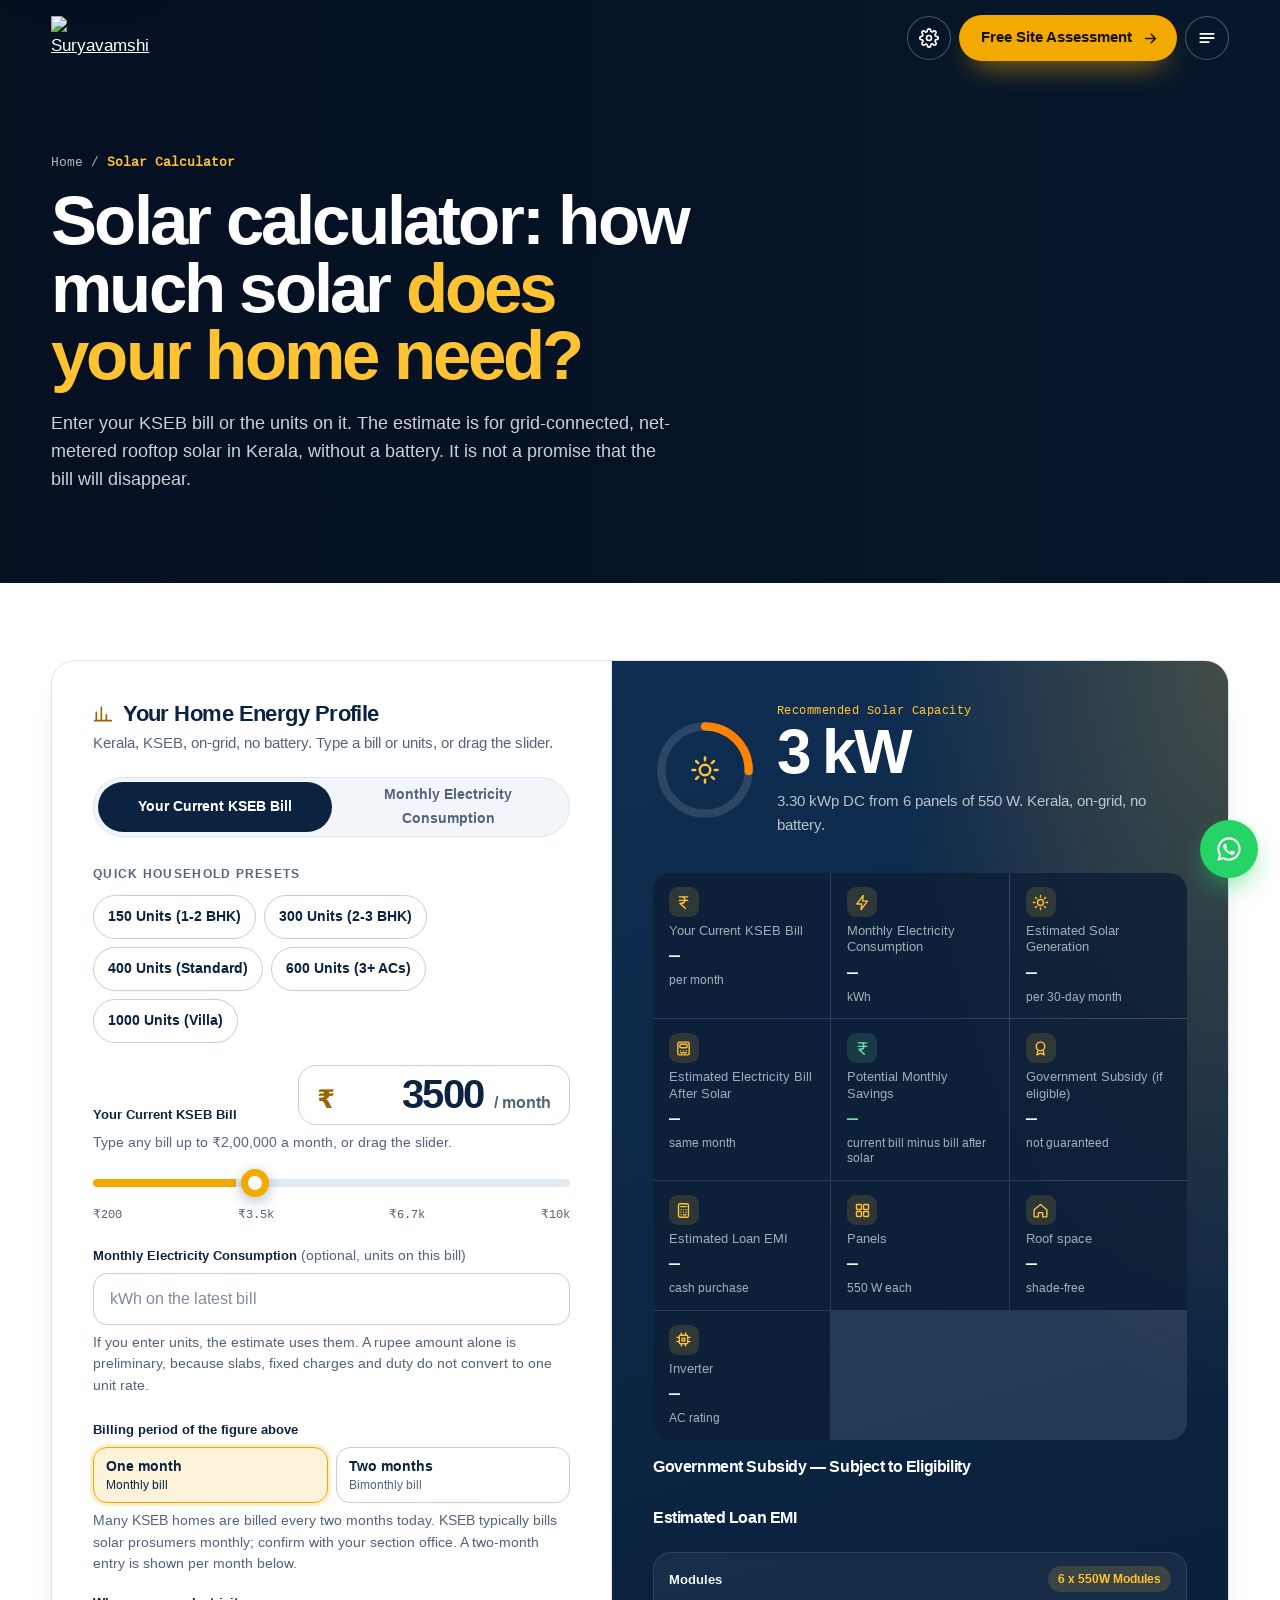
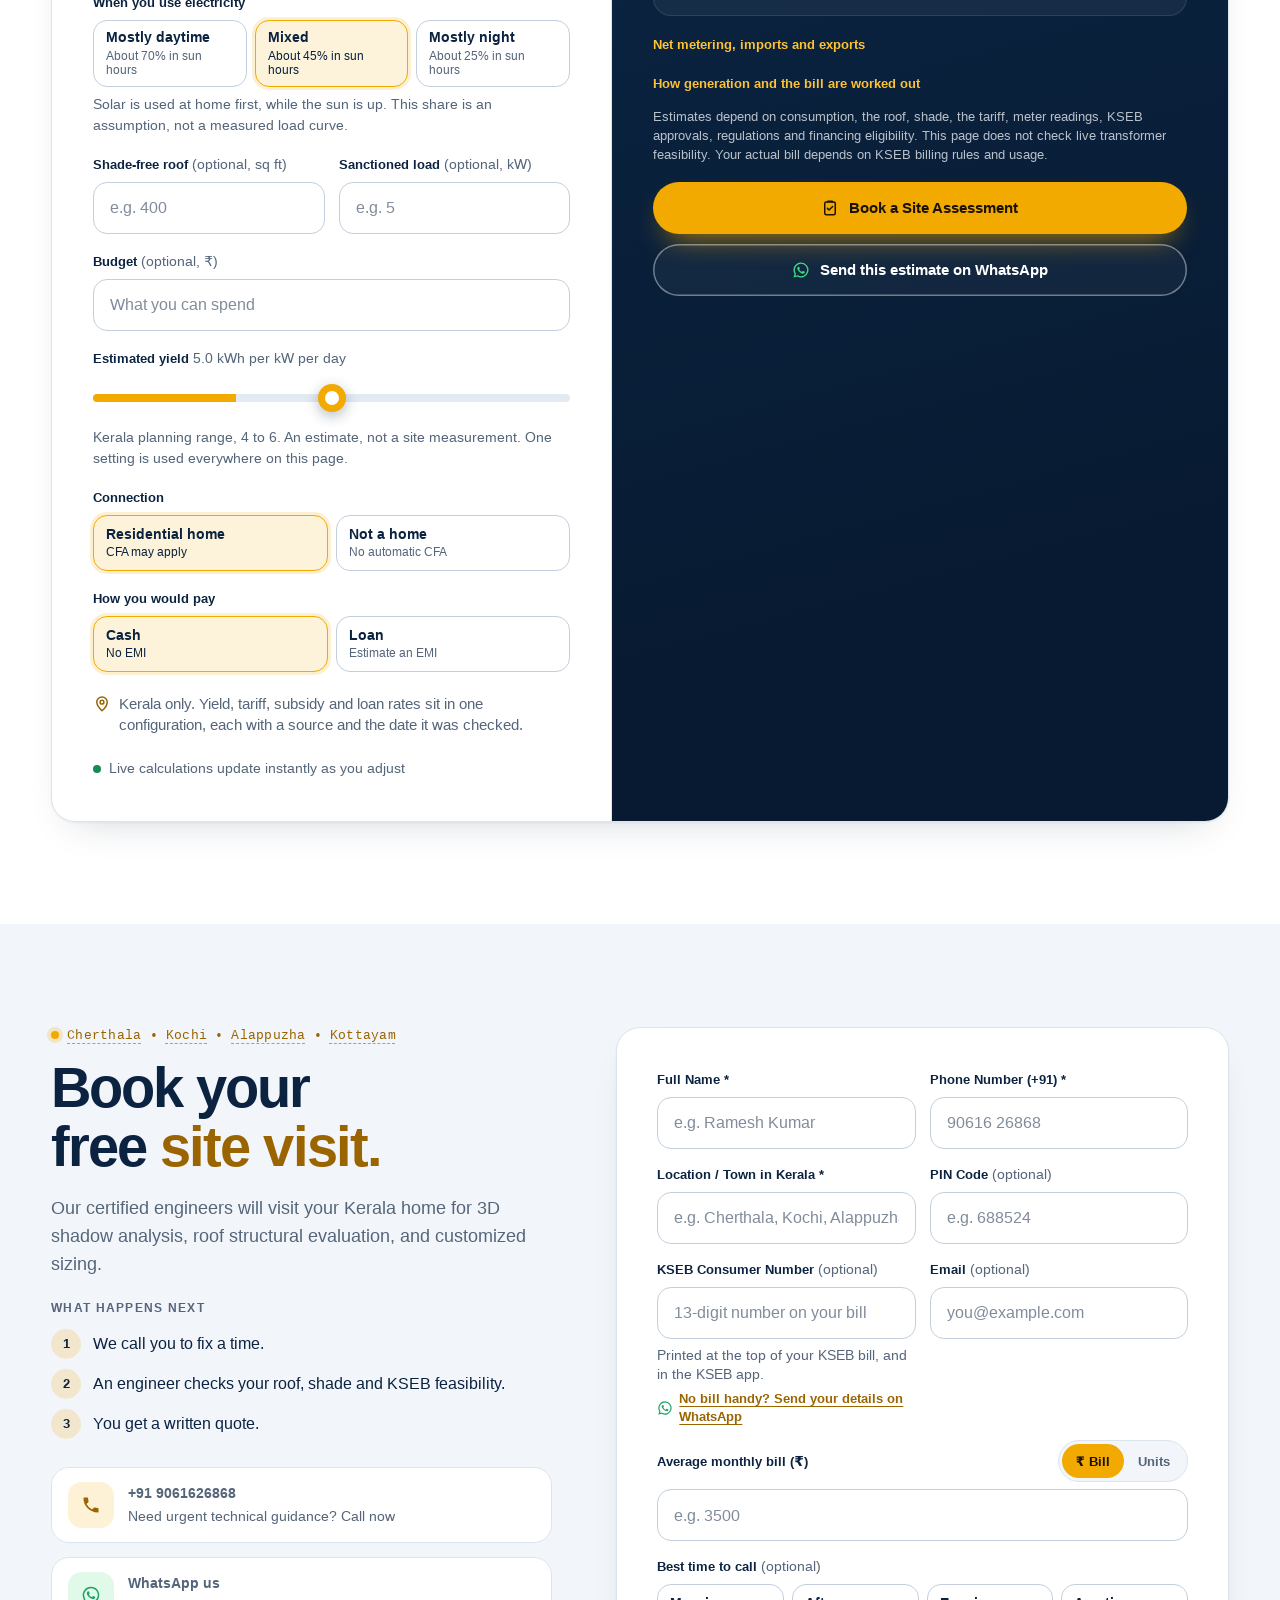
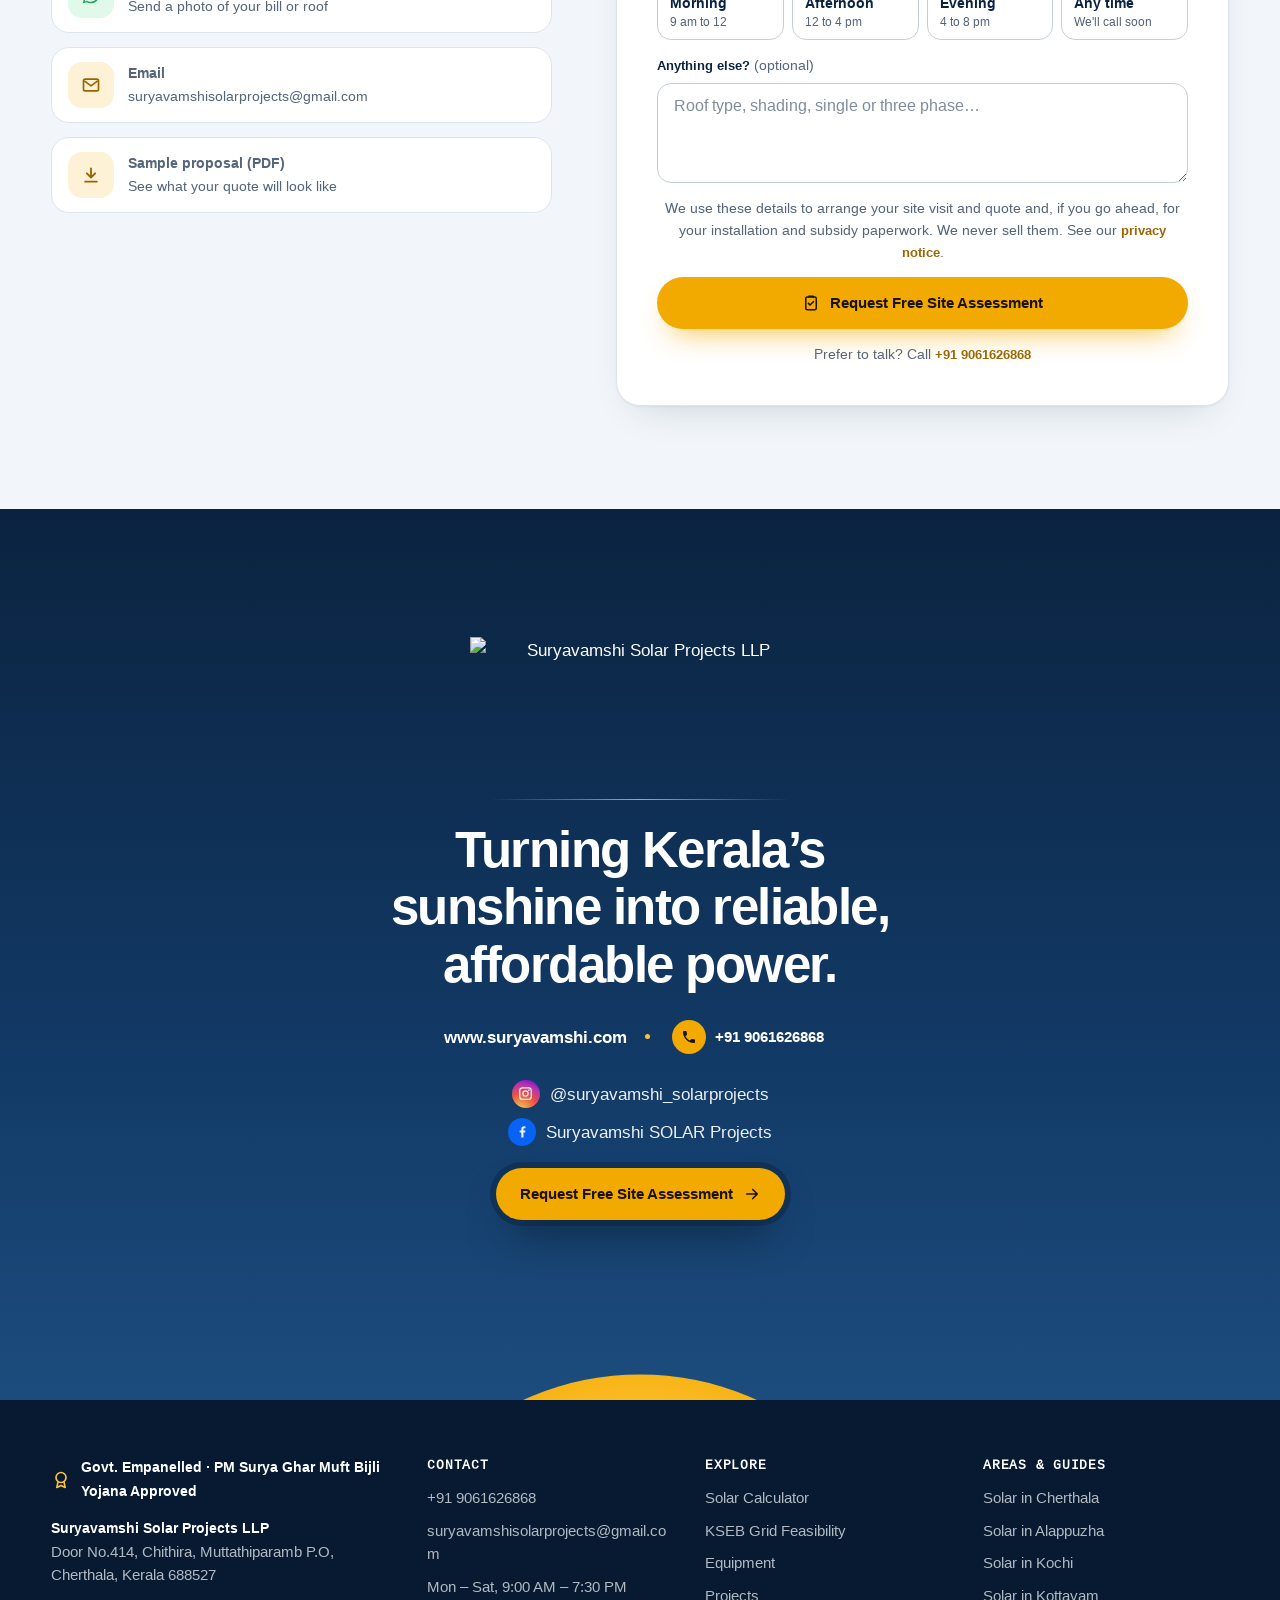
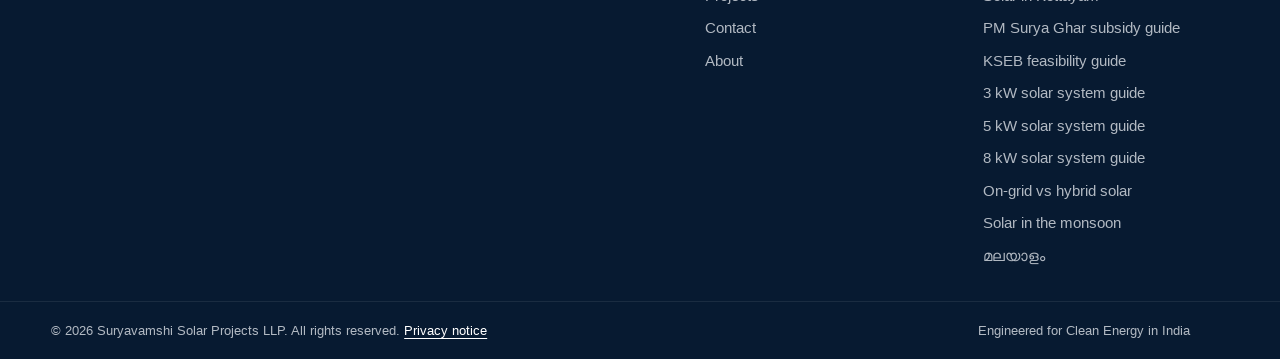
==== commit e2ede8b4: "Show 3 kW as 450 units a month and size the inverter to the array. Headline generation for the 3 kW " ====
--- a/calculator.html
+++ b/calculator.html
@@ -258,7 +258,7 @@
                   <label class="time-chip"><input type="radio" name="calc-period" value="1" checked><span>One month<small>Monthly bill</small></span></label>
                   <label class="time-chip"><input type="radio" name="calc-period" value="2"><span>Two months<small>Bimonthly bill</small></span></label>
                 </div>
-                <p class="input-hint">Many KSEB homes are billed every two months. Solar does not change that. A two-month entry is shown per month below.</p>
+                <p class="input-hint">Many KSEB homes are billed every two months today. KSEB typically bills solar prosumers monthly; confirm with your section office. A two-month entry is shown per month below.</p>
               </div>
               <div class="field">
                 <span class="lbl" id="calcUseLabel">When you use electricity</span>
@@ -391,7 +391,8 @@
               </dl>
               <div class="illust">
                 <h3>Illustrative 60% scenario</h3>
-                <p>Suryavamshi sometimes describes a case where using up to 60% of production lines up with a very low bill. These four rows are that illustration. They are not the estimate above.</p>
+                <p>If the household uses up to 60% of the solar electricity generated, the bill could be zero or near zero. The worked example and the rows below are that illustration. They are not the estimate above, and they are not a guarantee.</p>
+                <p id="flowExample"></p>
                 <ul id="flowSixty"></ul>
               </div>
             </details>
@@ -643,8 +644,8 @@
 
   <!-- Scripts -->
   <script src="js/config.js?v=13.0"></script>
-  <script src="js/solar-model.js?v=1.0"></script>
-  <script src="js/calculator.js?v=14.1"></script>
+  <script src="js/solar-model.js?v=1.1"></script>
+  <script src="js/calculator.js?v=14.2"></script>
   <script src="js/app.js?v=12.3"></script>
   <script src="js/premium.js?v=13.0"></script>
   <script src="js/sv-select.js?v=1.0"></script>
